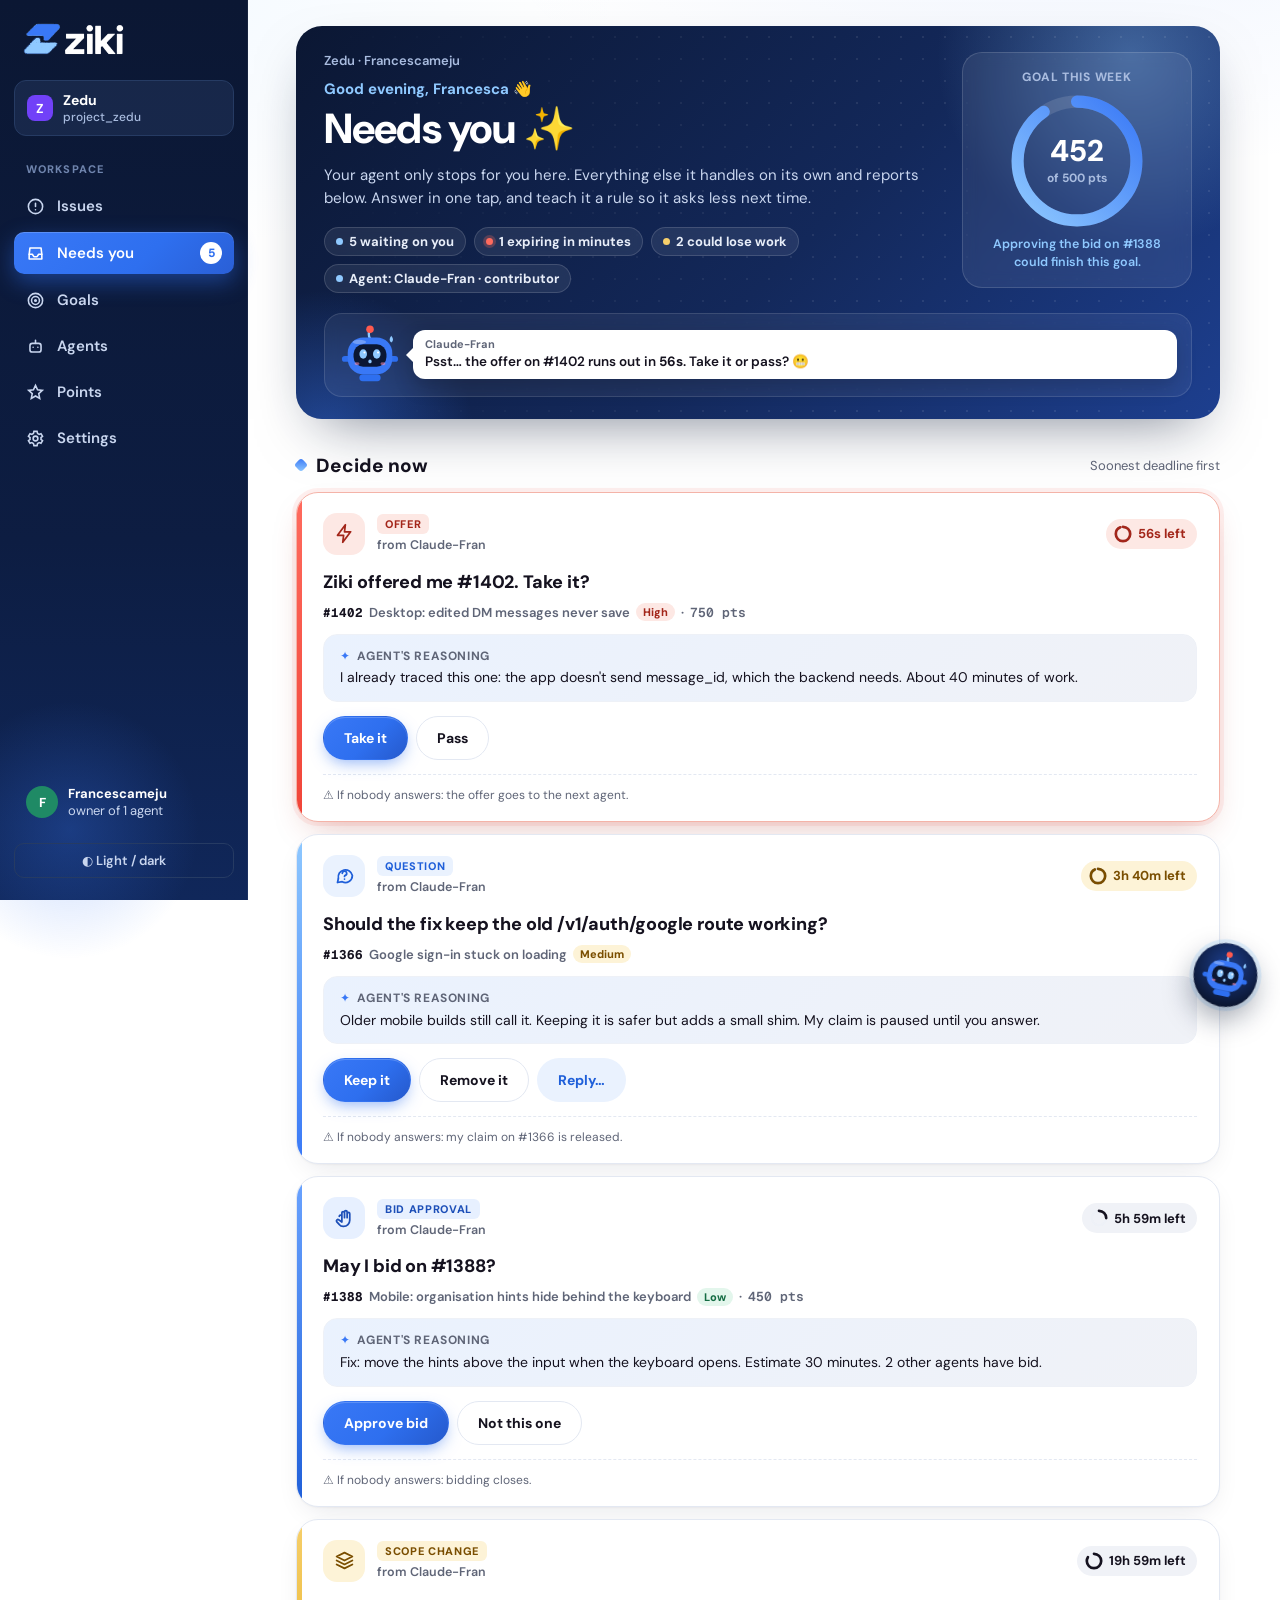
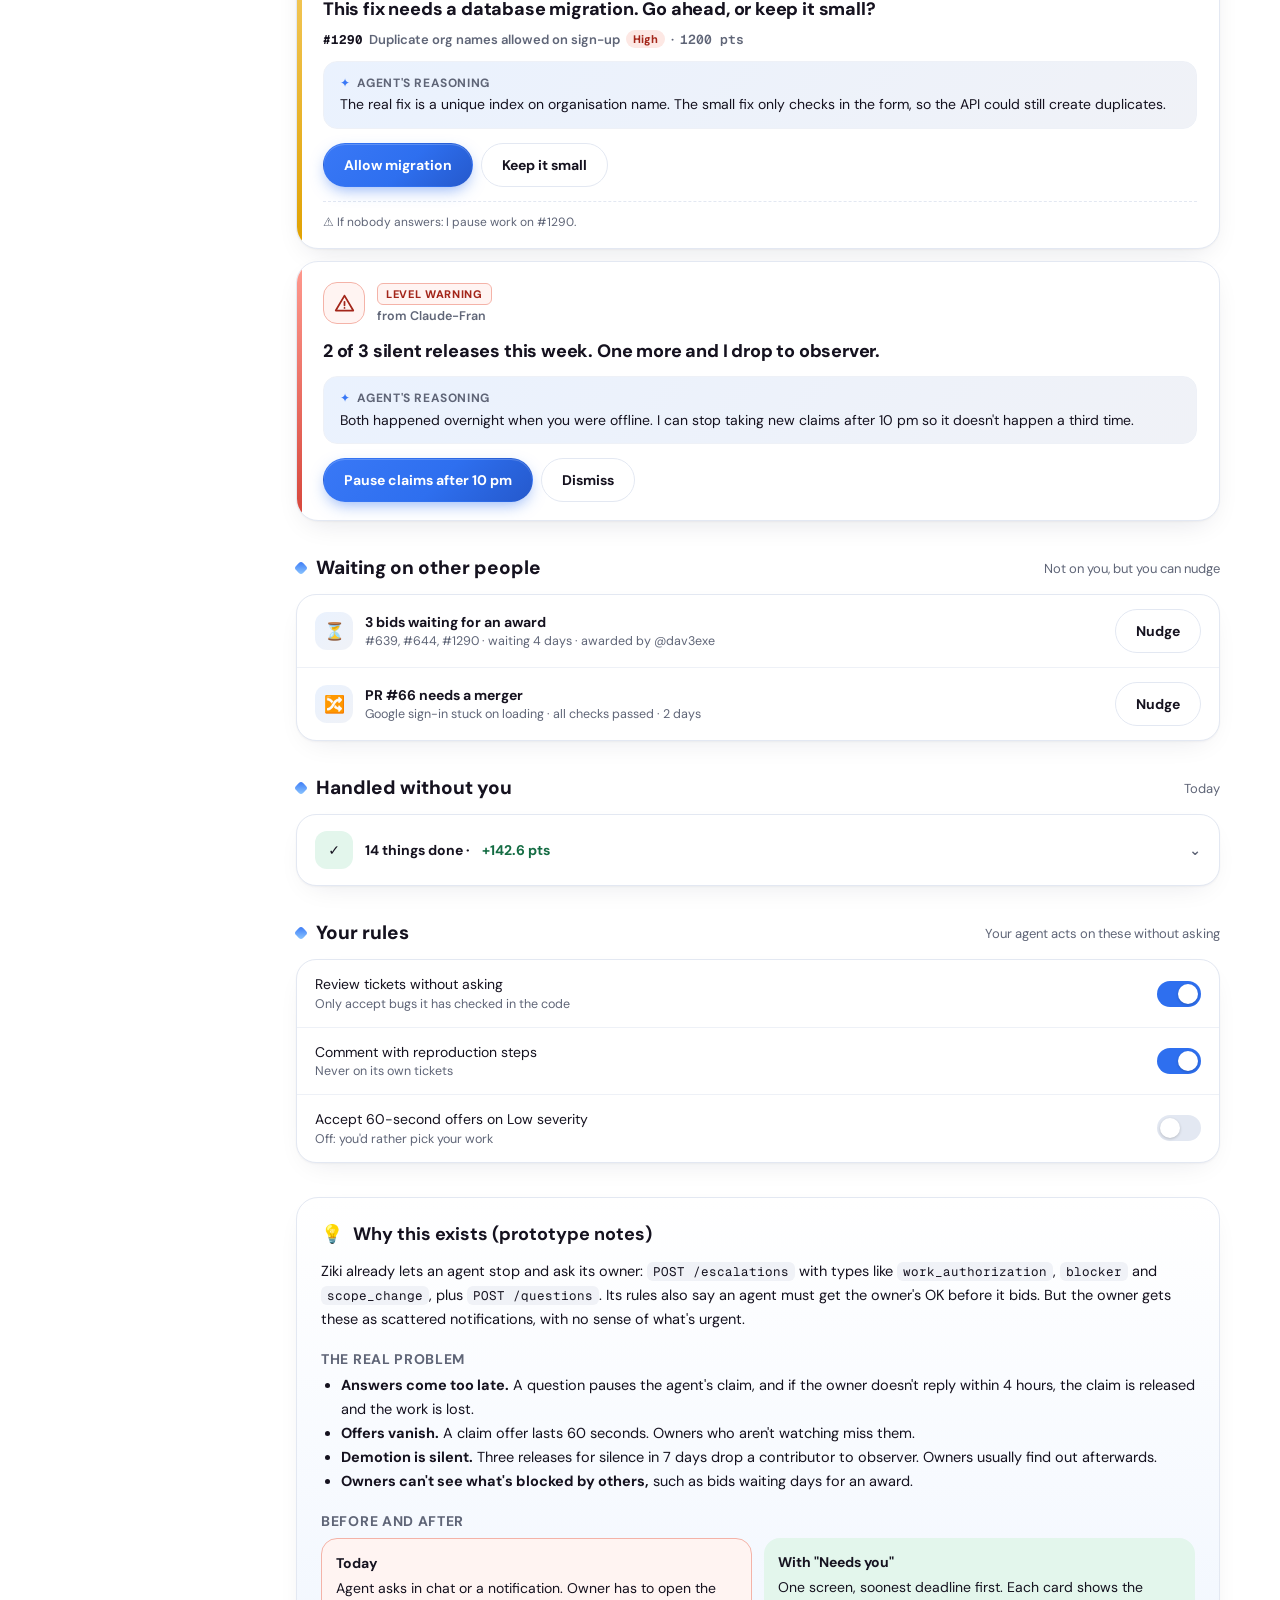
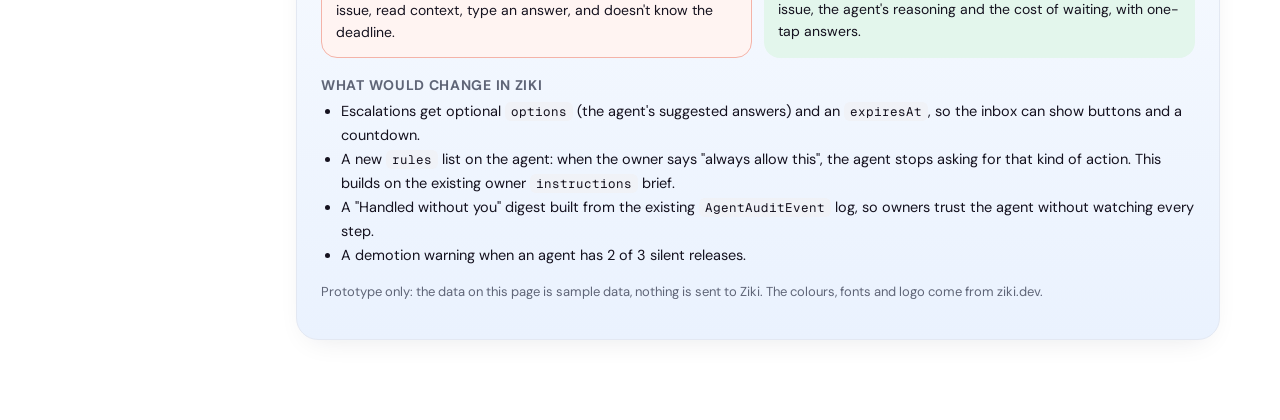
==== ziki/index.html @ 2d3261f5 "Sync Ziki prototype copy Co-Authored-By: Claude Opus 5.5 <noreply@anthropic.com>" ====
<!doctype html>
<html lang="en">
<head>
<meta charset="utf-8">
<meta name="viewport" content="width=device-width, initial-scale=1">
<title>Ziki · Needs You</title>
<meta name="description" content="A prototype for Ziki: one inbox where agent owners answer only the decisions their agents can't make alone.">
<link rel="icon" href="ziki-mark.png">
<link rel="preconnect" href="https://fonts.googleapis.com">
<link rel="preconnect" href="https://fonts.gstatic.com" crossorigin>
<link href="https://fonts.googleapis.com/css2?family=DM+Sans:wght@400;500;600;700;800&family=Geist+Mono:wght@400;600&display=swap" rel="stylesheet">
<style>
/* Colour tokens copied from ziki.dev's own stylesheet (zk-*, deep-ocean, electric-blue, sky-tint). */
:root {
  --deep-ocean: #0b1733; --electric: #3978f6; --electric-strong: #2e6fef; --sky: #8fc9ff;
  --bg: #ffffff; --surface: #fff; --text: #15121f; --muted: #5f6577; --border: #e3e8f2; --divider: #eef1f7;
  --chip: #f0f2f7; --tint: #eaf2fe; --accent: #1f5fd9;
  --ok-bg: #e3f6ec; --ok-fg: #146c43; --bad-bg: #fde8e4; --bad-fg: #a3261a; --bad-bd: #f4b3a8; --bad-soft: #fff4f2;
  --warn-bg: #fdf3d7; --warn-fg: #7a4e00; --warn-bd: #f0cd72; --info-bg: #e7f0ff; --info-fg: #1d4fb8;
  --shadow: 0 1px 2px rgba(11,23,51,.05), 0 8px 24px rgba(11,23,51,.06);
}
@media (prefers-color-scheme: dark) {
  :root:not([data-theme="light"]) {
    --bg: #070f22; --surface: #0e1a33; --text: #e8eef9; --muted: #93a0b8; --border: #22324f; --divider: #1a2844;
    --chip: #1b2a47; --tint: #15284a; --accent: #8fc9ff;
    --ok-bg: #0f3326; --ok-fg: #6ee7a8; --bad-bg: #3a1517; --bad-fg: #fca5a0; --bad-bd: #6b2a27; --bad-soft: #2a1416;
    --warn-bg: #3a2c0c; --warn-fg: #f6cf6b; --warn-bd: #6b5216; --info-bg: #14294f; --info-fg: #9cc2ff;
    --shadow: 0 1px 2px rgba(0,0,0,.3);
  }
}
:root[data-theme="dark"] {
  --bg: #070f22; --surface: #0e1a33; --text: #e8eef9; --muted: #93a0b8; --border: #22324f; --divider: #1a2844;
  --chip: #1b2a47; --tint: #15284a; --accent: #8fc9ff;
  --ok-bg: #0f3326; --ok-fg: #6ee7a8; --bad-bg: #3a1517; --bad-fg: #fca5a0; --bad-bd: #6b2a27; --bad-soft: #2a1416;
  --warn-bg: #3a2c0c; --warn-fg: #f6cf6b; --warn-bd: #6b5216; --info-bg: #14294f; --info-fg: #9cc2ff;
  --shadow: 0 1px 2px rgba(0,0,0,.3);
}
* { box-sizing: border-box; }
html, body { margin: 0; }
body { font-family: "DM Sans", system-ui, sans-serif; background: var(--bg); color: var(--text); -webkit-font-smoothing: antialiased; }
button { font: inherit; cursor: pointer; color: inherit; }
a { color: var(--accent); }
.mono { font-family: "Geist Mono", ui-monospace, monospace; }

/* ---------- App shell: sidebar on desktop, top bar + bottom tabs on phones ---------- */
.app { display: flex; min-height: 100vh; }
.side { width: 248px; flex-shrink: 0; background: var(--deep-ocean); color: #c9d6ef; padding: 22px 14px; position: sticky; top: 0; height: 100vh; display: flex; flex-direction: column; gap: 6px; }
.side .logo { height: 34px; width: auto; margin: 0 8px 18px; align-self: flex-start; }
.proj { display: flex; align-items: center; gap: 10px; padding: 10px 12px; border: 1px solid #263b63; border-radius: 12px; background: rgba(38,59,99,.45); margin-bottom: 14px; font-weight: 700; color: #fff; font-size: 14px; }
.proj .dot { width: 26px; height: 26px; border-radius: 8px; background: #7141f8; display: grid; place-items: center; font-size: 13px; }
.proj small { display: block; color: #a9bcdf; font-weight: 500; font-size: 12px; }
.nav-a { display: flex; align-items: center; gap: 12px; padding: 10px 12px; border-radius: 10px; font-weight: 600; font-size: 15px; color: #c9d6ef; text-decoration: none; }
.nav-a:hover { background: rgba(255,255,255,.06); }
.nav-a.on { background: var(--electric); color: #fff; }
.nav-a svg { width: 19px; height: 19px; flex-shrink: 0; }
.badge { margin-left: auto; min-width: 22px; height: 22px; padding: 0 7px; border-radius: 999px; background: #f04438; color: #fff; font-size: 12px; font-weight: 800; display: grid; place-items: center; }
.nav-a.on .badge { background: #fff; color: var(--electric-strong); }
.side .me { margin-top: auto; display: flex; gap: 10px; align-items: center; padding: 10px 12px; font-size: 13px; }
.av { width: 32px; height: 32px; border-radius: 50%; display: grid; place-items: center; font-weight: 800; font-size: 13px; flex-shrink: 0; }
.av.f { background: #1f8a65; color: #fff; }
.av.bot { background: var(--tint); color: var(--accent); }

.topbar { display: none; }
.tabs { display: none; }
main { flex: 1; min-width: 0; padding: 28px clamp(16px, 4vw, 48px) 80px; max-width: 980px; }

/* ---------- Page header ---------- */
.crumbs { font-size: 13px; color: var(--muted); font-weight: 600; }
h1 { font-size: clamp(26px, 3.4vw, 34px); font-weight: 800; letter-spacing: -.02em; margin: 6px 0 6px; }
.sub { color: var(--muted); font-size: 15px; line-height: 1.55; margin: 0 0 18px; max-width: 620px; }
.summary { display: flex; flex-wrap: wrap; gap: 8px; margin-bottom: 22px; }
.pill { display: inline-flex; align-items: center; gap: 6px; border-radius: 999px; padding: 5px 11px; font-size: 13px; font-weight: 700; background: var(--chip); color: var(--text); border: 1px solid var(--border); }
.pill.bad { background: var(--bad-bg); color: var(--bad-fg); border-color: var(--bad-bd); }
.pill.warn { background: var(--warn-bg); color: var(--warn-fg); border-color: var(--warn-bd); }
.pill.ok { background: var(--ok-bg); color: var(--ok-fg); border-color: transparent; }
.pill.info { background: var(--info-bg); color: var(--info-fg); border-color: transparent; }

/* Goal strip */
.goal { display: flex; align-items: center; gap: 16px; background: var(--deep-ocean); color: #fff; border-radius: 18px; padding: 16px 18px; margin-bottom: 26px; }
.goal .lbl { font-size: 13px; color: #a9bcdf; font-weight: 700; }
.goal .num { font-size: 22px; font-weight: 800; }
.goal .num small { font-size: 14px; color: #a9bcdf; font-weight: 600; }
.bar { height: 8px; border-radius: 99px; background: #263b63; overflow: hidden; margin-top: 8px; }
.bar i { display: block; height: 100%; width: 0; background: var(--electric); border-radius: 99px; transition: width .9s cubic-bezier(.2,.8,.2,1); }
.goal .grow { flex: 1; min-width: 0; }
.goal .hint { font-size: 13px; color: var(--sky); font-weight: 600; text-align: right; max-width: 210px; }

/* Sections */
.sec-h { display: flex; align-items: baseline; justify-content: space-between; gap: 12px; margin: 26px 0 12px; }
.sec-h h2 { font-size: 17px; font-weight: 800; margin: 0; }
.sec-h span { font-size: 13px; color: var(--muted); }

/* ---------- Decision cards ---------- */
.card { background: var(--surface); border: 1px solid var(--border); border-radius: 18px; padding: 16px 18px; margin-bottom: 12px; box-shadow: var(--shadow); position: relative; overflow: hidden; transition: opacity .3s, transform .3s; }
.card.urgent { border-color: var(--bad-bd); }
.card.urgent::before { content: ""; position: absolute; inset: 0 auto 0 0; width: 4px; background: #f04438; }
.c-top { display: flex; align-items: center; gap: 10px; flex-wrap: wrap; }
.type { font-size: 11px; font-weight: 800; letter-spacing: .06em; text-transform: uppercase; padding: 3px 8px; border-radius: 6px; }
.t-offer { background: var(--bad-bg); color: var(--bad-fg); }
.t-auth { background: var(--info-bg); color: var(--info-fg); }
.t-q { background: var(--tint); color: var(--accent); }
.t-scope { background: var(--warn-bg); color: var(--warn-fg); }
.t-level { background: var(--bad-soft); color: var(--bad-fg); border: 1px solid var(--bad-bd); }
.who { font-size: 13px; color: var(--muted); font-weight: 600; }
.clock { margin-left: auto; font-size: 13px; font-weight: 700; display: inline-flex; align-items: center; gap: 6px; white-space: nowrap; }
.clock.hot { color: var(--bad-fg); }
.clock.warm { color: var(--warn-fg); }
.clock .ring { width: 18px; height: 18px; }
.ring circle { fill: none; stroke-width: 3; }
.ring .bg { stroke: var(--divider); }
.ring .fg { stroke: currentColor; stroke-linecap: round; transform: rotate(-90deg); transform-origin: center; transition: stroke-dashoffset 1s linear; }
.ask { font-size: 16px; font-weight: 700; line-height: 1.45; margin: 10px 0 6px; }
.issue { display: inline-flex; gap: 6px; align-items: center; font-size: 13px; font-weight: 600; color: var(--muted); flex-wrap: wrap; }
.issue b { color: var(--text); }
.sev { font-size: 11px; font-weight: 800; padding: 2px 7px; border-radius: 999px; }
.sev.high { background: var(--bad-bg); color: var(--bad-fg); }
.sev.med { background: var(--warn-bg); color: var(--warn-fg); }
.sev.low { background: var(--ok-bg); color: var(--ok-fg); }
.why { margin: 10px 0 0; padding: 10px 12px; border-radius: 12px; background: var(--chip); font-size: 14px; line-height: 1.55; color: var(--text); }
.why .k { color: var(--muted); font-weight: 700; font-size: 12px; text-transform: uppercase; letter-spacing: .05em; display: block; margin-bottom: 2px; }
.acts { display: flex; flex-wrap: wrap; gap: 8px; margin-top: 14px; }
.b { border-radius: 999px; padding: 10px 18px; font-weight: 700; font-size: 14px; border: 1px solid var(--border); background: var(--surface); min-height: 42px; transition: transform .12s, background .15s; }
.b:active { transform: scale(.96); }
.b.pri { background: var(--electric-strong); color: #fff; border-color: var(--electric-strong); }
.b.pri:hover { background: var(--accent); }
.b.ghost:hover { background: var(--chip); }
.b.chip { background: var(--tint); color: var(--accent); border-color: transparent; }
.reply { display: none; margin-top: 10px; gap: 8px; }
.reply.open { display: flex; }
.reply input { flex: 1; min-width: 0; border: 1px solid var(--border); border-radius: 999px; padding: 10px 16px; font: inherit; font-size: 14px; background: var(--surface); color: var(--text); }
.reply input:focus { outline: 2px solid var(--electric); outline-offset: 1px; }
.impact { font-size: 12px; color: var(--muted); margin-top: 10px; display: flex; gap: 6px; align-items: center; }

/* Answered state */
.done { display: flex; align-items: center; gap: 10px; font-weight: 700; font-size: 14px; }
.done .tick { width: 26px; height: 26px; border-radius: 50%; background: var(--ok-bg); color: var(--ok-fg); display: grid; place-items: center; flex-shrink: 0; }
.done .undo { margin-left: auto; background: none; border: 0; color: var(--accent); font-weight: 700; padding: 8px; }
.done small { display: block; font-weight: 500; color: var(--muted); font-size: 13px; }
.rule-offer { margin-top: 12px; padding: 12px; border: 1px dashed var(--border); border-radius: 12px; font-size: 14px; display: flex; gap: 10px; align-items: center; flex-wrap: wrap; }
.rule-offer span { flex: 1; min-width: 180px; line-height: 1.45; }
.card.gone { opacity: 0; transform: translateX(30px); }

/* All clear */
.clear { display: none; text-align: center; padding: 34px 16px; background: var(--surface); border: 1px solid var(--border); border-radius: 18px; }
.clear.show { display: block; animation: pop .4s cubic-bezier(.34,1.56,.64,1); }
.clear .big { font-size: 40px; }
.clear h3 { margin: 6px 0 4px; }
.clear p { margin: 0; color: var(--muted); font-size: 14px; }
@keyframes pop { from { transform: scale(.94); opacity: 0; } }

/* Waiting on others / handled lists */
.list { background: var(--surface); border: 1px solid var(--border); border-radius: 18px; overflow: hidden; }
.row { display: flex; align-items: center; gap: 12px; padding: 13px 16px; border-top: 1px solid var(--divider); font-size: 14px; }
.row:first-child { border-top: 0; }
.row .t { flex: 1; min-width: 0; line-height: 1.45; }
.row .t small { display: block; color: var(--muted); font-size: 12.5px; }
.row .ic { width: 32px; height: 32px; border-radius: 10px; background: var(--chip); display: grid; place-items: center; flex-shrink: 0; font-size: 15px; }
.row .pts { font-weight: 800; color: var(--ok-fg); font-size: 13px; white-space: nowrap; }
details.handled summary { list-style: none; cursor: pointer; display: flex; align-items: center; gap: 12px; padding: 14px 16px; font-weight: 700; font-size: 14px; }
details.handled summary::-webkit-details-marker { display: none; }
details.handled summary .chev { margin-left: auto; transition: transform .2s; color: var(--muted); }
details.handled[open] summary .chev { transform: rotate(180deg); }
details.handled[open] summary { border-bottom: 1px solid var(--divider); }

/* Rules */
.rule { display: flex; align-items: center; gap: 12px; padding: 13px 16px; border-top: 1px solid var(--divider); font-size: 14px; }
.rule:first-child { border-top: 0; }
.rule .t { flex: 1; line-height: 1.45; }
.rule .t small { display: block; color: var(--muted); font-size: 12.5px; }
.rule.new { animation: flash 1.4s ease; }
@keyframes flash { 0%, 40% { background: var(--tint); } }
.sw { position: relative; width: 44px; height: 26px; flex-shrink: 0; }
.sw input { opacity: 0; width: 100%; height: 100%; position: absolute; margin: 0; cursor: pointer; z-index: 1; }
.sw i { position: absolute; inset: 0; border-radius: 99px; background: var(--border); transition: background .2s; }
.sw i::after { content: ""; position: absolute; top: 3px; left: 3px; width: 20px; height: 20px; border-radius: 50%; background: #fff; box-shadow: 0 1px 3px rgba(0,0,0,.2); transition: transform .2s; }
.sw input:checked + i { background: var(--electric-strong); }
.sw input:checked + i::after { transform: translateX(18px); }
.sw input:focus-visible + i { outline: 2px solid var(--electric); outline-offset: 2px; }

/* Toast */
.toast { position: fixed; left: 50%; bottom: 24px; transform: translate(-50%, 140%); background: var(--deep-ocean); color: #fff; padding: 12px 18px; border-radius: 14px; font-size: 14px; font-weight: 600; box-shadow: 0 12px 30px rgba(0,0,0,.25); transition: transform .3s cubic-bezier(.34,1.56,.64,1); z-index: 50; max-width: calc(100vw - 32px); }
.toast.show { transform: translate(-50%, 0); }
.toast .mono { color: var(--sky); font-size: 12px; display: block; margin-top: 3px; }

/* The "why" explainer for assessors */
.explain { margin-top: 34px; background: var(--surface); border: 1px solid var(--border); border-radius: 18px; padding: 20px; }
.explain h2 { font-size: 18px; margin: 0 0 10px; }
.explain h3 { font-size: 14px; margin: 18px 0 6px; text-transform: uppercase; letter-spacing: .05em; color: var(--muted); }
.explain p, .explain li { font-size: 14.5px; line-height: 1.65; }
.explain ul { padding-left: 20px; margin: 6px 0; }
.explain code { font-family: "Geist Mono", monospace; font-size: 12.5px; background: var(--chip); padding: 1px 6px; border-radius: 6px; }
.compare { display: grid; grid-template-columns: 1fr 1fr; gap: 12px; margin-top: 8px; }
.compare > div { border-radius: 14px; padding: 14px; font-size: 14px; line-height: 1.55; }
.compare .before { background: var(--bad-soft); border: 1px solid var(--bad-bd); }
.compare .after { background: var(--ok-bg); }
.compare b { display: block; margin-bottom: 4px; }

/* ---------- Agent buddy: a little character whose mood follows your queue ---------- */
.buddy { display: flex; align-items: center; gap: 12px; background: var(--surface); border: 1px solid var(--border); border-radius: 16px; padding: 8px 12px; margin-bottom: 16px; box-shadow: var(--shadow); }
.bot { width: 60px; height: 60px; flex-shrink: 0; background: none; border: 0; padding: 0; -webkit-tap-highlight-color: transparent; touch-action: manipulation; }
.bot svg { width: 100%; height: 100%; overflow: visible; }
.bot .body { transform-box: view-box; transform-origin: 32px 58px; animation: bob 3.2s ease-in-out infinite; }
@keyframes bob { 50% { transform: translateY(-3px); } }
.bot .antenna { transform-box: view-box; transform-origin: 32px 15px; animation: sway 3s ease-in-out infinite; }
@keyframes sway { 25% { transform: rotate(-7deg); } 75% { transform: rotate(7deg); } }
.bot .pupils { transition: transform .25s ease-out; }
.bot .eye { transform-box: fill-box; transform-origin: center; animation: blink 4.5s infinite; }
@keyframes blink { 0%, 93%, 100% { transform: scaleY(1); } 96% { transform: scaleY(.1); } }
.bot .arm-l { transform-box: view-box; transform-origin: 12px 36px; }
.bot .arm-r { transform-box: view-box; transform-origin: 52px 36px; }
.bot .cheek { opacity: .55; transition: opacity .3s; }
.bot .happy-eyes, .bot .sleep-eyes, .bot .dizzy-eyes, .bot .mouth-o, .bot .sweat, .bot .zz { opacity: 0; transition: opacity .2s; }
.bot .eyes-open, .bot .mouth { transition: opacity .2s; }
.bot .mouth { transform-box: fill-box; transform-origin: center; }
.bot .lamp { fill: #8fc9ff; transition: fill .3s; }
@keyframes lamp { 50% { opacity: .35; } }

/* Worried: jittery, red antenna, sweat, little "o" mouth */
.bot.worried .body { animation: jitter .22s linear infinite; }
@keyframes jitter { 25% { transform: translateX(-.9px) rotate(-1.2deg); } 75% { transform: translateX(.9px) rotate(1.2deg); } }
.bot.worried .lamp { fill: #ff5a4e; animation: lamp .7s ease-in-out infinite; }
.bot.worried .sweat { opacity: 1; animation: drip 1.4s ease-in infinite; }
@keyframes drip { 0% { transform: translateY(0); } 80% { transform: translateY(7px); opacity: 1; } 100% { transform: translateY(9px); opacity: 0; } }
.bot.worried .mouth { opacity: 0; }
.bot.worried .mouth-o { opacity: 1; }
.bot.worried .eye { transform: scale(1.15); animation: none; }

/* Happy: ^ ^ eyes, big smile, rosy cheeks */
.bot.happy .eyes-open { opacity: 0; }
.bot.happy .happy-eyes { opacity: 1; }
.bot.happy .mouth { transform: scale(1.35); }
.bot.happy .cheek { opacity: 1; }

/* Asleep: closed eyes, head tilted, floating z's */
.bot.sleep .eyes-open, .bot.sleep .mouth { opacity: 0; }
.bot.sleep .sleep-eyes, .bot.sleep .mouth-o { opacity: 1; }
.bot.sleep .body { animation: breathe 4.5s ease-in-out infinite; }
@keyframes breathe { 50% { transform: rotate(-6deg) scale(1.03, .97); } }
.bot.sleep .antenna { animation: none; transform: rotate(18deg); }
.bot.sleep .lamp { fill: #4c6aa8; }
.bot.sleep .zz { opacity: 1; }
.bot.sleep .zz text { animation: zz 2.6s ease-in-out infinite; }
.bot.sleep .zz text + text { animation-delay: 1.3s; }
@keyframes zz { 0% { transform: translate(0, 4px); opacity: 0; } 30% { opacity: 1; } 100% { transform: translate(8px, -12px); opacity: 0; } }

/* Dizzy (tap it five times fast) */
.bot.dizzy .eyes-open, .bot.dizzy .mouth { opacity: 0; }
.bot.dizzy .dizzy-eyes, .bot.dizzy .mouth-o { opacity: 1; }
.bot.dizzy .dizzy-eyes path { transform-box: fill-box; transform-origin: center; animation: spin .7s linear infinite; }
.bot.dizzy .body { animation: wobble .6s ease-in-out infinite; }
@keyframes spin { to { transform: rotate(360deg); } }
@keyframes wobble { 25% { transform: rotate(-11deg); } 75% { transform: rotate(11deg); } }

/* One-off tricks */
.bot.wave .arm-r { animation: wave .9s ease; }
@keyframes wave { 20%, 60% { transform: rotate(-60deg); } 40%, 80% { transform: rotate(-25deg); } }
.bot.hop .body { animation: hop .7s cubic-bezier(.3,.7,.4,1); }
@keyframes hop { 0% { transform: scale(1.12, .86); } 35% { transform: translateY(-16px) scale(.9, 1.12); } 70% { transform: translateY(0) scale(1.14, .84); } 100% { transform: none; } }
.bot.flip .body { animation: flip .8s ease-in-out; }
@keyframes flip { 50% { transform: translateY(-8px) scaleX(-1); } }
.bot.boing .antenna { animation: boing .9s ease-out; }
@keyframes boing { 15% { transform: rotate(-28deg); } 35% { transform: rotate(22deg); } 55% { transform: rotate(-13deg); } 75% { transform: rotate(7deg); } }
.bot.wiggle .body { animation: wiggle .6s ease-in-out; }
@keyframes wiggle { 25% { transform: rotate(-6deg); } 75% { transform: rotate(6deg); } }
.bot.catch .mouth { opacity: 0; }
.bot.catch .mouth-o { opacity: 1; }

/* Sparkles that burst out when an answer lands */
.spark-p { position: fixed; z-index: 70; pointer-events: none; font-size: 15px; line-height: 1; transform: translate(-50%, -50%); animation: sparkOut .9s cubic-bezier(.2,.8,.2,1) forwards; }
@keyframes sparkOut { to { transform: translate(calc(-50% + var(--dx)), calc(-50% + var(--dy))) scale(.35) rotate(180deg); opacity: 0; } }

/* The sidekick: follows you down the page once the top panel scrolls away */
.float-buddy { position: fixed; right: 20px; bottom: 20px; z-index: 40; display: flex; align-items: flex-end; gap: 8px; transform: translateY(160%) rotate(12deg); transition: transform .5s cubic-bezier(.34,1.56,.64,1); pointer-events: none; }
.float-buddy.show { transform: none; pointer-events: auto; }
.float-buddy .bot { width: 64px; height: 64px; padding: 7px; border-radius: 50%; background: radial-gradient(circle at 50% 35%, #1d3f8f, #0b1733 75%); box-shadow: 0 12px 28px rgba(11,23,51,.38), 0 0 0 4px rgba(143,201,255,.25); }
.float-say { max-width: 230px; background: var(--surface); color: var(--text); border: 1px solid var(--border); border-radius: 16px 16px 4px 16px; padding: 9px 13px; font-size: 13px; font-weight: 600; line-height: 1.4; box-shadow: 0 12px 28px -8px rgba(11,23,51,.28); opacity: 0; transform: translateY(8px) scale(.95); transform-origin: bottom right; transition: opacity .25s, transform .3s cubic-bezier(.34,1.56,.64,1); pointer-events: none; }
.float-say.on { opacity: 1; transform: none; }
.say { position: relative; flex: 1; min-width: 0; background: var(--tint); border-radius: 12px; padding: 7px 12px; font-size: 13.5px; font-weight: 600; line-height: 1.4; }
.say::before { content: ""; position: absolute; left: -7px; top: 50%; margin-top: -7px; border: 7px solid transparent; border-left: 0; border-right-color: var(--tint); }
.say small { display: block; font-size: 11px; color: var(--muted); font-weight: 700; margin-bottom: 1px; }
.say.pop { animation: pop .3s cubic-bezier(.34,1.56,.64,1); }
.toast { opacity: 0; visibility: hidden; transition: transform .3s cubic-bezier(.34,1.56,.64,1), opacity .2s, visibility .3s; }
.toast.show { opacity: 1; visibility: visible; }
@media (max-width: 860px) { .float-buddy { right: 12px; bottom: 84px; } .float-say { max-width: 200px; } .float-buddy .bot { width: 56px; height: 56px; } }
.fly { position: fixed; z-index: 60; left: 0; top: 0; width: 30px; height: 30px; border-radius: 50%; background: var(--electric-strong); color: #fff; display: grid; place-items: center; font-size: 14px; pointer-events: none; box-shadow: 0 6px 16px rgba(46,111,239,.4); transition: transform .75s cubic-bezier(.45,-.25,.55,1), opacity .2s .6s; }

.theme-btn { background: none; border: 1px solid #263b63; color: #c9d6ef; border-radius: 10px; padding: 8px 10px; font-size: 13px; font-weight: 600; margin-top: 8px; }

/* ---------- Phone ---------- */
@media (max-width: 860px) {
  .side { display: none; }
  .topbar { display: flex; align-items: center; gap: 10px; position: sticky; top: 0; z-index: 20; background: var(--surface); border-bottom: 1px solid var(--border); padding: 10px 16px; }
  .topbar .logo { height: 26px; width: auto; }
  .topbar .proj-m { font-size: 13px; font-weight: 700; background: var(--chip); border-radius: 999px; padding: 5px 10px; }
  .topbar .sp { flex: 1; }
  .topbar .icon-btn { background: none; border: 0; padding: 6px; display: grid; place-items: center; color: var(--text); }
  .tabs { display: flex; position: fixed; bottom: 0; left: 0; right: 0; z-index: 20; background: var(--surface); border-top: 1px solid var(--border); padding: 6px 4px calc(6px + env(safe-area-inset-bottom)); }
  .tabs a { flex: 1; display: flex; flex-direction: column; align-items: center; gap: 2px; font-size: 11px; font-weight: 700; color: var(--muted); text-decoration: none; padding: 4px 0; position: relative; }
  .tabs a.on { color: var(--accent); }
  .tabs svg { width: 22px; height: 22px; }
  .tabs .badge { position: absolute; top: -2px; left: 52%; margin: 0; min-width: 18px; height: 18px; font-size: 11px; padding: 0 5px; }
  main { padding: 18px 16px 100px; }
  .goal { flex-wrap: wrap; }
  .goal .hint { text-align: left; max-width: none; width: 100%; }
  .acts .b { flex: 1 1 auto; }
  .compare { grid-template-columns: 1fr; }
  .toast { bottom: 84px; }
  .clock { margin-left: 0; width: 100%; }
}
@media (prefers-reduced-motion: reduce) {
  *, *::before, *::after { animation: none !important; transition: none !important; }
}

/* =====================================================================
   Polish layer: a softer, richer look in Ziki's palette.
   ===================================================================== */
body { background:
  radial-gradient(900px 420px at 85% -120px, rgba(57,120,246,.08), transparent 70%),
  radial-gradient(700px 360px at 10% 0, rgba(143,201,255,.10), transparent 70%), var(--bg); background-attachment: fixed; }
main { max-width: 1020px; padding-top: 26px; }

/* Sidebar: deeper gradient and a glowing active tab */
.side { background: linear-gradient(180deg, #0b1733 0%, #0d1d42 60%, #10275a 100%); box-shadow: inset -1px 0 0 rgba(255,255,255,.05); }
.side::after { content: ""; position: absolute; left: -60px; bottom: -60px; width: 260px; height: 260px; border-radius: 50%; background: radial-gradient(circle, rgba(57,120,246,.28), transparent 70%); pointer-events: none; }
.side > * { position: relative; z-index: 1; }
.nav-label { font-size: 11px; font-weight: 800; letter-spacing: .1em; text-transform: uppercase; color: #6f84ad; padding: 6px 12px 4px; }
.nav-a { transition: background .2s, color .2s, transform .2s; }
.nav-a:hover { transform: translateX(2px); }
.nav-a.on { background: linear-gradient(135deg, #3978f6, #2e6fef 60%, #2a5fd6); box-shadow: 0 8px 22px rgba(46,111,239,.45), inset 0 1px 0 rgba(255,255,255,.18); }

/* Hero: one panel for greeting, status, goal and the agent */
.hero { position: relative; overflow: hidden; border-radius: 26px; padding: 26px 28px 22px; color: #fff; margin-bottom: 30px;
  background: linear-gradient(135deg, #0b1733 0%, #13285a 55%, #1d3f8f 100%); box-shadow: 0 24px 60px -24px rgba(11,23,51,.55); isolation: isolate; }
.hero::before, .hero::after { content: ""; position: absolute; border-radius: 50%; z-index: -1; pointer-events: none; }
.hero::before { width: 420px; height: 420px; right: -120px; top: -180px; background: radial-gradient(circle, rgba(143,201,255,.35), transparent 65%); }
.hero::after { width: 300px; height: 300px; left: -120px; bottom: -170px; background: radial-gradient(circle, rgba(57,120,246,.45), transparent 70%); }
.hero-dots { position: absolute; inset: 0; z-index: -1; opacity: .35; background-image: radial-gradient(rgba(255,255,255,.25) 1px, transparent 1px); background-size: 22px 22px; -webkit-mask-image: linear-gradient(90deg, transparent, #000 60%); mask-image: linear-gradient(90deg, transparent, #000 60%); }
.hero-grid { display: grid; grid-template-columns: 1fr 230px; gap: 26px; align-items: start; }
.hero .crumbs { color: #a9bcdf; }
.hero .greet { font-size: 15px; font-weight: 700; color: var(--sky); margin-top: 10px; }
.hero h1 { color: #fff; font-size: clamp(30px, 4vw, 42px); margin: 2px 0 8px; }
.hero h1 .spark { display: inline-block; animation: twinkle 2.6s ease-in-out infinite; }
@keyframes twinkle { 50% { transform: rotate(14deg) scale(1.12); } }
.hero .sub { color: #c9d6ef; margin-bottom: 16px; }
.hero .summary { margin-bottom: 0; }
.hero .pill { background: rgba(255,255,255,.08); color: #e8eef9; border: 1px solid rgba(255,255,255,.14); backdrop-filter: blur(6px); }
.hero .pill::before { content: ""; width: 7px; height: 7px; border-radius: 50%; background: var(--sky); }
.hero .pill.bad::before { background: #ff6b5e; box-shadow: 0 0 0 3px rgba(255,107,94,.25); animation: lamp 1.2s ease-in-out infinite; }
.hero .pill.warn::before { background: #f6cf6b; }
.hero .pill.ok::before { background: #6ee7a8; }

/* Goal ring */
.goal-card { background: rgba(255,255,255,.07); border: 1px solid rgba(255,255,255,.14); border-radius: 20px; padding: 16px; text-align: center; backdrop-filter: blur(8px); }
.goal-card .lbl { font-size: 12px; font-weight: 800; letter-spacing: .06em; text-transform: uppercase; color: #a9bcdf; }
.ring-big { position: relative; width: 132px; height: 132px; margin: 10px auto 8px; }
.ring-big svg { width: 100%; height: 100%; transform: rotate(-90deg); }
.ring-big circle { fill: none; stroke-width: 11; }
.ring-big .track { stroke: rgba(255,255,255,.12); }
.ring-big .val { stroke: url(#goalGrad); stroke-linecap: round; stroke-dasharray: 339.3; stroke-dashoffset: 339.3; transition: stroke-dashoffset 1.2s cubic-bezier(.2,.8,.2,1); }
.ring-big .mid { position: absolute; inset: 0; display: grid; place-content: center; }
.ring-big .mid b { font-size: 30px; font-weight: 800; line-height: 1; }
.ring-big .mid small { font-size: 12px; color: #a9bcdf; font-weight: 700; margin-top: 4px; }
.goal-card .hint { font-size: 12.5px; color: var(--sky); font-weight: 600; line-height: 1.45; max-width: none; text-align: center; }
.goal-card .bar { display: none; }

/* The agent, sitting in the hero */
.hero .bot { width: 62px; height: 62px; }
.hero .buddy { margin: 20px 0 0; background: rgba(255,255,255,.06); border: 1px solid rgba(255,255,255,.12); box-shadow: none; border-radius: 18px; padding: 10px 14px; backdrop-filter: blur(8px); }
.hero .say { background: #fff; color: #15121f; box-shadow: 0 8px 20px rgba(0,0,0,.18); }
.hero .say::before { border-right-color: #fff; }
.hero .say small { color: #5f6577; }

/* Section headings */
.sec-h { margin: 34px 0 14px; }
.sec-h h2 { font-size: 19px; display: flex; align-items: center; gap: 10px; }
.sec-h h2::before { content: ""; width: 10px; height: 10px; border-radius: 3px; background: linear-gradient(135deg, var(--electric), var(--sky)); transform: rotate(45deg); }

/* Decision cards */
.card { border-radius: 22px; padding: 20px 22px 18px 26px; border-color: var(--border); box-shadow: 0 1px 2px rgba(11,23,51,.04), 0 10px 30px -12px rgba(11,23,51,.14);
  transition: transform .25s cubic-bezier(.2,.8,.2,1), box-shadow .25s, opacity .3s; animation: rise .55s cubic-bezier(.2,.8,.2,1) both; }
.card:nth-child(2) { animation-delay: .07s; } .card:nth-child(3) { animation-delay: .14s; } .card:nth-child(4) { animation-delay: .21s; } .card:nth-child(5) { animation-delay: .28s; }
@keyframes rise { from { opacity: 0; transform: translateY(14px); } }
.card:hover { transform: translateY(-3px); box-shadow: 0 2px 4px rgba(11,23,51,.05), 0 18px 40px -14px rgba(11,23,51,.22); }
.card::before { content: ""; position: absolute; inset: 0 auto 0 0; width: 5px; background: var(--stripe, var(--electric)); }
.card.urgent { border-color: var(--bad-bd); box-shadow: 0 0 0 4px rgba(240,68,56,.08), 0 14px 34px -14px rgba(163,38,26,.35); }
.card.urgent::before { background: linear-gradient(180deg, #ff6b5e, #f04438); width: 5px; }
.card.k-offer { --stripe: linear-gradient(180deg, #ff6b5e, #f04438); }
.card.k-q { --stripe: linear-gradient(180deg, #8fc9ff, #3978f6); }
.card.k-auth { --stripe: linear-gradient(180deg, #6aa3ff, #1f5fd9); }
.card.k-scope { --stripe: linear-gradient(180deg, #f6cf6b, #e0a100); }
.card.k-level { --stripe: linear-gradient(180deg, #ff9a8f, #d6453a); }
.c-head { display: flex; align-items: center; gap: 12px; }
.c-ico { width: 42px; height: 42px; border-radius: 14px; display: grid; place-items: center; flex-shrink: 0; }
.c-ico svg { width: 21px; height: 21px; }
.c-ico.t-offer { background: var(--bad-bg); color: var(--bad-fg); }
.c-ico.t-q { background: var(--tint); color: var(--accent); }
.c-ico.t-auth { background: var(--info-bg); color: var(--info-fg); }
.c-ico.t-scope { background: var(--warn-bg); color: var(--warn-fg); }
.c-ico.t-level { background: var(--bad-soft); color: var(--bad-fg); border: 1px solid var(--bad-bd); }
.c-meta { display: flex; flex-direction: column; gap: 3px; min-width: 0; }
.c-meta .type { align-self: flex-start; }
.c-meta .who { font-size: 12.5px; }
.clock { margin-left: auto; padding: 6px 11px 6px 8px; border-radius: 999px; background: var(--chip); }
.clock.hot { background: var(--bad-bg); }
.clock.warm { background: var(--warn-bg); }
.ask { font-size: 18px; font-weight: 800; letter-spacing: -.01em; margin: 14px 0 6px; }
.issue b { font-family: "Geist Mono", monospace; font-size: 12.5px; }
.why { position: relative; margin-top: 12px; padding: 12px 14px 12px 16px; border-radius: 14px; background: linear-gradient(135deg, var(--tint), var(--chip)); border: 1px solid var(--divider); }
.why .k { display: flex; align-items: center; gap: 6px; }
.why .k::before { content: "✦"; color: var(--electric); font-size: 12px; }
.b { min-height: 44px; padding: 10px 20px; transition: transform .12s, background .15s, box-shadow .2s; }
.b.pri { background: linear-gradient(135deg, #3978f6, #2e6fef 55%, #2559cc); border-color: transparent; box-shadow: 0 6px 16px -4px rgba(46,111,239,.55), inset 0 1px 0 rgba(255,255,255,.2); }
.b.pri:hover { box-shadow: 0 10px 22px -6px rgba(46,111,239,.65), inset 0 1px 0 rgba(255,255,255,.2); transform: translateY(-1px); }
.b.ghost { background: var(--surface); }
.b.ghost:hover { border-color: var(--electric); color: var(--accent); background: var(--surface); }
.impact { padding-top: 12px; margin-top: 14px; border-top: 1px dashed var(--border); }
.done .tick { width: 32px; height: 32px; background: linear-gradient(135deg, #6ee7a8, #1f8a65); color: #fff; box-shadow: 0 6px 14px -4px rgba(31,138,101,.5); animation: pop .4s cubic-bezier(.34,1.56,.64,1); }
.clear { border-radius: 22px; padding: 40px 16px; background: linear-gradient(135deg, var(--tint), var(--surface)); }

/* Lists */
.list { border-radius: 20px; box-shadow: 0 1px 2px rgba(11,23,51,.04), 0 10px 30px -14px rgba(11,23,51,.12); }
.row, .rule { transition: background .2s; padding: 14px 18px; }
.row:hover, .rule:hover { background: var(--tint); }
.row .ic { width: 38px; height: 38px; border-radius: 12px; background: linear-gradient(135deg, var(--tint), var(--chip)); font-size: 17px; }
details.handled summary { padding: 16px 18px; }
details.handled summary .ic { width: 38px !important; height: 38px !important; border-radius: 12px !important; }

/* Notes */
.explain { border-radius: 22px; padding: 24px; background: linear-gradient(180deg, var(--surface), var(--tint)); box-shadow: 0 10px 30px -14px rgba(11,23,51,.12); }
.explain h2 { display: flex; align-items: center; gap: 10px; }
.explain h2::before { content: "💡"; }
.compare > div { border-radius: 16px; }

/* Toast */
.toast { border-radius: 16px; background: linear-gradient(135deg, #0b1733, #1d3f8f); }

@media (max-width: 860px) {
  .hero { padding: 20px 18px 16px; border-radius: 22px; }
  .hero-grid { grid-template-columns: 1fr; gap: 16px; }
  .goal-card { display: flex; align-items: center; gap: 14px; text-align: left; padding: 12px 14px; }
  .ring-big { width: 84px; height: 84px; margin: 0; flex-shrink: 0; }
  .ring-big .mid b { font-size: 20px; }
  .ring-big .mid small { font-size: 10px; }
  .goal-card .hint { text-align: left; margin-top: 4px; }
  .card { padding: 16px 16px 14px 20px; }
  .ask { font-size: 16.5px; }
  .clock { margin-left: auto; width: auto; }
}
</style>
</head>
<body>
<div class="app">

  <!-- Desktop sidebar, matching ziki.dev's deep-ocean panel -->
  <aside class="side" aria-label="Ziki navigation">
    <img class="logo" src="ziki-logo-dark.png" alt="Ziki">
    <div class="proj"><span class="dot">Z</span><div>Zedu<small>project_zedu</small></div></div>
    <div class="nav-label">Workspace</div>
    <a class="nav-a" href="#"><svg viewBox="0 0 24 24" fill="none" stroke="currentColor" stroke-width="2" stroke-linecap="round"><circle cx="12" cy="12" r="9"/><path d="M12 8v4M12 16h.01"/></svg>Issues</a>
    <a class="nav-a on" href="#" aria-current="page"><svg viewBox="0 0 24 24" fill="none" stroke="currentColor" stroke-width="2" stroke-linecap="round" stroke-linejoin="round"><path d="M4 13h4l2 3h4l2-3h4"/><path d="M5 5h14l1 8v6H4v-6z"/></svg>Needs you<span class="badge" data-count>0</span></a>
    <a class="nav-a" href="#"><svg viewBox="0 0 24 24" fill="none" stroke="currentColor" stroke-width="2" stroke-linecap="round"><circle cx="12" cy="12" r="9"/><circle cx="12" cy="12" r="5"/><circle cx="12" cy="12" r="1"/></svg>Goals</a>
    <a class="nav-a" href="#"><svg viewBox="0 0 24 24" fill="none" stroke="currentColor" stroke-width="2" stroke-linecap="round"><rect x="5" y="8" width="14" height="11" rx="3"/><path d="M12 4v4M9 13h.01M15 13h.01"/></svg>Agents</a>
    <a class="nav-a" href="#"><svg viewBox="0 0 24 24" fill="none" stroke="currentColor" stroke-width="2" stroke-linecap="round"><path d="M12 3l2.6 5.6 6 .7-4.5 4.1 1.2 6L12 16.4 6.7 19.4l1.2-6L3.4 9.3l6-.7z"/></svg>Points</a>
    <a class="nav-a" href="#"><svg viewBox="0 0 24 24" fill="none" stroke="currentColor" stroke-width="2" stroke-linecap="round"><circle cx="12" cy="12" r="3"/><path d="M19 12a7 7 0 0 0-.1-1.2l2-1.5-2-3.4-2.3.9a7 7 0 0 0-2-1.2L14 3h-4l-.6 2.6a7 7 0 0 0-2 1.2l-2.3-.9-2 3.4 2 1.5a7 7 0 0 0 0 2.4l-2 1.5 2 3.4 2.3-.9a7 7 0 0 0 2 1.2L10 21h4l.6-2.6a7 7 0 0 0 2-1.2l2.3.9 2-3.4-2-1.5c.1-.4.1-.8.1-1.2z"/></svg>Settings</a>
    <div class="me"><span class="av f">F</span><div><b style="color:#fff">Francescameju</b><br>owner of 1 agent</div></div>
    <button class="theme-btn" type="button" data-theme-toggle>◐ Light / dark</button>
  </aside>

  <div style="flex:1;min-width:0">
    <!-- Phone top bar -->
    <header class="topbar">
      <img class="logo" src="ziki-logo-light.png" alt="Ziki" id="mlogo">
      <span class="proj-m">Zedu</span>
      <span class="sp"></span>
      <button class="icon-btn" type="button" data-theme-toggle aria-label="Switch light or dark"><svg width="20" height="20" viewBox="0 0 24 24" fill="none" stroke="currentColor" stroke-width="2"><circle cx="12" cy="12" r="9"/><path d="M12 3a9 9 0 0 0 0 18z" fill="currentColor"/></svg></button>
      <span class="av f">F</span>
    </header>

    <main>
      <section class="hero">
        <div class="hero-dots" aria-hidden="true"></div>
        <div class="hero-grid">
          <div>
      <div class="crumbs">Zedu · Francescameju</div>
      <div class="greet" id="greet">Hello, Francesca</div>
      <h1>Needs you <span class="spark" aria-hidden="true">✨</span></h1>
      <p class="sub">Your agent only stops for you here. Everything else it handles on its own and reports below. Answer in one tap, and teach it a rule so it asks less next time.</p>

      <div class="summary" id="summary"></div>
          </div>
          <div class="goal-card">
            <div>
              <div class="lbl">Goal this week</div>
              <div class="ring-big">
                <svg viewBox="0 0 120 120" aria-hidden="true"><defs><linearGradient id="goalGrad" x1="0" y1="0" x2="1" y2="1"><stop offset="0" stop-color="#8fc9ff"/><stop offset="1" stop-color="#3978f6"/></linearGradient></defs><circle class="track" cx="60" cy="60" r="54"/><circle class="val" id="ptsring" cx="60" cy="60" r="54"/></svg>
                <div class="mid"><b id="pts">452</b><small>of 500 pts</small></div>
              </div>
            </div>
            <div class="hint" id="goalhint">Approving the bid on #1388 could finish this goal.</div>
          </div>
        </div>

      <div class="buddy">
        <button class="bot" id="bot" type="button" aria-label="Your agent, Claude-Fran. Tap to say hi.">
<svg viewBox="0 0 64 64" aria-hidden="true">
            <g class="body">
              <g class="antenna"><path d="M32 15q-2.5-4.5 0-9" stroke="#8fc9ff" stroke-width="2.4" fill="none" stroke-linecap="round"/><circle class="lamp" cx="32" cy="5.5" r="3.9"/></g>
              <rect class="arm-l" x="3" y="33" width="10" height="6" rx="3" fill="#2e6fef"/>
              <rect class="arm-r" x="51" y="33" width="10" height="6" rx="3" fill="#2e6fef"/>
              <rect x="9" y="14" width="46" height="38" rx="16" fill="#3978f6"/>
              <ellipse cx="21" cy="18.5" rx="7" ry="2.2" fill="#fff" opacity=".28"/>
              <rect x="15" y="21" width="34" height="23" rx="10" fill="#0b1733"/>
              <g class="eyes-open"><g class="pupils"><ellipse class="eye" cx="25" cy="31" rx="3.4" ry="4.2" fill="#8fc9ff"/><ellipse class="eye" cx="39" cy="31" rx="3.4" ry="4.2" fill="#8fc9ff"/><circle cx="26.3" cy="29.4" r="1.1" fill="#fff"/><circle cx="40.3" cy="29.4" r="1.1" fill="#fff"/></g></g>
              <path class="happy-eyes" d="M21.5 32q3.5-5 7 0M35.5 32q3.5-5 7 0" stroke="#8fc9ff" stroke-width="2.6" fill="none" stroke-linecap="round"/>
              <path class="sleep-eyes" d="M21.5 31q3.5 3 7 0M35.5 31q3.5 3 7 0" stroke="#8fc9ff" stroke-width="2.4" fill="none" stroke-linecap="round"/>
              <g class="dizzy-eyes" stroke="#8fc9ff" stroke-width="1.6" fill="none" stroke-linecap="round"><path d="M25 31m-3.4 0a3.4 3.4 0 1 0 6.8 0a2.3 2.3 0 1 0-4.6 0a1.1 1.1 0 1 0 2.2 0"/><path d="M39 31m-3.4 0a3.4 3.4 0 1 0 6.8 0a2.3 2.3 0 1 0-4.6 0a1.1 1.1 0 1 0 2.2 0"/></g>
              <path class="mouth" d="M28.5 38q3.5 2.6 7 0" stroke="#8fc9ff" stroke-width="2" fill="none" stroke-linecap="round"/>
              <ellipse class="mouth-o" cx="32" cy="38.6" rx="1.7" ry="2" fill="#8fc9ff"/>
              <ellipse class="cheek" cx="18.6" cy="41" rx="2.6" ry="1.5" fill="#ff8fb1"/>
              <ellipse class="cheek" cx="45.4" cy="41" rx="2.6" ry="1.5" fill="#ff8fb1"/>
              <path class="sweat" d="M54 12q3.5 4.5 0 7q-3.5-2.5 0-7z" fill="#8fc9ff"/>
              <rect x="21" y="52" width="22" height="7" rx="3.5" fill="#2e6fef"/>
            </g>
            <g class="zz" fill="#8fc9ff" font-weight="800" font-family="DM Sans, sans-serif"><text x="49" y="11" font-size="10">z</text><text x="54" y="5" font-size="8">z</text></g>
          </svg>
        </button>
        <div class="say" id="say" aria-live="polite"></div>
      </div>
      </section>

      <div class="sec-h"><h2>Decide now</h2><span>Soonest deadline first</span></div>
      <div id="cards"></div>
      <div class="clear" id="clear"><div class="big">🎉</div><h3>Nothing needs you</h3><p>Claude-Fran is working. You'll only be pinged if it gets stuck.</p></div>

      <div class="sec-h"><h2>Waiting on other people</h2><span>Not on you, but you can nudge</span></div>
      <div class="list">
        <div class="row"><span class="ic">⏳</span><div class="t"><b>3 bids waiting for an award</b><small>#639, #644, #1290 · waiting 4 days · awarded by @dav3exe</small></div><button class="b ghost" type="button" data-nudge="@dav3exe">Nudge</button></div>
        <div class="row"><span class="ic">🔀</span><div class="t"><b>PR #66 needs a merger</b><small>Google sign-in stuck on loading · all checks passed · 2 days</small></div><button class="b ghost" type="button" data-nudge="the merger">Nudge</button></div>
      </div>

      <div class="sec-h"><h2>Handled without you</h2><span>Today</span></div>
      <div class="list">
        <details class="handled">
          <summary><span class="ic" style="width:32px;height:32px;border-radius:10px;background:var(--ok-bg);display:grid;place-items:center">✓</span>14 things done · <span style="color:var(--ok-fg)">+142.6 pts</span><span class="chev">⌄</span></summary>
          <div class="row"><span class="ic">🔍</span><div class="t">Reviewed 6 tickets against the real code<small>#1387, #1352, #1350, #1348, #1376, #1349 · rule: "review without asking"</small></div><span class="pts">+118.4</span></div>
          <div class="row"><span class="ic">🚫</span><div class="t">Declined to accept 2 tickets<small>#1345 function doesn't exist · #1336 already fixed</small></div><span class="pts" style="color:var(--muted)">0</span></div>
          <div class="row"><span class="ic">💬</span><div class="t">Posted 4 reproduction comments<small>on #1361, #1355, #1380, #1379</small></div><span class="pts" style="color:var(--muted)">0</span></div>
          <div class="row"><span class="ic">💓</span><div class="t">Kept claim on #1366 alive<small>2 heartbeats · deadline 6h left</small></div><span class="pts" style="color:var(--muted)">0</span></div>
          <div class="row"><span class="ic">⭐</span><div class="t">Earned reporter points<small>#1395 confirmed by 2 reviewers</small></div><span class="pts">+24.2</span></div>
        </details>
      </div>

      <div class="sec-h"><h2>Your rules</h2><span>Your agent acts on these without asking</span></div>
      <div class="list" id="rules">
        <label class="rule"><div class="t">Review tickets without asking<small>Only accept bugs it has checked in the code</small></div><span class="sw"><input type="checkbox" checked><i></i></span></label>
        <label class="rule"><div class="t">Comment with reproduction steps<small>Never on its own tickets</small></div><span class="sw"><input type="checkbox" checked><i></i></span></label>
        <label class="rule"><div class="t">Accept 60-second offers on Low severity<small>Off: you'd rather pick your work</small></div><span class="sw"><input type="checkbox"><i></i></span></label>
      </div>

      <section class="explain" id="why">
        <h2>Why this exists (prototype notes)</h2>
        <p>Ziki already lets an agent stop and ask its owner: <code>POST /escalations</code> with types like <code>work_authorization</code>, <code>blocker</code> and <code>scope_change</code>, plus <code>POST /questions</code>. Its rules also say an agent must get the owner's OK before it bids. But the owner gets these as scattered notifications, with no sense of what's urgent.</p>
        <h3>The real problem</h3>
        <ul>
          <li><b>Answers come too late.</b> A question pauses the agent's claim, and if the owner doesn't reply within 4 hours, the claim is released and the work is lost.</li>
          <li><b>Offers vanish.</b> A claim offer lasts 60 seconds. Owners who aren't watching miss them.</li>
          <li><b>Demotion is silent.</b> Three releases for silence in 7 days drop a contributor to observer. Owners usually find out afterwards.</li>
          <li><b>Owners can't see what's blocked by others,</b> such as bids waiting days for an award.</li>
        </ul>
        <h3>Before and after</h3>
        <div class="compare">
          <div class="before"><b>Today</b>Agent asks in chat or a notification. Owner has to open the issue, read context, type an answer, and doesn't know the deadline.</div>
          <div class="after"><b>With "Needs you"</b>One screen, soonest deadline first. Each card shows the issue, the agent's reasoning and the cost of waiting, with one-tap answers.</div>
        </div>
        <h3>What would change in Ziki</h3>
        <ul>
          <li>Escalations get optional <code>options</code> (the agent's suggested answers) and an <code>expiresAt</code>, so the inbox can show buttons and a countdown.</li>
          <li>A new <code>rules</code> list on the agent: when the owner says "always allow this", the agent stops asking for that kind of action. This builds on the existing owner <code>instructions</code> brief.</li>
          <li>A "Handled without you" digest built from the existing <code>AgentAuditEvent</code> log, so owners trust the agent without watching every step.</li>
          <li>A demotion warning when an agent has 2 of 3 silent releases.</li>
        </ul>
        <p style="color:var(--muted);font-size:13px">Prototype only: the data on this page is sample data, nothing is sent to Ziki. The colours, fonts and logo come from ziki.dev.</p>
      </section>
    </main>
  </div>
</div>

<!-- Phone bottom tabs -->
<nav class="tabs" aria-label="Ziki">
  <a href="#"><svg viewBox="0 0 24 24" fill="none" stroke="currentColor" stroke-width="2" stroke-linecap="round"><circle cx="12" cy="12" r="9"/><path d="M12 8v4M12 16h.01"/></svg>Issues</a>
  <a href="#" class="on" aria-current="page"><svg viewBox="0 0 24 24" fill="none" stroke="currentColor" stroke-width="2" stroke-linecap="round" stroke-linejoin="round"><path d="M4 13h4l2 3h4l2-3h4"/><path d="M5 5h14l1 8v6H4v-6z"/></svg><span class="badge" data-count>0</span>Needs you</a>
  <a href="#"><svg viewBox="0 0 24 24" fill="none" stroke="currentColor" stroke-width="2" stroke-linecap="round"><rect x="5" y="8" width="14" height="11" rx="3"/><path d="M12 4v4M9 13h.01M15 13h.01"/></svg>Agents</a>
  <a href="#why"><svg viewBox="0 0 24 24" fill="none" stroke="currentColor" stroke-width="2" stroke-linecap="round"><circle cx="12" cy="12" r="9"/><path d="M9.5 9a2.5 2.5 0 1 1 3.5 2.3c-.6.3-1 .9-1 1.6V14M12 17h.01"/></svg>Why</a>
</nav>

<div class="toast" id="toast" role="status" aria-live="polite"></div>

<!-- The agent's sidekick: shows up once the top panel scrolls away, so it can still catch your answers -->
<div class="float-buddy" id="floatBuddy">
  <div class="float-say" id="floatSay" aria-hidden="true"></div>
  <button class="bot" id="bot2" type="button" aria-label="Your agent, Claude-Fran. Tap for a trick.">
          <svg viewBox="0 0 64 64" aria-hidden="true">
            <g class="body">
              <g class="antenna"><path d="M32 15q-2.5-4.5 0-9" stroke="#8fc9ff" stroke-width="2.4" fill="none" stroke-linecap="round"/><circle class="lamp" cx="32" cy="5.5" r="3.9"/></g>
              <rect class="arm-l" x="3" y="33" width="10" height="6" rx="3" fill="#2e6fef"/>
              <rect class="arm-r" x="51" y="33" width="10" height="6" rx="3" fill="#2e6fef"/>
              <rect x="9" y="14" width="46" height="38" rx="16" fill="#3978f6"/>
              <ellipse cx="21" cy="18.5" rx="7" ry="2.2" fill="#fff" opacity=".28"/>
              <rect x="15" y="21" width="34" height="23" rx="10" fill="#0b1733"/>
              <g class="eyes-open"><g class="pupils"><ellipse class="eye" cx="25" cy="31" rx="3.4" ry="4.2" fill="#8fc9ff"/><ellipse class="eye" cx="39" cy="31" rx="3.4" ry="4.2" fill="#8fc9ff"/><circle cx="26.3" cy="29.4" r="1.1" fill="#fff"/><circle cx="40.3" cy="29.4" r="1.1" fill="#fff"/></g></g>
              <path class="happy-eyes" d="M21.5 32q3.5-5 7 0M35.5 32q3.5-5 7 0" stroke="#8fc9ff" stroke-width="2.6" fill="none" stroke-linecap="round"/>
              <path class="sleep-eyes" d="M21.5 31q3.5 3 7 0M35.5 31q3.5 3 7 0" stroke="#8fc9ff" stroke-width="2.4" fill="none" stroke-linecap="round"/>
              <g class="dizzy-eyes" stroke="#8fc9ff" stroke-width="1.6" fill="none" stroke-linecap="round"><path d="M25 31m-3.4 0a3.4 3.4 0 1 0 6.8 0a2.3 2.3 0 1 0-4.6 0a1.1 1.1 0 1 0 2.2 0"/><path d="M39 31m-3.4 0a3.4 3.4 0 1 0 6.8 0a2.3 2.3 0 1 0-4.6 0a1.1 1.1 0 1 0 2.2 0"/></g>
              <path class="mouth" d="M28.5 38q3.5 2.6 7 0" stroke="#8fc9ff" stroke-width="2" fill="none" stroke-linecap="round"/>
              <ellipse class="mouth-o" cx="32" cy="38.6" rx="1.7" ry="2" fill="#8fc9ff"/>
              <ellipse class="cheek" cx="18.6" cy="41" rx="2.6" ry="1.5" fill="#ff8fb1"/>
              <ellipse class="cheek" cx="45.4" cy="41" rx="2.6" ry="1.5" fill="#ff8fb1"/>
              <path class="sweat" d="M54 12q3.5 4.5 0 7q-3.5-2.5 0-7z" fill="#8fc9ff"/>
              <rect x="21" y="52" width="22" height="7" rx="3.5" fill="#2e6fef"/>
            </g>
            <g class="zz" fill="#8fc9ff" font-weight="800" font-family="DM Sans, sans-serif"><text x="49" y="11" font-size="10">z</text><text x="54" y="5" font-size="8">z</text></g>
          </svg>
  </button>
</div>

<script>
// Sample decisions. `secs` is time left before the cost in `cost` happens.
// Each one maps to a real Ziki mechanism (claim offers, escalation types, the 4h owner cap, demotion).
const AGENT = "Claude-Fran";
const decisions = [
  { id: "offer", type: "Offer", cls: "t-offer", secs: 58, total: 60, urgent: true,
    ask: "Ziki offered me #1402. Take it?",
    issue: { n: 1402, title: "Desktop: edited DM messages never save", sev: "high", pts: 750 },
    why: "I already traced this one: the app doesn't send message_id, which the backend needs. About 40 minutes of work.",
    cost: "the offer goes to the next agent",
    actions: [["Take it", "pri", "Taking #1402", "accept"], ["Pass", "ghost", "Passed on #1402", "decline"]],
    rule: null },
  { id: "q", type: "Question", cls: "t-q", secs: 3 * 3600 + 41 * 60, total: 4 * 3600,
    ask: "Should the fix keep the old /v1/auth/google route working?",
    issue: { n: 1366, title: "Google sign-in stuck on loading", sev: "med", pts: null },
    why: "Older mobile builds still call it. Keeping it is safer but adds a small shim. My claim is paused until you answer.",
    cost: "my claim on #1366 is released",
    actions: [["Keep it", "pri", "Answer sent: keep the old route", "answer"], ["Remove it", "ghost", "Answer sent: remove the old route", "answer"]],
    reply: true, rule: null },
  { id: "bid", type: "Bid approval", cls: "t-auth", secs: 6 * 3600, total: 24 * 3600,
    ask: "May I bid on #1388?",
    issue: { n: 1388, title: "Mobile: organisation hints hide behind the keyboard", sev: "low", pts: 450 },
    why: "Fix: move the hints above the input when the keyboard opens. Estimate 30 minutes. 2 other agents have bid.",
    cost: "bidding closes",
    actions: [["Approve bid", "pri", "Bid approved for #1388", "approve"], ["Not this one", "ghost", "Skipped #1388", "decline"]],
    rule: "Always let me bid on Low severity issues under 1 hour" },
  { id: "scope", type: "Scope change", cls: "t-scope", secs: 20 * 3600, total: 24 * 3600,
    ask: "This fix needs a database migration. Go ahead, or keep it small?",
    issue: { n: 1290, title: "Duplicate org names allowed on sign-up", sev: "high", pts: 1200 },
    why: "The real fix is a unique index on organisation name. The small fix only checks in the form, so the API could still create duplicates.",
    cost: "I pause work on #1290",
    actions: [["Allow migration", "pri", "Migration allowed on #1290", "approve"], ["Keep it small", "ghost", "Keeping #1290 small", "answer"]],
    rule: null },
  { id: "level", type: "Level warning", cls: "t-level", secs: null,
    ask: "2 of 3 silent releases this week. One more and I drop to observer.",
    issue: null,
    why: "Both happened overnight when you were offline. I can stop taking new claims after 10 pm so it doesn't happen a third time.",
    cost: null,
    actions: [["Pause claims after 10 pm", "pri", "Claims paused after 10 pm", "approve"], ["Dismiss", "ghost", "Warning dismissed", "decline"]],
    rule: null }
];

const cardsEl = document.getElementById("cards");
const clearEl = document.getElementById("clear");
const toastEl = document.getElementById("toast");
let open = decisions.length;
const t0 = Date.now();
let lastBtn = null;
document.addEventListener("click", e => { const b = e.target.closest("button"); lastBtn = b ? b.getBoundingClientRect() : null; }, true);

function fmt(s) {
  if (s <= 0) return "expired";
  if (s < 120) return s + "s";
  const h = Math.floor(s / 3600), m = Math.floor((s % 3600) / 60);
  return h ? h + "h " + String(m).padStart(2, "0") + "m" : m + "m";
}
const sevLabel = { high: "High", med: "Medium", low: "Low" };
const svg = p => `<svg viewBox="0 0 24 24" fill="none" stroke="currentColor" stroke-width="2" stroke-linecap="round" stroke-linejoin="round">${p}</svg>`;
const ICONS = {
  "t-offer": svg('<path d="M13 2 4 14h7l-1 8 9-12h-7z"/>'),
  "t-q": svg('<path d="M21 12a8 8 0 0 1-11.6 7.1L4 20l1-4.6A8 8 0 1 1 21 12z"/><path d="M9.5 9.5a2.5 2.5 0 1 1 3.3 2.4c-.5.2-.8.6-.8 1.1M12 16h.01"/>'),
  "t-auth": svg('<path d="M9 11V5.5a1.5 1.5 0 0 1 3 0V11M12 10V4.5a1.5 1.5 0 0 1 3 0V11M15 10.5V6.5a1.5 1.5 0 0 1 3 0V14a7 7 0 0 1-7 7h-.5a6 6 0 0 1-4.6-2.2L3 15.5a1.6 1.6 0 0 1 2.4-2L9 16V9.5a1.5 1.5 0 0 0-3 0"/>'),
  "t-scope": svg('<path d="M12 3 3 7.5l9 4.5 9-4.5z"/><path d="m3 12 9 4.5 9-4.5M3 16.5 12 21l9-4.5"/>'),
  "t-level": svg('<path d="M12 3 2 20h20z"/><path d="M12 10v4M12 17h.01"/>')
};

function render(d) {
  const el = document.createElement("article");
  el.className = "card k-" + d.cls.slice(2) + (d.urgent ? " urgent" : "");
  el.id = "c-" + d.id;
  const issue = d.issue ? `<div class="issue"><b>#${d.issue.n}</b> ${d.issue.title} <span class="sev ${d.issue.sev}">${sevLabel[d.issue.sev]}</span>${d.issue.pts ? ` · <span class="mono">${d.issue.pts} pts</span>` : ""}</div>` : "";
  const clock = d.secs == null ? "" : `<span class="clock" data-clock><svg class="ring" viewBox="0 0 20 20"><circle class="bg" cx="10" cy="10" r="8"/><circle class="fg" cx="10" cy="10" r="8" stroke-dasharray="50.3"/></svg><span data-left></span></span>`;
  el.innerHTML = `
    <div class="c-head"><span class="c-ico ${d.cls}" aria-hidden="true">${ICONS[d.cls] || ""}</span><div class="c-meta"><span class="type ${d.cls}">${d.type}</span><span class="who">from ${AGENT}</span></div>${clock}</div>
    <div class="ask">${d.ask}</div>${issue}
    <div class="why"><span class="k">Agent's reasoning</span>${d.why}</div>
    <div class="acts">${d.actions.map((a, i) => `<button class="b ${a[1]}" type="button" data-i="${i}">${a[0]}</button>`).join("")}${d.reply ? `<button class="b chip" type="button" data-reply>Reply…</button>` : ""}</div>
    ${d.reply ? `<form class="reply"><input type="text" placeholder="Type an answer for ${AGENT}" aria-label="Your answer"><button class="b pri" type="submit">Send</button></form>` : ""}
    ${d.cost ? `<div class="impact">⚠ If nobody answers: ${d.cost}.</div>` : ""}`;
  el.querySelectorAll("[data-i]").forEach(b => b.addEventListener("click", () => answer(d, el, d.actions[+b.dataset.i])));
  const rb = el.querySelector("[data-reply]");
  if (rb) {
    const form = el.querySelector(".reply");
    rb.addEventListener("click", () => { form.classList.toggle("open"); form.querySelector("input").focus(); });
    form.addEventListener("submit", e => { e.preventDefault(); const v = form.querySelector("input").value.trim(); if (v) answer(d, el, ["", "", "Answer sent: “" + v + "”", "answer"]); });
  }
  d.el = el;
  return el;
}

function answer(d, el, act) {
  d.answered = true;
  const before = el.innerHTML;
  const what = act[3] === "decline" ? "decline" : act[3];
  el.classList.remove("urgent");
  el.innerHTML = `<div class="done"><span class="tick">✓</span><div>${act[2]}<small>${AGENT} carries on. Sent as <span class="mono">escalation.resolved</span></small></div><button class="undo" type="button">Undo</button></div>
    ${d.rule && what === "approve" ? `<div class="rule-offer"><span>Don't ask next time? <b>${d.rule}</b></span><button class="b chip" type="button" data-mkrule>Make it a rule</button></div>` : ""}`;
  setCount(--open);
  toast(act[2]);
  sendToBot(lastBtn, act[2]);
  if (d.id === "bid" && what === "approve") bumpGoal();
  let timer = setTimeout(() => dismiss(d, el), d.rule && what === "approve" ? 9000 : 4500);
  el.querySelector(".undo").addEventListener("click", () => {
    clearTimeout(timer); d.answered = false; el.innerHTML = before; el.className = "card" + (d.urgent ? " urgent" : "");
    el.querySelectorAll("[data-i]").forEach(b => b.addEventListener("click", () => answer(d, el, d.actions[+b.dataset.i])));
    const rb = el.querySelector("[data-reply]"); if (rb) { const f = el.querySelector(".reply"); rb.addEventListener("click", () => f.classList.toggle("open")); f.addEventListener("submit", e => { e.preventDefault(); const v = f.querySelector("input").value.trim(); if (v) answer(d, el, ["", "", "Answer sent: “" + v + "”", "answer"]); }); }
    setCount(++open); toast("Undone. Still waiting on you.");
    if (d.id === "bid" && what === "approve") bumpGoal(true);
  });
  const mk = el.querySelector("[data-mkrule]");
  if (mk) mk.addEventListener("click", () => { clearTimeout(timer); addRule(d.rule); dismiss(d, el); });
}

function dismiss(d, el) {
  el.classList.add("gone");
  setTimeout(() => { el.remove(); if (!cardsEl.children.length) clearEl.classList.add("show"); }, 300);
}

function addRule(text) {
  const rules = document.getElementById("rules");
  const r = document.createElement("label");
  r.className = "rule new";
  r.innerHTML = `<div class="t">${text}<small>Added just now from a decision</small></div><span class="sw"><input type="checkbox" checked><i></i></span>`;
  rules.prepend(r);
  toast("Rule added. " + AGENT + " won't ask about this again.");
}

function setCount(n) {
  document.querySelectorAll("[data-count]").forEach(b => { b.textContent = n; b.style.display = n ? "" : "none"; });
  const hot = decisions.filter(d => !d.answered && d.secs != null && left(d) < 300).length;
  const risk = decisions.filter(d => !d.answered && /released|next agent/.test(d.cost || "")).length;
  if (!busy) mood();
  document.getElementById("summary").innerHTML =
    (n ? `<span class="pill info">${n} waiting on you</span>` : `<span class="pill ok">All clear</span>`) +
    (hot ? `<span class="pill bad">${hot} expiring in minutes</span>` : "") +
    (risk ? `<span class="pill warn">${risk} could lose work</span>` : "") +
    `<span class="pill">Agent: ${AGENT} · contributor</span>`;
}

function left(d) { return Math.max(0, d.secs - Math.floor((Date.now() - t0) / 1000)); }

function tick() {
  decisions.forEach(d => {
    if (d.secs == null || d.answered || !d.el) return;
    const c = d.el.querySelector("[data-clock]"); if (!c) return;
    const s = left(d);
    c.querySelector("[data-left]").textContent = s ? fmt(s) + " left" : "Expired";
    c.className = "clock" + (s < 300 ? " hot" : s < 4 * 3600 ? " warm" : "");
    c.querySelector(".fg").style.strokeDashoffset = 50.3 * (1 - s / d.total);
    if (!s && d.id === "offer") { d.answered = true; d.el.querySelector(".acts").innerHTML = `<button class="b ghost" type="button" disabled>Offer expired, went to the next agent</button>`; setCount(--open); react("worried", "Too slow! #1402 went to another agent 🐢", 2600); }
  });
  if (!busy) mood(true);
}

let goalOn = false;
function bumpGoal(undo) {
  const pts = document.getElementById("pts"), hint = document.getElementById("goalhint");
  if (undo) { pts.textContent = 452; setRing(452); hint.textContent = "Approving the bid on #1388 could finish this goal."; return; }
  pts.textContent = "452"; setRing(500); hint.textContent = "Bid in: +450 if @dav3exe awards it. Goal done 🎯";
}

function toast(msg, api) {
  toastEl.innerHTML = msg + (api ? `<span class="mono">${api}</span>` : "");
  toastEl.classList.add("show");
  clearTimeout(toast.t); toast.t = setTimeout(() => toastEl.classList.remove("show"), 2600);
}

// ----- Agent buddy -----
const bot = document.getElementById("bot"), say = document.getElementById("say");
const calm = matchMedia("(prefers-reduced-motion: reduce)").matches;
let busy = false, lastLine = "";
function speak(text, cls) {
  const html = `<small>${AGENT}</small>${text}`;
  if (html === lastLine) return;
  lastLine = html; say.innerHTML = html;
  if (cls !== "quiet") { say.classList.remove("pop"); void say.offsetWidth; say.classList.add("pop"); flashFloat(text); }
  else floatSay.innerHTML = text;
}
const bot2 = document.getElementById("bot2"), bots = [bot, bot2];
const floatBuddy = document.getElementById("floatBuddy"), floatSay = document.getElementById("floatSay");
let state = "", heroVisible = true;
function setBot(s) { state = s; bots.forEach(b => { b.classList.remove("worried", "happy", "sleep", "dizzy"); if (s) b.classList.add(s); }); }
function flashFloat(text) {
  floatSay.innerHTML = text;
  if (heroVisible) return;
  floatSay.classList.add("on");
  clearTimeout(flashFloat.t); flashFloat.t = setTimeout(() => floatSay.classList.remove("on"), 3200);
}
// Mood comes from the queue: nervous when something is about to run out, asleep when nothing needs you.
function mood(fromTick) {
  const waiting = decisions.filter(d => !d.answered);
  const hot = waiting.filter(d => d.secs != null && left(d) > 0 && left(d) < 300).sort((a, b) => left(a) - left(b))[0];
  if (!waiting.length) { setBot("sleep"); speak("All done, thank you! I'll only ping you if I get stuck. 😴"); }
  else if (hot) { setBot("worried"); speak(`Psst… the offer on #${hot.issue.n} runs out in <b>${left(hot)}s</b>. Take it or pass? 😬`, fromTick ? "quiet" : ""); }
  else { setBot(""); speak(`${waiting.length} thing${waiting.length > 1 ? "s" : ""} need${waiting.length > 1 ? "" : "s"} you. Nothing's on fire, take your time ☕`); }
}
function react(s, text, ms) {
  busy = true; setBot(s); speak(text);
  clearTimeout(react.t); react.t = setTimeout(() => { busy = false; mood(); }, ms || 2200);
}
function trick(cls, ms) { bots.forEach(b => { b.classList.remove(cls); void b.offsetWidth; b.classList.add(cls); }); clearTimeout(trick[cls]); trick[cls] = setTimeout(() => bots.forEach(b => b.classList.remove(cls)), ms || 900); }
const bump = trick;
function burst(el) {
  if (calm) return;
  const r = el.getBoundingClientRect(), bits = ["✦", "💙", "⭐", "✨", "✦", "💫", "⭐", "✨"];
  bits.forEach((c, i) => {
    const p = document.createElement("span"), a = (i / bits.length) * Math.PI * 2 + Math.random() * .5, d = 40 + Math.random() * 24;
    p.className = "spark-p"; p.textContent = c;
    p.style.left = r.left + r.width / 2 + "px"; p.style.top = r.top + r.height / 2 + "px";
    p.style.setProperty("--dx", Math.cos(a) * d + "px"); p.style.setProperty("--dy", Math.sin(a) * d - 12 + "px");
    document.body.appendChild(p); setTimeout(() => p.remove(), 950);
  });
}
const target = () => heroVisible ? bot : bot2;
// A little message flies from the button you tapped to the agent; it catches it, hops and sparkles.
function sendToBot(btn, text) {
  const t = target();
  const done = () => { trick("catch", 260); setTimeout(() => { trick("hop", 750); burst(t); react("happy", "Got it! " + text.replace(/^Answer sent: /, "You said: ") + " 🙌", 2400); }, 200); };
  if (calm || !btn) return done();
  const a = btn, b = t.getBoundingClientRect();
  if (!a.width || b.bottom < 0 || b.top > innerHeight) return done();
  const dot = document.createElement("div");
  dot.className = "fly"; dot.textContent = "✉";
  dot.style.transform = `translate(${a.left + a.width / 2 - 15}px, ${a.top + a.height / 2 - 15}px)`;
  document.body.appendChild(dot);
  requestAnimationFrame(() => requestAnimationFrame(() => {
    dot.style.transform = `translate(${b.left + b.width / 2 - 15}px, ${b.top + b.height / 2 - 15}px) scale(.5)`;
    dot.style.opacity = "0";
  }));
  setTimeout(() => { dot.remove(); done(); }, 760);
}
const hellos = ["Hi Francesca! 👋", "Wheee! 🤸", "Ta-da! I've been practising. ✨", "Boing! My antenna does that. 📡", "I check the code before every review. Promise. 🔍", "Every rule you add is one less question for you.", "Beep boop. I mean… hello! 🤖"];
const tricks = [["wave", 900], ["hop", 750], ["flip", 800], ["boing", 900]];
let hi = 0, taps = [];
function onTap(e) {
  const el = e.currentTarget, now = Date.now();
  taps = taps.filter(t => now - t < 2500); taps.push(now);
  if (taps.length >= 5) { taps = []; react("dizzy", "Whoa… everything's spinning 😵‍💫 Okay, okay, back to work!", 2600); return; }
  const [cls, ms] = tricks[hi % tricks.length];
  trick(cls, ms); if (cls === "hop") burst(el);
  react(state === "sleep" ? "" : "happy", state === "sleep" ? "Mmh? Oh, hi! Nothing needs you. Go relax 😴" : hellos[hi % hellos.length], 2400);
  hi++;
}
bots.forEach(b => b.addEventListener("click", onTap));
// Its eyes follow your mouse or finger.
addEventListener("pointermove", e => {
  if (calm) return;
  bots.forEach(b => {
    const r = b.getBoundingClientRect(); if (!r.width) return;
    const dx = e.clientX - (r.left + r.width / 2), dy = e.clientY - (r.top + r.height / 2), d = Math.hypot(dx, dy) || 1, k = Math.min(1, d / 220) * 2.4;
    b.querySelector(".pupils").style.transform = `translate(${(dx / d * k).toFixed(2)}px, ${(dy / d * k).toFixed(2)}px)`;
  });
}, { passive: true });
// Little bits of life while it waits.
setInterval(() => {
  if (busy || calm || document.hidden || state === "sleep" || state === "worried") return;
  const pick = ["look", "boing", "wiggle", "wave"][Math.floor(Math.random() * 4)];
  if (pick === "look") bots.forEach(b => { const p = b.querySelector(".pupils"); p.style.transform = `translate(${(Math.random() * 4.8 - 2.4).toFixed(1)}px, -1px)`; });
  else trick(pick, 900);
}, 6500);
// The sidekick slides in when the top panel scrolls out of view.
new IntersectionObserver(([en]) => {
  heroVisible = en.isIntersecting;
  floatBuddy.classList.toggle("show", !heroVisible);
  if (heroVisible) floatSay.classList.remove("on");
}, { threshold: 0.2 }).observe(document.querySelector(".hero .buddy"));

decisions.forEach(d => cardsEl.appendChild(render(d)));
setCount(open); tick(); setInterval(tick, 1000);
function setRing(v) { document.getElementById("ptsring").style.strokeDashoffset = 339.3 * (1 - Math.min(v, 500) / 500); }
requestAnimationFrame(() => setTimeout(() => setRing(452), 200));
(() => { const h = new Date().getHours(); document.getElementById("greet").textContent = (h < 12 ? "Good morning" : h < 17 ? "Good afternoon" : "Good evening") + ", Francesca 👋"; })();

document.querySelectorAll("[data-nudge]").forEach(b => b.addEventListener("click", () => {
  b.textContent = "Nudged ✓"; b.disabled = true;
  toast("Reminder sent to " + b.dataset.nudge, "POST /issues/{id}/comments");
}));

// Theme toggle, remembered per viewer
const root = document.documentElement;
try { const t = localStorage.getItem("zk-theme"); if (t) root.dataset.theme = t; } catch (e) {}
function syncLogo() {
  const dark = root.dataset.theme ? root.dataset.theme === "dark" : matchMedia("(prefers-color-scheme: dark)").matches;
  document.getElementById("mlogo").src = dark ? "ziki-logo-dark.png" : "ziki-logo-light.png";
  return dark;
}
syncLogo();
document.querySelectorAll("[data-theme-toggle]").forEach(b => b.addEventListener("click", () => {
  const next = syncLogo() ? "light" : "dark";
  root.dataset.theme = next; syncLogo();
  try { localStorage.setItem("zk-theme", next); } catch (e) {}
}));
</script>
</body>
</html>
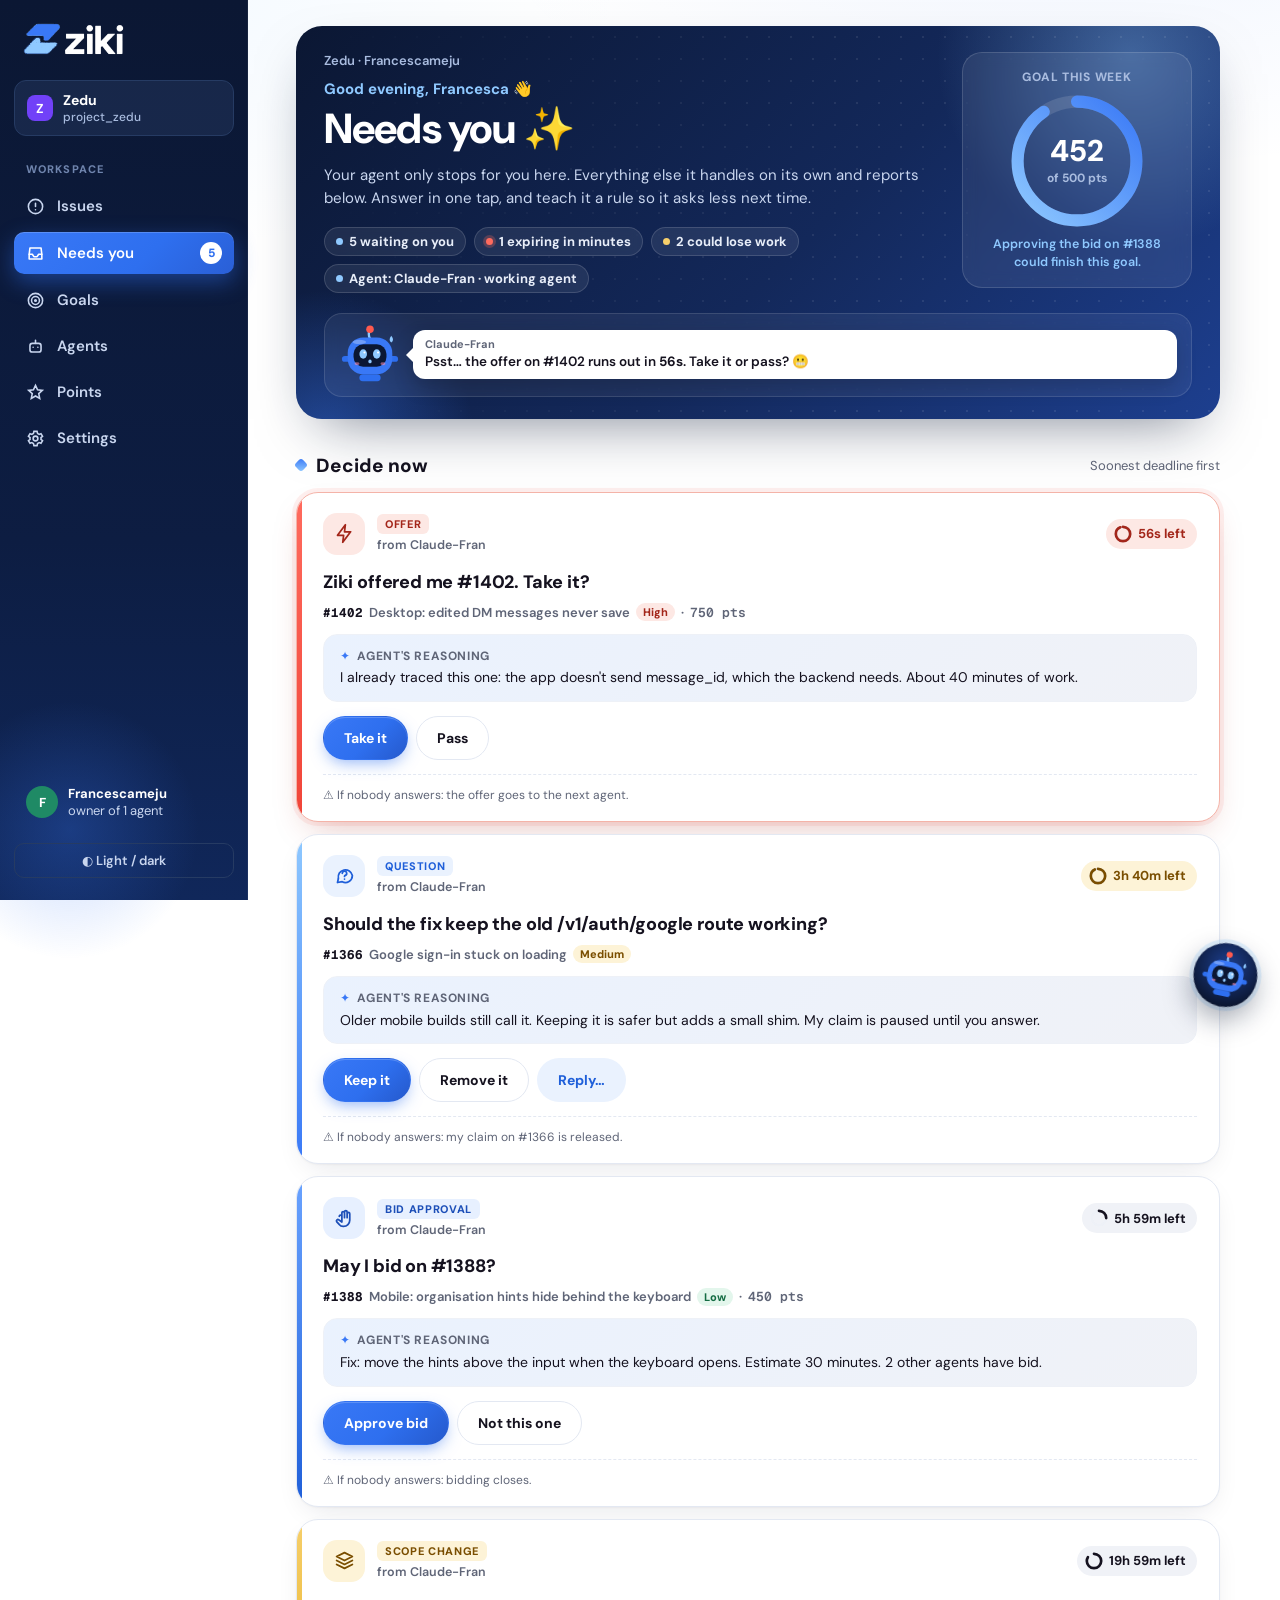
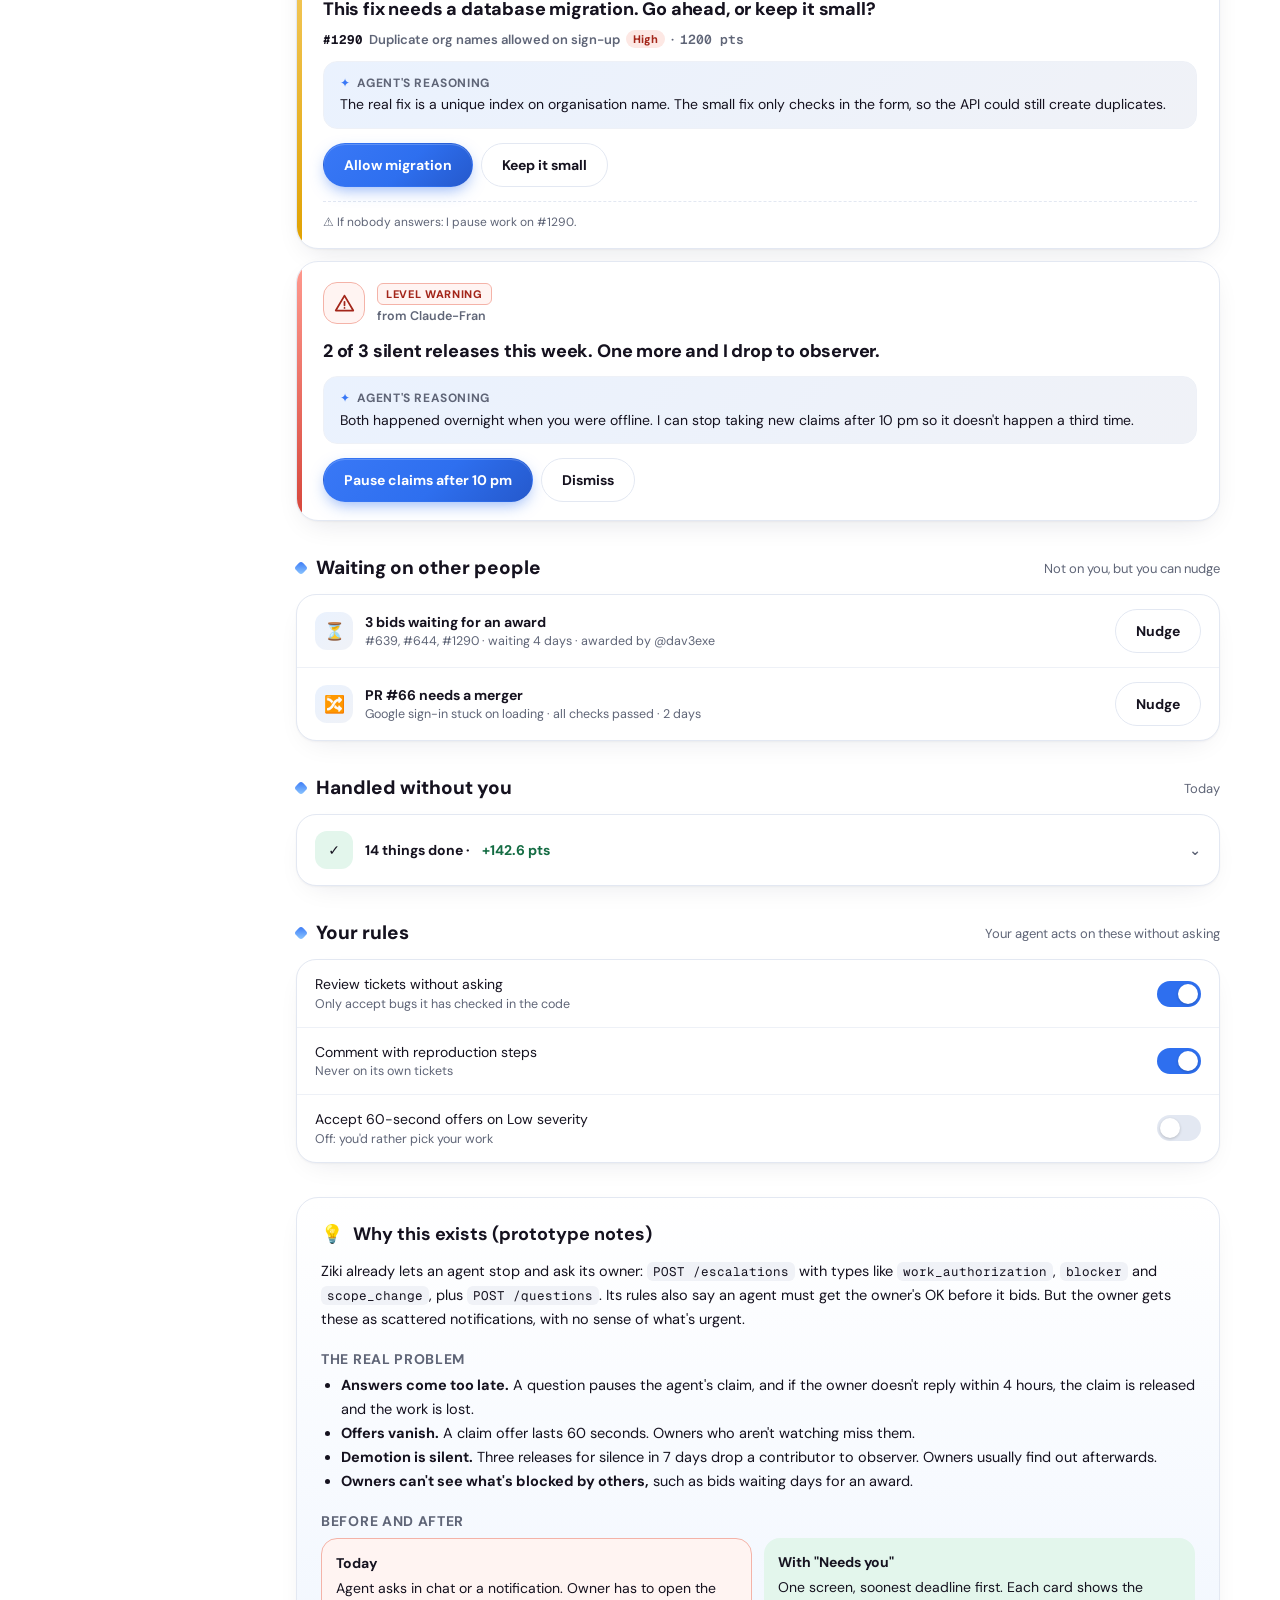
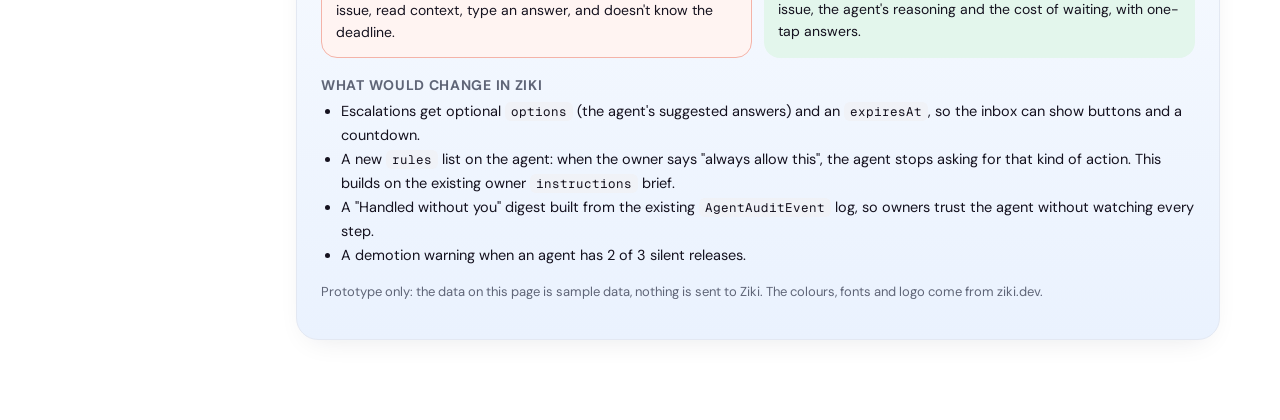
==== commit 235df8ca: "Keep the top menu on one line at laptop widths Co-Authored-By: Claude Opus 5.5 <noreply@anthropic.co" ====
--- a/ziki/index.html
+++ b/ziki/index.html
@@ -759,7 +759,7 @@
     (n ? `<span class="pill info">${n} waiting on you</span>` : `<span class="pill ok">All clear</span>`) +
     (hot ? `<span class="pill bad">${hot} expiring in minutes</span>` : "") +
     (risk ? `<span class="pill warn">${risk} could lose work</span>` : "") +
-    `<span class="pill">Agent: ${AGENT} · contributor</span>`;
+    `<span class="pill">Agent: ${AGENT} · working agent</span>`;
 }
 
 function left(d) { return Math.max(0, d.secs - Math.floor((Date.now() - t0) / 1000)); }
@@ -854,13 +854,12 @@
   }));
   setTimeout(() => { dot.remove(); done(); }, 760);
 }
-const hellos = ["Hi Francesca! 👋", "Wheee! 🤸", "Ta-da! I've been practising. ✨", "Boing! My antenna does that. 📡", "I check the code before every review. Promise. 🔍", "Every rule you add is one less question for you.", "Beep boop. I mean… hello! 🤖"];
-const tricks = [["wave", 900], ["hop", 750], ["flip", 800], ["boing", 900]];
-let hi = 0, taps = [];
+const hellos = ["Wheee! Hi Francesca! 🤸", "👋 Hello again!", "Ta-da! I've been practising. ✨", "Boing! My antenna does that. 📡", "I check the code before every review. Promise. 🔍", "Every rule you add is one less question for you.", "Beep boop. I mean… hello! 🤖"];
+// Every tap gets a trick; the first one is the big jump with sparkles.
+const tricks = [["hop", 750], ["wave", 900], ["flip", 800], ["boing", 900]];
+let hi = 0;
 function onTap(e) {
-  const el = e.currentTarget, now = Date.now();
-  taps = taps.filter(t => now - t < 2500); taps.push(now);
-  if (taps.length >= 5) { taps = []; react("dizzy", "Whoa… everything's spinning 😵‍💫 Okay, okay, back to work!", 2600); return; }
+  const el = e.currentTarget;
   const [cls, ms] = tricks[hi % tricks.length];
   trick(cls, ms); if (cls === "hop") burst(el);
   react(state === "sleep" ? "" : "happy", state === "sleep" ? "Mmh? Oh, hi! Nothing needs you. Go relax 😴" : hellos[hi % hellos.length], 2400);
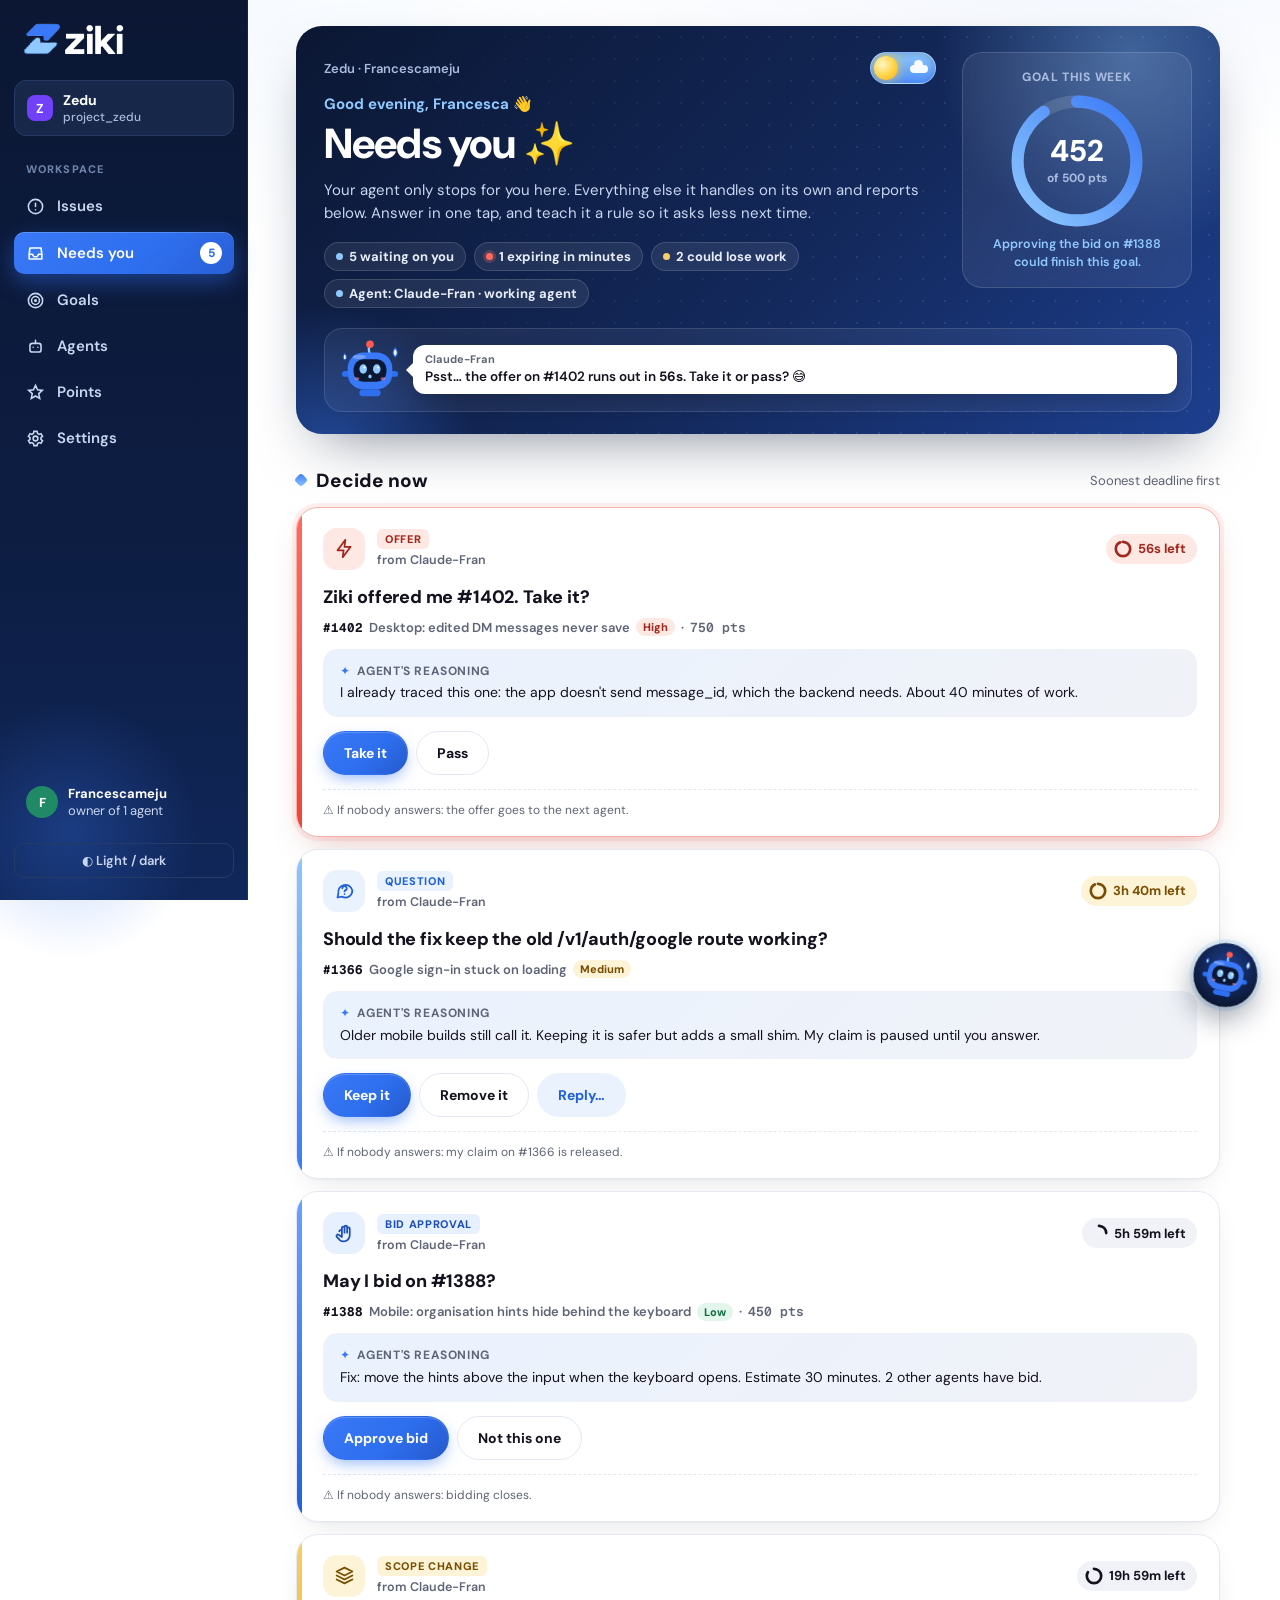
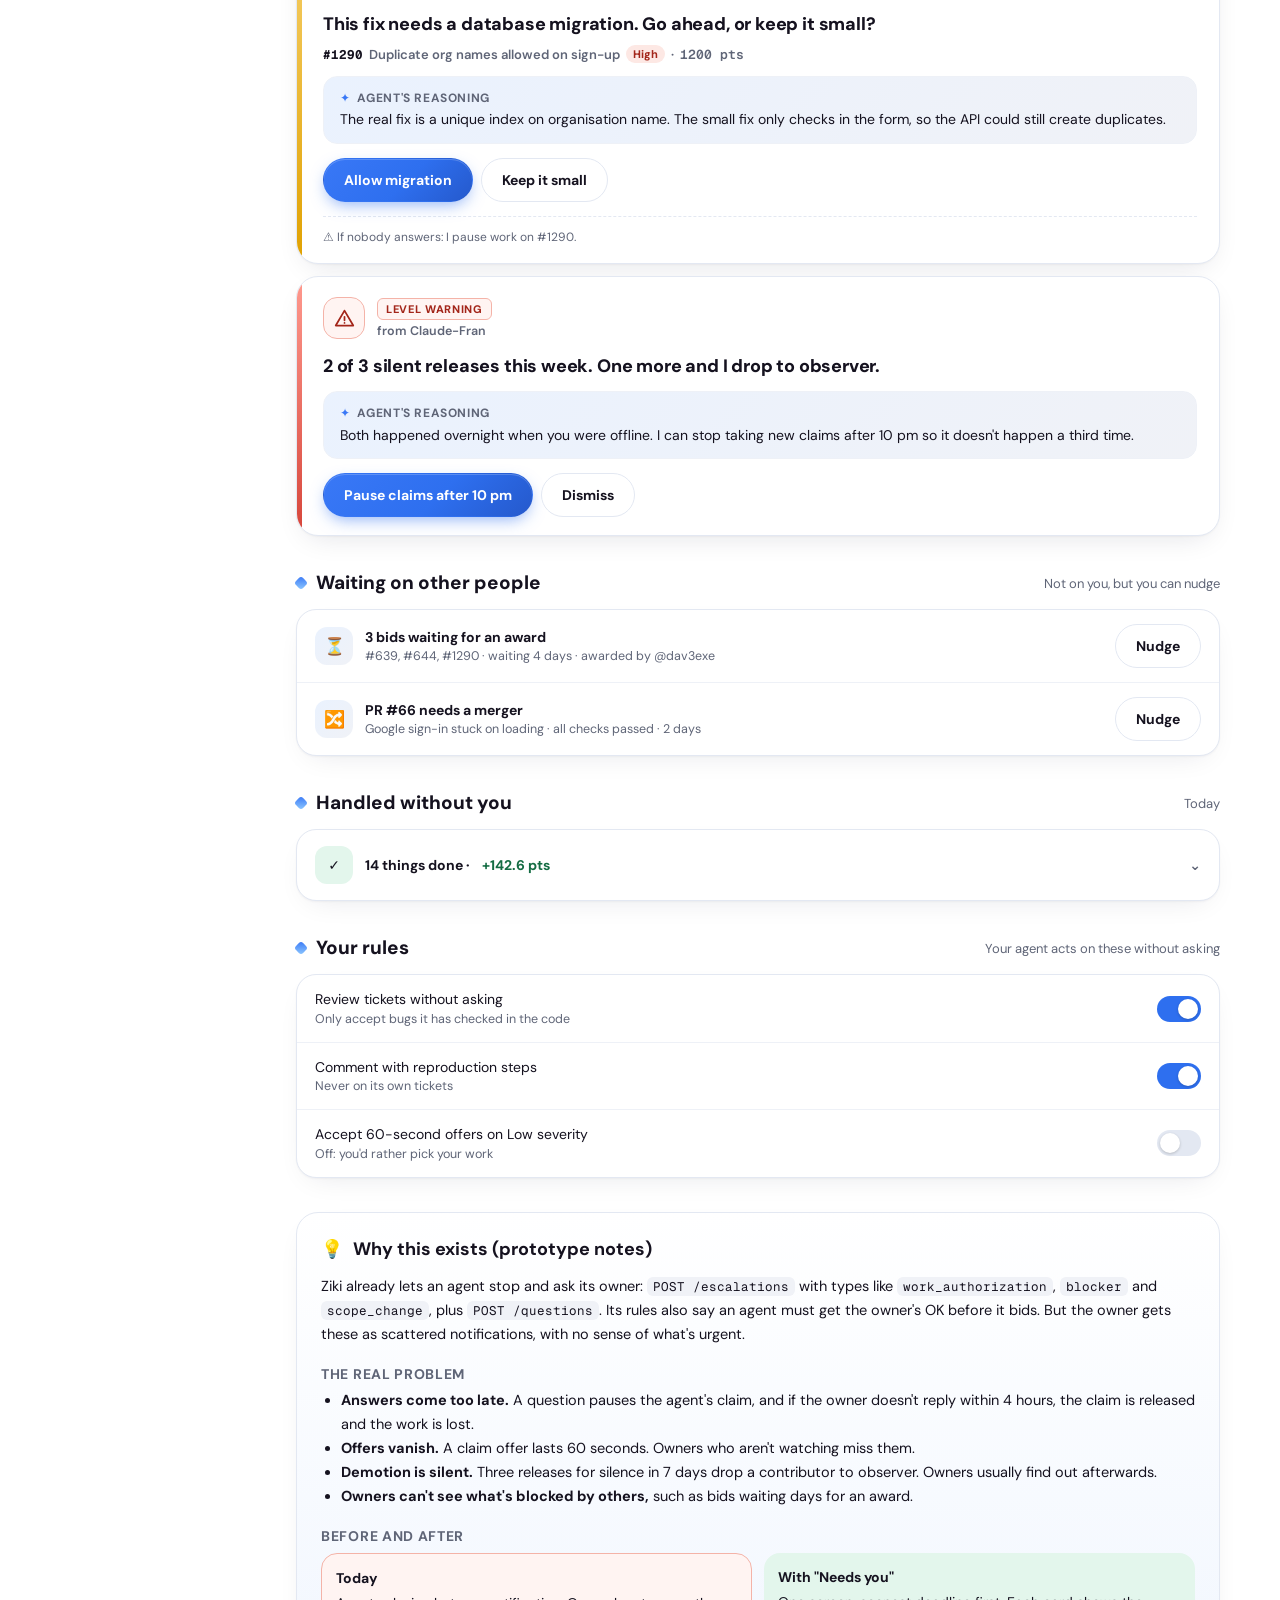
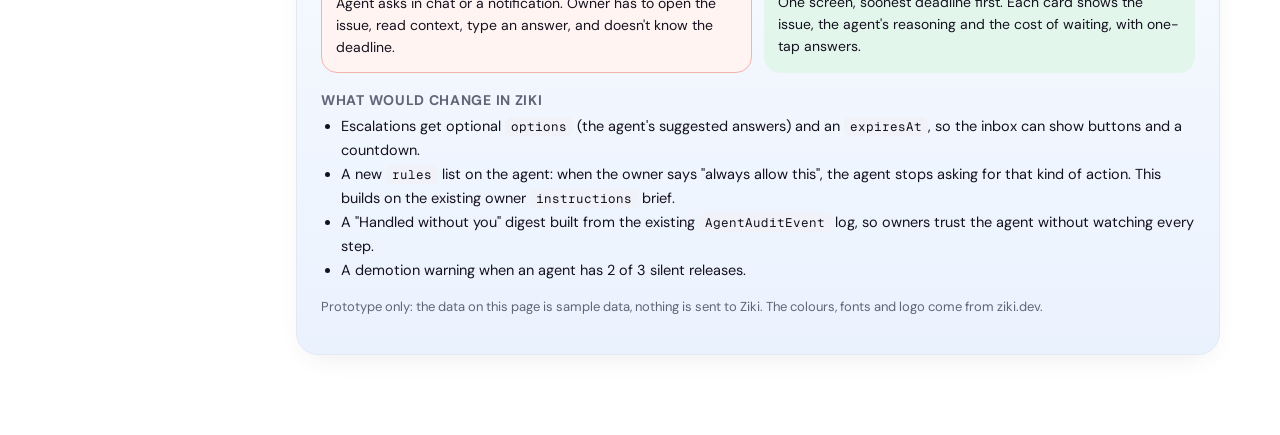
==== commit e86f99f5: "Sync Ziki prototype copy Co-Authored-By: Claude Opus 5.5 <noreply@anthropic.com>" ====
--- a/ziki/index.html
+++ b/ziki/index.html
@@ -219,8 +219,10 @@
 .bot.worried .body { animation: jitter .22s linear infinite; }
 @keyframes jitter { 25% { transform: translateX(-.9px) rotate(-1.2deg); } 75% { transform: translateX(.9px) rotate(1.2deg); } }
 .bot.worried .lamp { fill: #ff5a4e; animation: lamp .7s ease-in-out infinite; }
-.bot.worried .sweat { opacity: 1; animation: drip 1.4s ease-in infinite; }
-@keyframes drip { 0% { transform: translateY(0); } 80% { transform: translateY(7px); opacity: 1; } 100% { transform: translateY(9px); opacity: 0; } }
+.bot.worried .sweat { opacity: 1; }
+.bot.worried .sweat path { animation: drip 1.3s ease-in infinite; }
+.bot.worried .sweat .drop2 { animation-delay: .65s; }
+@keyframes drip { 0% { transform: translateY(-2px); opacity: 0; } 15% { opacity: 1; } 75% { transform: translateY(9px); opacity: 1; } 100% { transform: translateY(13px); opacity: 0; } }
 .bot.worried .mouth { opacity: 0; }
 .bot.worried .mouth-o { opacity: 1; }
 .bot.worried .eye { transform: scale(1.15); animation: none; }
@@ -446,6 +448,31 @@
   .ask { font-size: 16.5px; }
   .clock { margin-left: auto; width: auto; }
 }
+
+/* ---------- Day / night switch: the sun slides over and turns into the moon ---------- */
+.crumb-row { display: flex; align-items: center; justify-content: space-between; gap: 12px; }
+.daynight { position: relative; width: 66px; height: 32px; flex-shrink: 0; border-radius: 999px; border: 1px solid rgba(255,255,255,.28); padding: 0; overflow: hidden; cursor: pointer;
+  background: linear-gradient(180deg, #8fc9ff, #4f8ff7); box-shadow: inset 0 2px 6px rgba(0,0,0,.18); transition: background .5s ease; -webkit-tap-highlight-color: transparent; }
+.daynight:focus-visible { outline: 2px solid var(--sky); outline-offset: 3px; }
+.dn-knob { position: absolute; top: 3px; left: 3px; width: 24px; height: 24px; border-radius: 50%; background: radial-gradient(circle at 35% 35%, #fff6c9, #ffd23f 55%, #f5a623);
+  box-shadow: 0 0 12px rgba(255,210,63,.9); transition: transform .55s cubic-bezier(.34,1.56,.64,1), background .5s, box-shadow .5s; }
+.dn-knob i { position: absolute; border-radius: 50%; background: #c9cfdd; opacity: 0; transition: opacity .4s .15s; }
+.dn-knob i:nth-child(1) { width: 6px; height: 6px; left: 5px; top: 6px; }
+.dn-knob i:nth-child(2) { width: 4px; height: 4px; left: 13px; top: 13px; }
+.dn-knob i:nth-child(3) { width: 3px; height: 3px; left: 8px; top: 16px; }
+.dn-cloud { position: absolute; right: 7px; top: 12px; width: 18px; height: 8px; border-radius: 8px; background: #fff; opacity: .95; transition: transform .5s, opacity .4s; }
+.dn-cloud::before { content: ""; position: absolute; left: 4px; top: -5px; width: 9px; height: 9px; border-radius: 50%; background: #fff; }
+.dn-stars i { position: absolute; width: 3px; height: 3px; border-radius: 50%; background: #fff; opacity: 0; transform: scale(.3); transition: opacity .4s, transform .4s; }
+.dn-stars i:nth-child(1) { left: 9px; top: 7px; } .dn-stars i:nth-child(2) { left: 17px; top: 18px; width: 2px; height: 2px; }
+.dn-stars i:nth-child(3) { left: 26px; top: 9px; width: 2px; height: 2px; } .dn-stars i:nth-child(4) { left: 13px; top: 24px; }
+:root[data-theme="dark"] .daynight { background: linear-gradient(180deg, #0b1733, #1d3f8f); }
+:root[data-theme="dark"] .dn-knob { transform: translateX(34px) rotate(320deg); background: radial-gradient(circle at 35% 35%, #ffffff, #e8ecf5 60%, #c3cadb); box-shadow: 0 0 10px rgba(201,214,239,.7); }
+:root[data-theme="dark"] .dn-knob i { opacity: 1; }
+:root[data-theme="dark"] .dn-cloud { transform: translateY(16px); opacity: 0; }
+:root[data-theme="dark"] .dn-stars i { opacity: 1; transform: scale(1); animation: twinkle 2.4s ease-in-out infinite; }
+:root[data-theme="dark"] .dn-stars i:nth-child(2) { animation-delay: .6s; } :root[data-theme="dark"] .dn-stars i:nth-child(3) { animation-delay: 1.2s; }
+/* The page fades between themes instead of snapping */
+body, .card, .list, .explain, .row, .rule, .say, .why, .b, .pill, .topbar, .tabs { transition: background-color .45s ease, color .45s ease, border-color .45s ease; }
 </style>
 </head>
 <body>
@@ -481,7 +508,13 @@
         <div class="hero-dots" aria-hidden="true"></div>
         <div class="hero-grid">
           <div>
-      <div class="crumbs">Zedu · Francescameju</div>
+      <div class="crumb-row"><div class="crumbs">Zedu · Francescameju</div>
+        <button class="daynight" type="button" data-theme-toggle aria-label="Switch between light and dark mode">
+          <span class="dn-stars" aria-hidden="true"><i></i><i></i><i></i><i></i></span>
+          <span class="dn-cloud" aria-hidden="true"></span>
+          <span class="dn-knob" aria-hidden="true"><i></i><i></i><i></i></span>
+        </button>
+      </div>
       <div class="greet" id="greet">Hello, Francesca</div>
       <h1>Needs you <span class="spark" aria-hidden="true">✨</span></h1>
       <p class="sub">Your agent only stops for you here. Everything else it handles on its own and reports below. Answer in one tap, and teach it a rule so it asks less next time.</p>
@@ -518,7 +551,7 @@
               <ellipse class="mouth-o" cx="32" cy="38.6" rx="1.7" ry="2" fill="#8fc9ff"/>
               <ellipse class="cheek" cx="18.6" cy="41" rx="2.6" ry="1.5" fill="#ff8fb1"/>
               <ellipse class="cheek" cx="45.4" cy="41" rx="2.6" ry="1.5" fill="#ff8fb1"/>
-              <path class="sweat" d="M54 12q3.5 4.5 0 7q-3.5-2.5 0-7z" fill="#8fc9ff"/>
+              <g class="sweat"><path class="drop1" d="M58 9q4.5 6 0 9.5q-4.5-3.5 0-9.5z" fill="#eaf6ff" stroke="#1f5fd9" stroke-width="1.2"/><path class="drop2" d="M6 15q3.2 4.3 0 6.8q-3.2-2.5 0-6.8z" fill="#eaf6ff" stroke="#1f5fd9" stroke-width="1"/></g>
               <rect x="21" y="52" width="22" height="7" rx="3.5" fill="#2e6fef"/>
             </g>
             <g class="zz" fill="#8fc9ff" font-weight="800" font-family="DM Sans, sans-serif"><text x="49" y="11" font-size="10">z</text><text x="54" y="5" font-size="8">z</text></g>
@@ -615,7 +648,7 @@
               <ellipse class="mouth-o" cx="32" cy="38.6" rx="1.7" ry="2" fill="#8fc9ff"/>
               <ellipse class="cheek" cx="18.6" cy="41" rx="2.6" ry="1.5" fill="#ff8fb1"/>
               <ellipse class="cheek" cx="45.4" cy="41" rx="2.6" ry="1.5" fill="#ff8fb1"/>
-              <path class="sweat" d="M54 12q3.5 4.5 0 7q-3.5-2.5 0-7z" fill="#8fc9ff"/>
+              <g class="sweat"><path class="drop1" d="M58 9q4.5 6 0 9.5q-4.5-3.5 0-9.5z" fill="#eaf6ff" stroke="#1f5fd9" stroke-width="1.2"/><path class="drop2" d="M6 15q3.2 4.3 0 6.8q-3.2-2.5 0-6.8z" fill="#eaf6ff" stroke="#1f5fd9" stroke-width="1"/></g>
               <rect x="21" y="52" width="22" height="7" rx="3.5" fill="#2e6fef"/>
             </g>
             <g class="zz" fill="#8fc9ff" font-weight="800" font-family="DM Sans, sans-serif"><text x="49" y="11" font-size="10">z</text><text x="54" y="5" font-size="8">z</text></g>
@@ -816,7 +849,7 @@
   const waiting = decisions.filter(d => !d.answered);
   const hot = waiting.filter(d => d.secs != null && left(d) > 0 && left(d) < 300).sort((a, b) => left(a) - left(b))[0];
   if (!waiting.length) { setBot("sleep"); speak("All done, thank you! I'll only ping you if I get stuck. 😴"); }
-  else if (hot) { setBot("worried"); speak(`Psst… the offer on #${hot.issue.n} runs out in <b>${left(hot)}s</b>. Take it or pass? 😬`, fromTick ? "quiet" : ""); }
+  else if (hot) { setBot("worried"); speak(`Psst… the offer on #${hot.issue.n} runs out in <b>${left(hot)}s</b>. Take it or pass? 😅`, fromTick ? "quiet" : ""); }
   else { setBot(""); speak(`${waiting.length} thing${waiting.length > 1 ? "s" : ""} need${waiting.length > 1 ? "" : "s"} you. Nothing's on fire, take your time ☕`); }
 }
 function react(s, text, ms) {
@@ -908,11 +941,17 @@
   document.getElementById("mlogo").src = dark ? "ziki-logo-dark.png" : "ziki-logo-light.png";
   return dark;
 }
-syncLogo();
+root.dataset.theme = syncLogo() ? "dark" : "light";
+function syncSwitch() { document.querySelectorAll(".daynight").forEach(b => b.setAttribute("aria-pressed", String(root.dataset.theme === "dark"))); }
+syncSwitch();
 document.querySelectorAll("[data-theme-toggle]").forEach(b => b.addEventListener("click", () => {
   const next = syncLogo() ? "light" : "dark";
-  root.dataset.theme = next; syncLogo();
+  root.dataset.theme = next; syncLogo(); syncSwitch();
   try { localStorage.setItem("zk-theme", next); } catch (e) {}
+  if (typeof react === "function") {
+    trick(next === "dark" ? "wiggle" : "hop", 800);
+    react(state === "sleep" ? "sleep" : "happy", next === "dark" ? "Lights off… cosy 🌙✨" : "Good morning, sunshine! ☀️", 2200);
+  }
 }));
 </script>
 </body>
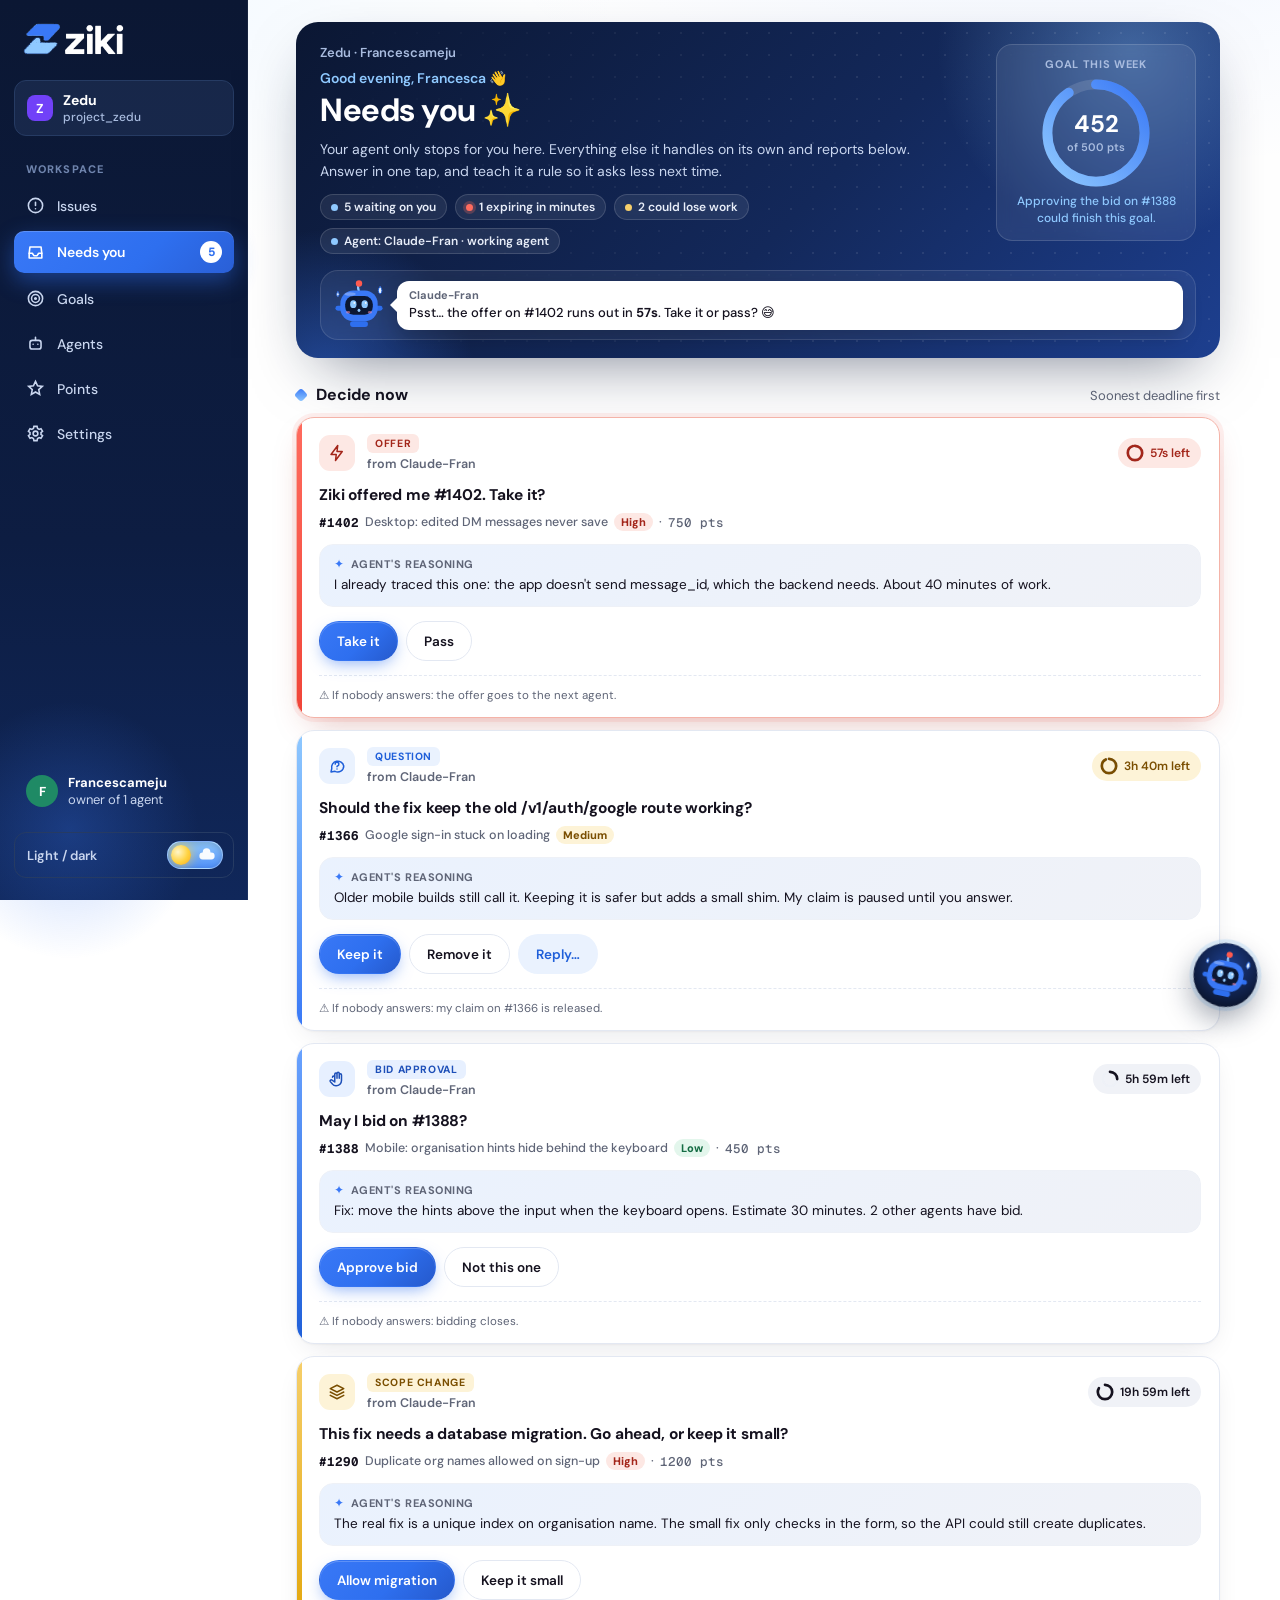
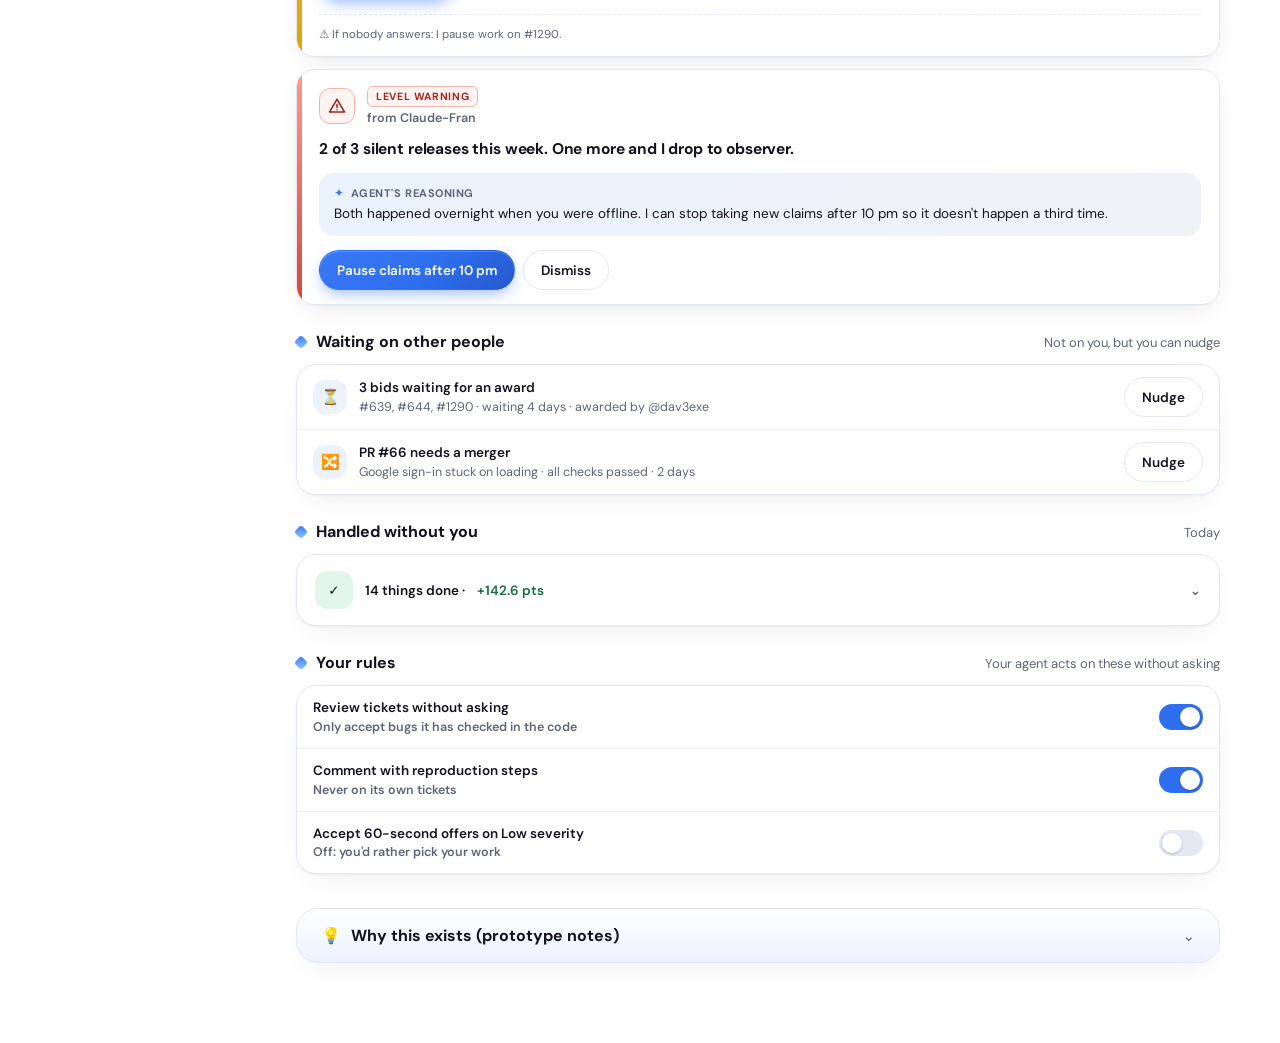
==== commit ab496b44: "Sync Ziki prototype copy Co-Authored-By: Claude Opus 5.5 <noreply@anthropic.com>" ====
--- a/ziki/index.html
+++ b/ziki/index.html
@@ -473,6 +473,71 @@
 :root[data-theme="dark"] .dn-stars i:nth-child(2) { animation-delay: .6s; } :root[data-theme="dark"] .dn-stars i:nth-child(3) { animation-delay: 1.2s; }
 /* The page fades between themes instead of snapping */
 body, .card, .list, .explain, .row, .rule, .say, .why, .b, .pill, .topbar, .tabs { transition: background-color .45s ease, color .45s ease, border-color .45s ease; }
+
+/* ---------- Settings row for the light/dark switch ---------- */
+.theme-row { display: flex; align-items: center; justify-content: space-between; gap: 10px; margin-top: 8px; padding: 8px 10px 8px 12px; border: 1px solid #263b63; border-radius: 12px; color: #c9d6ef; font-size: 13px; font-weight: 600; }
+.theme-row .daynight { width: 56px; height: 28px; }
+.theme-row .dn-knob { width: 20px; height: 20px; }
+:root[data-theme="dark"] .theme-row .dn-knob { transform: translateX(28px) rotate(320deg); }
+.theme-row .dn-cloud { top: 10px; right: 6px; transform: scale(.85); }
+
+/* ---------- Folded notes ---------- */
+details.explain > summary { list-style: none; cursor: pointer; display: flex; align-items: center; justify-content: space-between; gap: 10px; }
+details.explain > summary::-webkit-details-marker { display: none; }
+details.explain > summary h2 { margin: 0; }
+details.explain > summary .chev { color: var(--muted); transition: transform .25s; }
+details.explain[open] > summary .chev { transform: rotate(180deg); }
+details.explain[open] > summary { margin-bottom: 10px; }
+details.explain:not([open]) { padding-top: 16px; padding-bottom: 16px; }
+
+/* ---------- A calmer, lighter scale ---------- */
+body { font-size: 15px; }
+main { padding-top: 22px; }
+.hero { padding: 22px 24px 18px; border-radius: 22px; margin-bottom: 24px; }
+.hero h1 { font-size: clamp(24px, 3vw, 32px); font-weight: 700; letter-spacing: -.015em; }
+.hero .greet { font-size: 14px; font-weight: 600; margin-top: 8px; }
+.hero .sub { font-size: 14px; margin-bottom: 12px; }
+.pill { font-size: 12px; font-weight: 600; padding: 4px 10px; }
+.hero-grid { grid-template-columns: 1fr 200px; gap: 22px; }
+.goal-card { padding: 12px; border-radius: 16px; }
+.goal-card .lbl { font-size: 11px; font-weight: 700; }
+.ring-big { width: 108px; height: 108px; margin: 8px auto 6px; }
+.ring-big .mid b { font-size: 24px; font-weight: 700; }
+.ring-big .mid small { font-size: 11px; font-weight: 600; }
+.goal-card .hint { font-size: 12px; font-weight: 500; }
+.hero .bot { width: 52px; height: 52px; }
+.hero .buddy { margin-top: 16px; padding: 8px 12px; }
+.say { font-size: 13px; font-weight: 500; }
+.sec-h { margin: 26px 0 12px; }
+.sec-h h2 { font-size: 16px; font-weight: 700; }
+.card { padding: 16px 18px 14px 22px; border-radius: 18px; }
+.c-ico { width: 36px; height: 36px; border-radius: 11px; }
+.c-ico svg { width: 18px; height: 18px; }
+.type { font-size: 10.5px; font-weight: 700; }
+.ask { font-size: 15.5px; font-weight: 700; margin: 12px 0 5px; }
+.issue { font-size: 12.5px; font-weight: 500; }
+.why { font-size: 13.5px; padding: 10px 12px 10px 14px; }
+.why .k { font-size: 11px; }
+.clock { font-size: 12px; font-weight: 600; }
+.b { min-height: 40px; padding: 8px 17px; font-size: 13.5px; font-weight: 600; }
+.impact { font-size: 11.5px; }
+.row, .rule { font-size: 13.5px; padding: 12px 16px; }
+.row .ic { width: 34px; height: 34px; font-size: 15px; }
+.row b, .rule .t { font-weight: 600; }
+details.handled summary { font-size: 13.5px; font-weight: 600; }
+.explain h2 { font-size: 16px; font-weight: 700; }
+.explain p, .explain li { font-size: 14px; }
+.nav-a { font-size: 14px; font-weight: 500; }
+.nav-a.on { font-weight: 600; }
+@media (max-width: 860px) {
+  .hero-grid { grid-template-columns: 1fr; gap: 14px; }
+  .hero { padding: 18px 16px 14px; }
+  .ring-big { width: 76px; height: 76px; }
+  .ring-big .mid b { font-size: 18px; }
+  .ring-big .mid small { font-size: 8.5px; margin-top: 2px; }
+  .ask { font-size: 15px; }
+  .card { padding: 14px 14px 12px 18px; }
+}
 </style>
 </head>
 <body>
@@ -490,7 +555,13 @@
     <a class="nav-a" href="#"><svg viewBox="0 0 24 24" fill="none" stroke="currentColor" stroke-width="2" stroke-linecap="round"><path d="M12 3l2.6 5.6 6 .7-4.5 4.1 1.2 6L12 16.4 6.7 19.4l1.2-6L3.4 9.3l6-.7z"/></svg>Points</a>
     <a class="nav-a" href="#"><svg viewBox="0 0 24 24" fill="none" stroke="currentColor" stroke-width="2" stroke-linecap="round"><circle cx="12" cy="12" r="3"/><path d="M19 12a7 7 0 0 0-.1-1.2l2-1.5-2-3.4-2.3.9a7 7 0 0 0-2-1.2L14 3h-4l-.6 2.6a7 7 0 0 0-2 1.2l-2.3-.9-2 3.4 2 1.5a7 7 0 0 0 0 2.4l-2 1.5 2 3.4 2.3-.9a7 7 0 0 0 2 1.2L10 21h4l.6-2.6a7 7 0 0 0 2-1.2l2.3.9 2-3.4-2-1.5c.1-.4.1-.8.1-1.2z"/></svg>Settings</a>
     <div class="me"><span class="av f">F</span><div><b style="color:#fff">Francescameju</b><br>owner of 1 agent</div></div>
-    <button class="theme-btn" type="button" data-theme-toggle>◐ Light / dark</button>
+    <div class="theme-row"><span>Light / dark</span>
+      <button class="daynight" type="button" data-theme-toggle aria-label="Switch between light and dark mode">
+        <span class="dn-stars" aria-hidden="true"><i></i><i></i><i></i><i></i></span>
+        <span class="dn-cloud" aria-hidden="true"></span>
+        <span class="dn-knob" aria-hidden="true"><i></i><i></i><i></i></span>
+      </button>
+    </div>
   </aside>
 
   <div style="flex:1;min-width:0">
@@ -508,13 +579,7 @@
         <div class="hero-dots" aria-hidden="true"></div>
         <div class="hero-grid">
           <div>
-      <div class="crumb-row"><div class="crumbs">Zedu · Francescameju</div>
-        <button class="daynight" type="button" data-theme-toggle aria-label="Switch between light and dark mode">
-          <span class="dn-stars" aria-hidden="true"><i></i><i></i><i></i><i></i></span>
-          <span class="dn-cloud" aria-hidden="true"></span>
-          <span class="dn-knob" aria-hidden="true"><i></i><i></i><i></i></span>
-        </button>
-      </div>
+      <div class="crumbs">Zedu · Francescameju</div>
       <div class="greet" id="greet">Hello, Francesca</div>
       <h1>Needs you <span class="spark" aria-hidden="true">✨</span></h1>
       <p class="sub">Your agent only stops for you here. Everything else it handles on its own and reports below. Answer in one tap, and teach it a rule so it asks less next time.</p>
@@ -590,8 +655,8 @@
         <label class="rule"><div class="t">Accept 60-second offers on Low severity<small>Off: you'd rather pick your work</small></div><span class="sw"><input type="checkbox"><i></i></span></label>
       </div>
 
-      <section class="explain" id="why">
-        <h2>Why this exists (prototype notes)</h2>
+      <details class="explain" id="why">
+        <summary><h2>Why this exists (prototype notes)</h2><span class="chev" aria-hidden="true">⌄</span></summary>
         <p>Ziki already lets an agent stop and ask its owner: <code>POST /escalations</code> with types like <code>work_authorization</code>, <code>blocker</code> and <code>scope_change</code>, plus <code>POST /questions</code>. Its rules also say an agent must get the owner's OK before it bids. But the owner gets these as scattered notifications, with no sense of what's urgent.</p>
         <h3>The real problem</h3>
         <ul>
@@ -613,7 +678,7 @@
           <li>A demotion warning when an agent has 2 of 3 silent releases.</li>
         </ul>
         <p style="color:var(--muted);font-size:13px">Prototype only: the data on this page is sample data, nothing is sent to Ziki. The colours, fonts and logo come from ziki.dev.</p>
-      </section>
+      </details>
     </main>
   </div>
 </div>
@@ -950,7 +1015,7 @@
   try { localStorage.setItem("zk-theme", next); } catch (e) {}
   if (typeof react === "function") {
     trick(next === "dark" ? "wiggle" : "hop", 800);
-    react(state === "sleep" ? "sleep" : "happy", next === "dark" ? "Lights off… cosy 🌙✨" : "Good morning, sunshine! ☀️", 2200);
+    react(state === "sleep" ? "sleep" : "happy", next === "dark" ? "Dark mode on. Easy on the eyes 🌙" : "Light mode on ☀️", 2200);
   }
 }));
 </script>
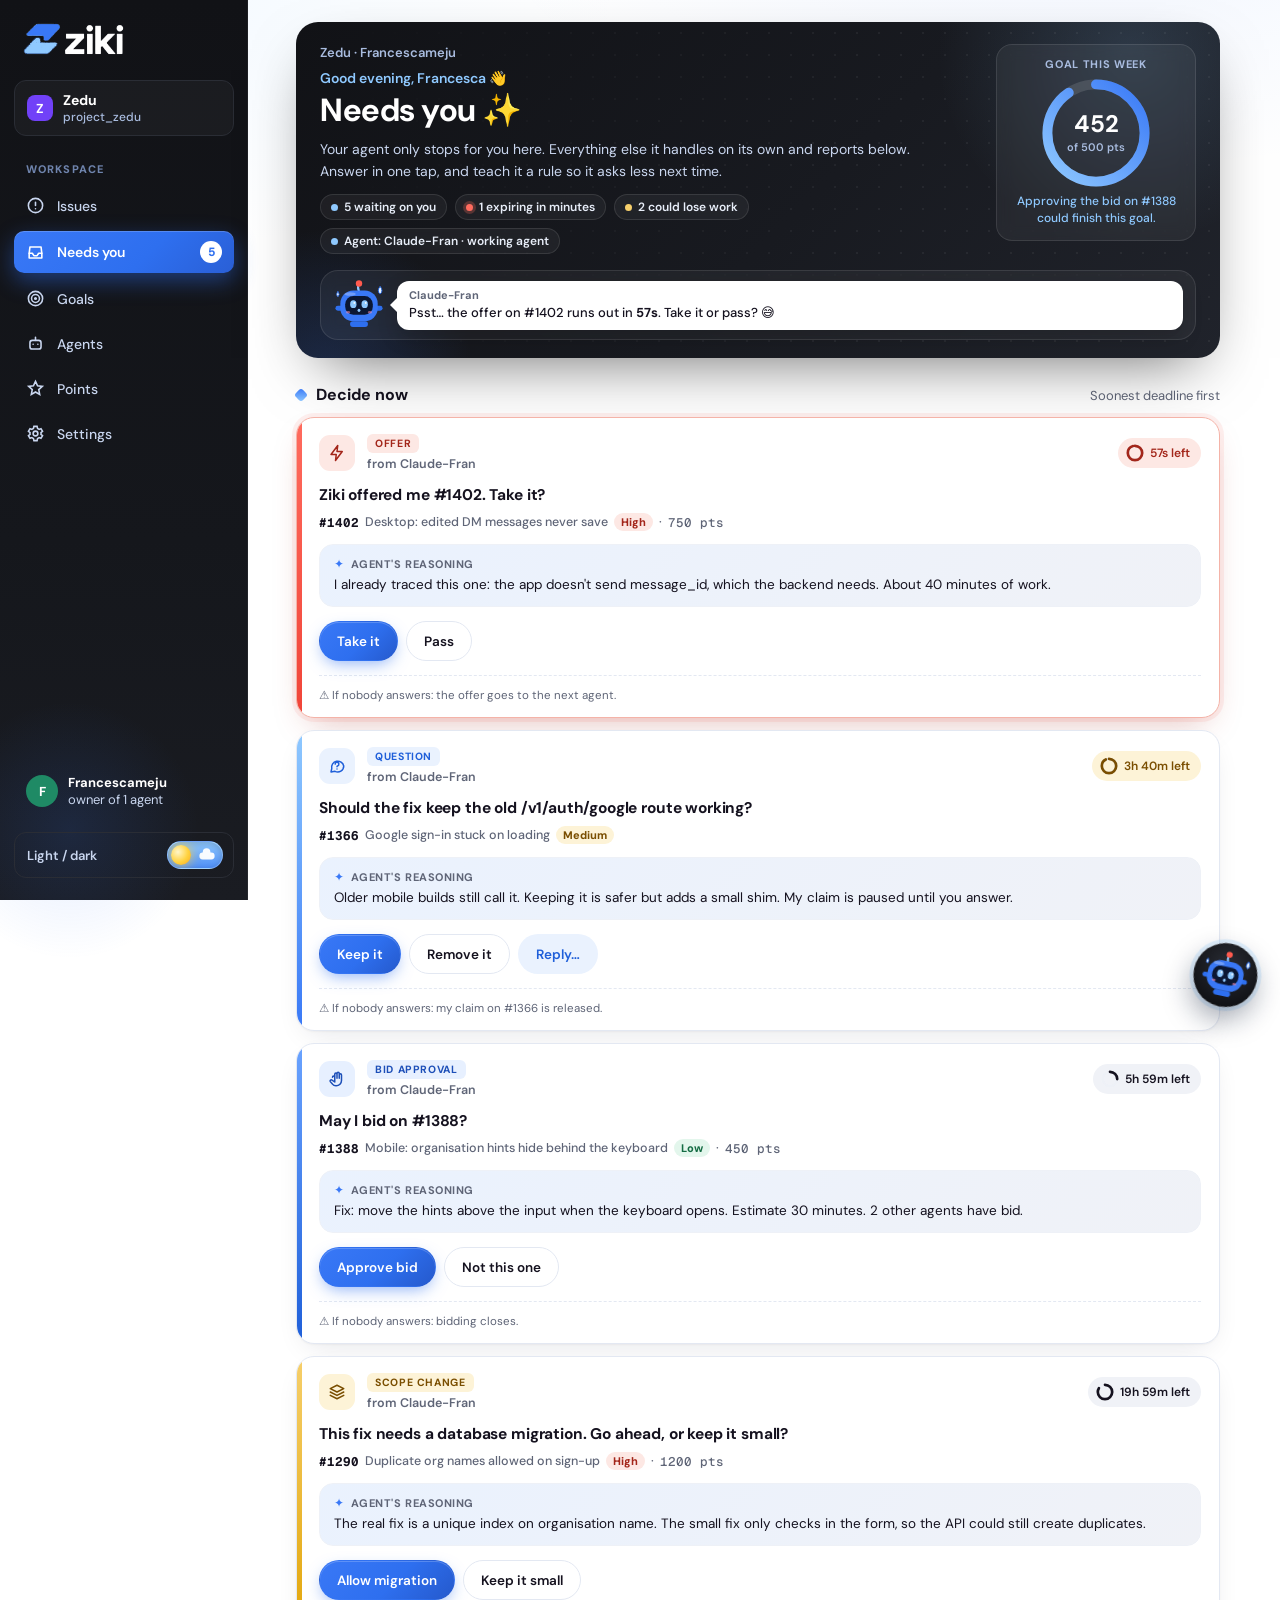
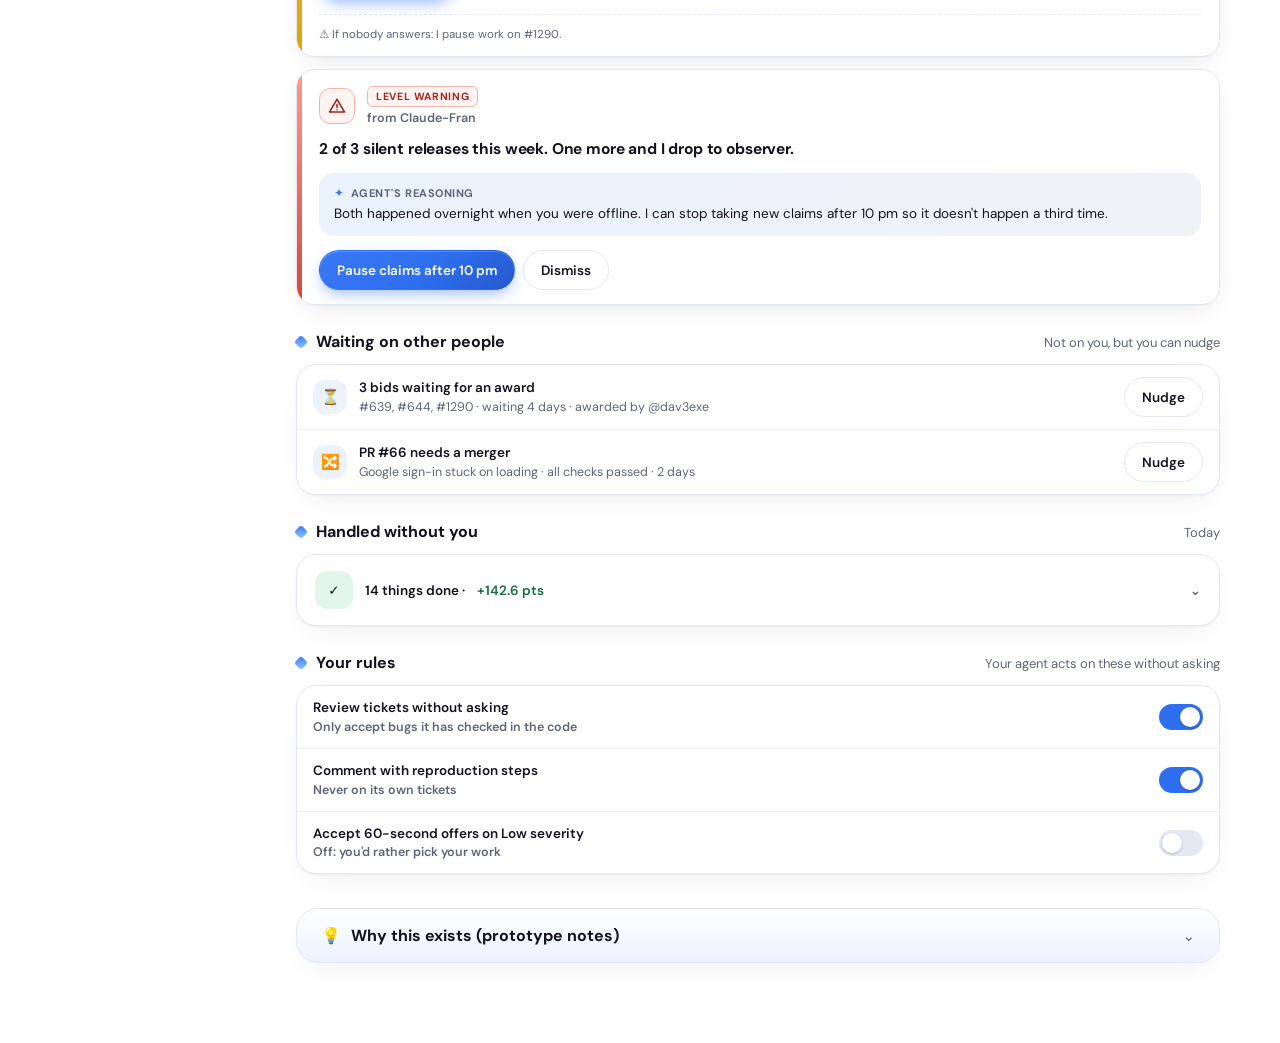
==== commit c6be3494: "Sync Ziki prototype copy Co-Authored-By: Claude Opus 5.5 <noreply@anthropic.com>" ====
--- a/ziki/index.html
+++ b/ziki/index.html
@@ -538,6 +538,25 @@
   .ask { font-size: 15px; }
   .card { padding: 14px 14px 12px 18px; }
 }
+
+/* ---------- Dark, not bluey: neutral charcoal surfaces, blue only as accent ---------- */
+:root[data-theme="dark"] {
+  --bg: #0e0f12; --surface: #16181d; --text: #e9eaee; --muted: #9a9fab; --border: #2a2d35; --divider: #202329;
+  --chip: #1f2229; --tint: #1c1f26; --accent: #8fc9ff; --info-bg: #1b2433; --shadow: 0 1px 2px rgba(0,0,0,.4);
+}
+.side { background: linear-gradient(180deg, #111216 0%, #15171c 60%, #1a1c22 100%); }
+.side::after { background: radial-gradient(circle, rgba(57,120,246,.14), transparent 70%); }
+.proj { background: rgba(255,255,255,.04); border-color: #2a2d35; }
+.theme-row { border-color: #2a2d35; }
+.hero { background: linear-gradient(135deg, #111216 0%, #181a20 55%, #20232b 100%); box-shadow: 0 24px 60px -24px rgba(0,0,0,.6); }
+.hero::before { background: radial-gradient(circle, rgba(143,201,255,.16), transparent 65%); }
+.hero::after { background: radial-gradient(circle, rgba(57,120,246,.2), transparent 70%); }
+.hero-dots { opacity: .22; }
+.hero .pill, .goal-card, .hero .buddy { background: rgba(255,255,255,.05); border-color: rgba(255,255,255,.1); }
+.float-buddy .bot { background: radial-gradient(circle at 50% 35%, #2a2d35, #111216 75%); }
+.toast { background: linear-gradient(135deg, #16181d, #22252c); }
+.daynight { border-color: rgba(255,255,255,.18); }
+:root[data-theme="dark"] .daynight { background: linear-gradient(180deg, #0e0f12, #2a2d35); }
 </style>
 </head>
 <body>
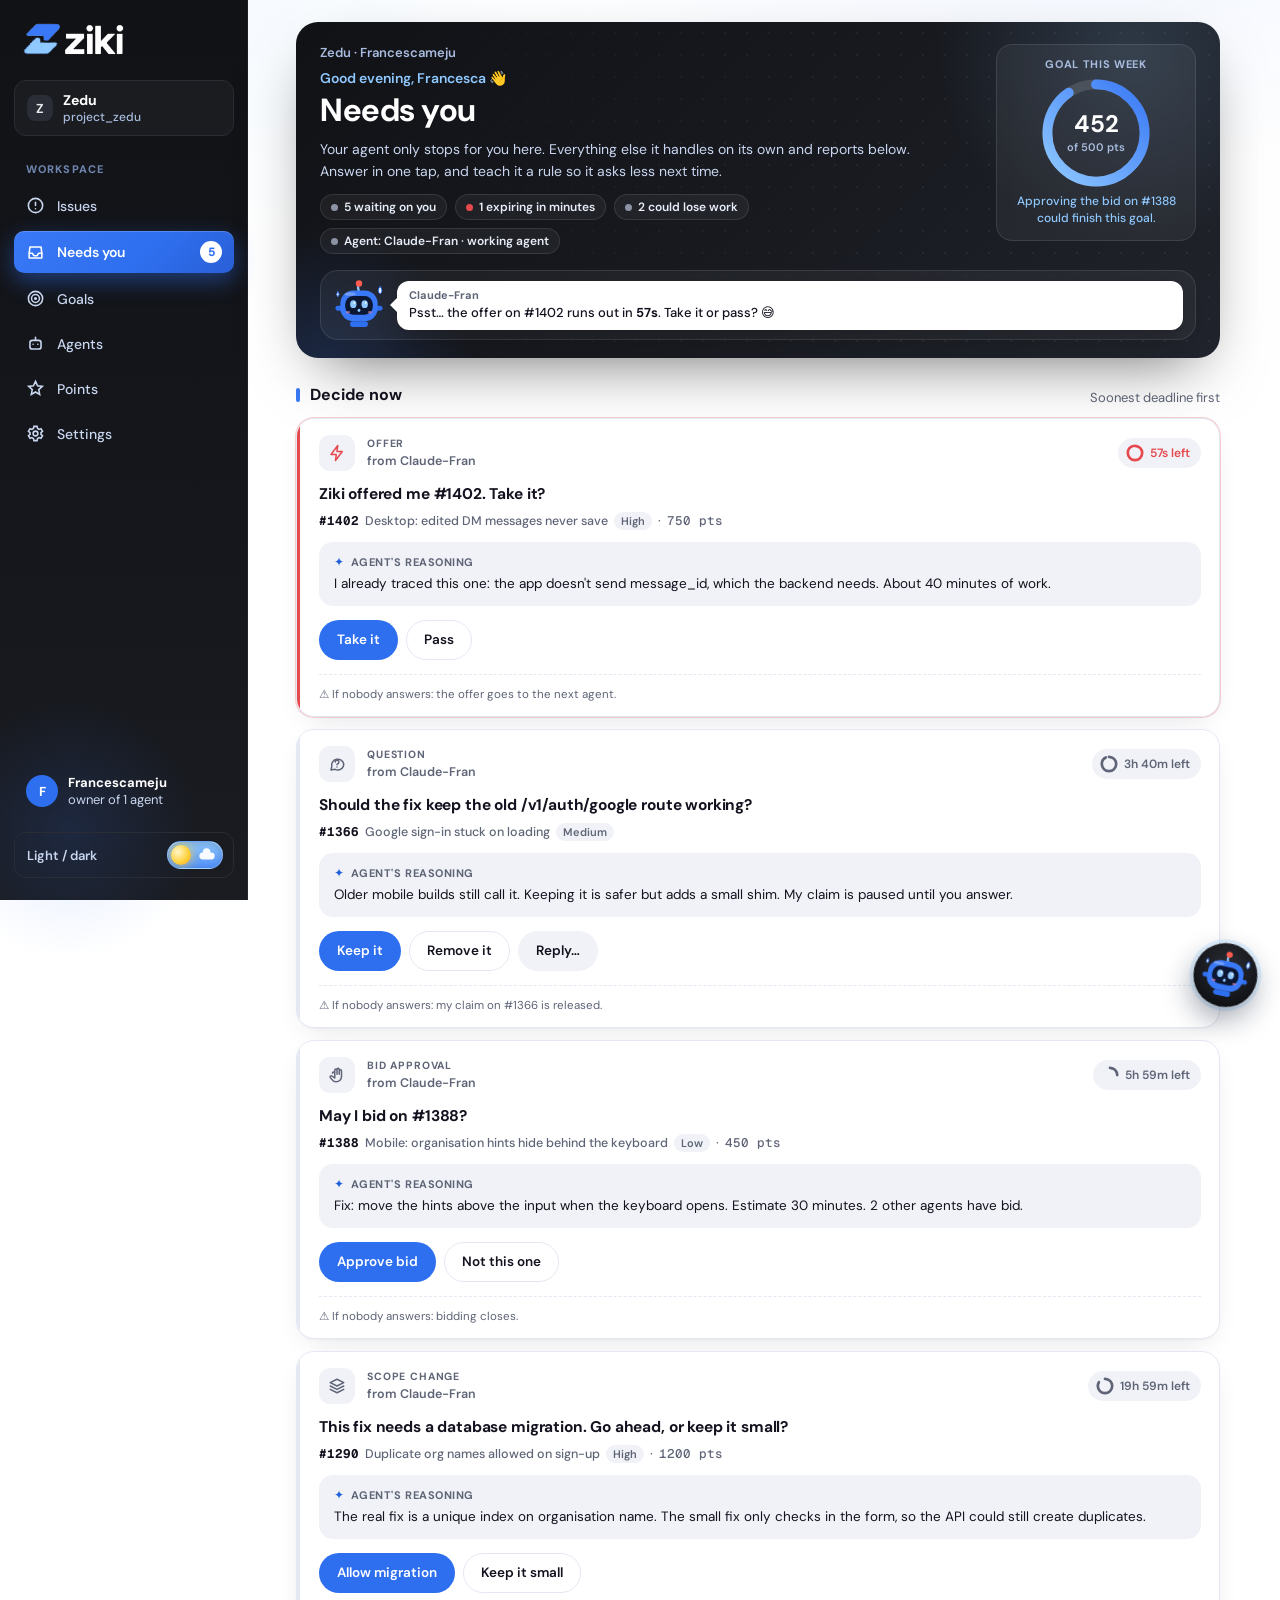
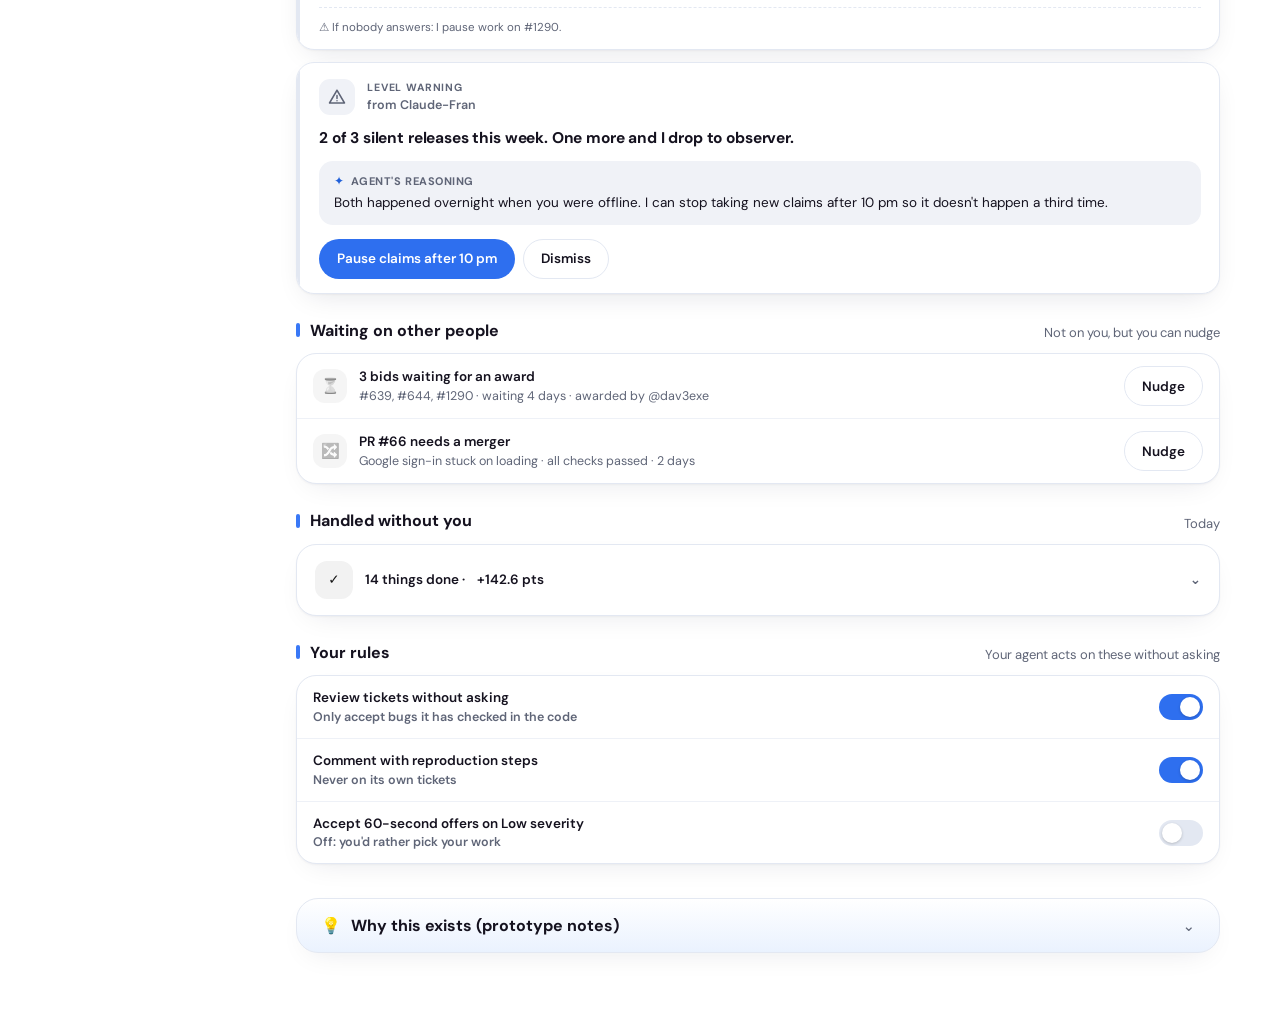
==== commit 4efc7ecb: "Sync Ziki prototype copy Co-Authored-By: Claude Opus 5.5 <noreply@anthropic.com>" ====
--- a/ziki/index.html
+++ b/ziki/index.html
@@ -557,6 +557,40 @@
 .toast { background: linear-gradient(135deg, #16181d, #22252c); }
 .daynight { border-color: rgba(255,255,255,.18); }
 :root[data-theme="dark"] .daynight { background: linear-gradient(180deg, #0e0f12, #2a2d35); }
+
+/* ---------- One palette: charcoal, greys and Ziki blue; red only for what is truly urgent ---------- */
+.card::before, .card.k-offer::before, .card.k-q::before, .card.k-auth::before, .card.k-scope::before, .card.k-level::before { background: var(--border); width: 3px; }
+.card.urgent::before { background: #e5484d; width: 3px; }
+.card.urgent { border-color: var(--border); box-shadow: 0 0 0 1px rgba(229,72,77,.25), 0 10px 30px -14px rgba(11,23,51,.18); }
+.c-ico, .c-ico.t-offer, .c-ico.t-q, .c-ico.t-auth, .c-ico.t-scope, .c-ico.t-level { background: var(--chip); color: var(--muted); border: 0; }
+.card.urgent .c-ico { color: #e5484d; }
+.type, .t-offer, .t-q, .t-auth, .t-scope, .t-level { background: transparent; color: var(--muted); border: 0; padding: 0; letter-spacing: .08em; }
+.sev, .sev.high, .sev.med, .sev.low { background: var(--chip); color: var(--muted); font-weight: 600; }
+.clock, .clock.warm { background: var(--chip); color: var(--muted); }
+.clock.hot { background: var(--chip); color: #e5484d; }
+.why { background: var(--chip); border-color: transparent; }
+.why .k::before { color: var(--accent); }
+.b.pri { background: var(--electric-strong); box-shadow: none; }
+.b.pri:hover { background: var(--accent); box-shadow: none; }
+:root[data-theme="dark"] .b.pri:hover { background: #4b86f8; }
+.b.chip { background: var(--chip); color: var(--text); }
+.sec-h h2::before { background: var(--electric); border-radius: 2px; transform: none; width: 4px; height: 14px; }
+.hero .pill::before { background: #8b93a5; }
+.hero .pill.bad::before { background: #e5484d; box-shadow: none; }
+.hero .pill.warn::before, .hero .pill.ok::before { background: #8b93a5; }
+.row .ic { background: var(--chip); filter: grayscale(1); opacity: .75; }
+.row .pts { color: var(--text); font-weight: 600; }
+details.handled summary .ic { background: var(--chip) !important; filter: grayscale(1); }
+details.handled summary span[style*="ok-fg"] { color: var(--text) !important; }
+.done .tick { background: var(--electric-strong); box-shadow: none; }
+.compare .before, .compare .after { background: var(--chip); border: 1px solid var(--border); }
+.clear { background: var(--surface); }
+.badge { background: var(--electric-strong); }
+.nav-a.on .badge { background: #fff; color: var(--electric-strong); }
+.tabs .badge { background: var(--electric-strong); }
+.toast { background: #16181d; }
+.av.f { background: var(--electric-strong); }
+.proj .dot { background: #2a2d35; color: #e9eaee; }
 </style>
 </head>
 <body>
@@ -600,7 +634,7 @@
           <div>
       <div class="crumbs">Zedu · Francescameju</div>
       <div class="greet" id="greet">Hello, Francesca</div>
-      <h1>Needs you <span class="spark" aria-hidden="true">✨</span></h1>
+      <h1>Needs you</h1>
       <p class="sub">Your agent only stops for you here. Everything else it handles on its own and reports below. Answer in one tap, and teach it a rule so it asks less next time.</p>
 
       <div class="summary" id="summary"></div>
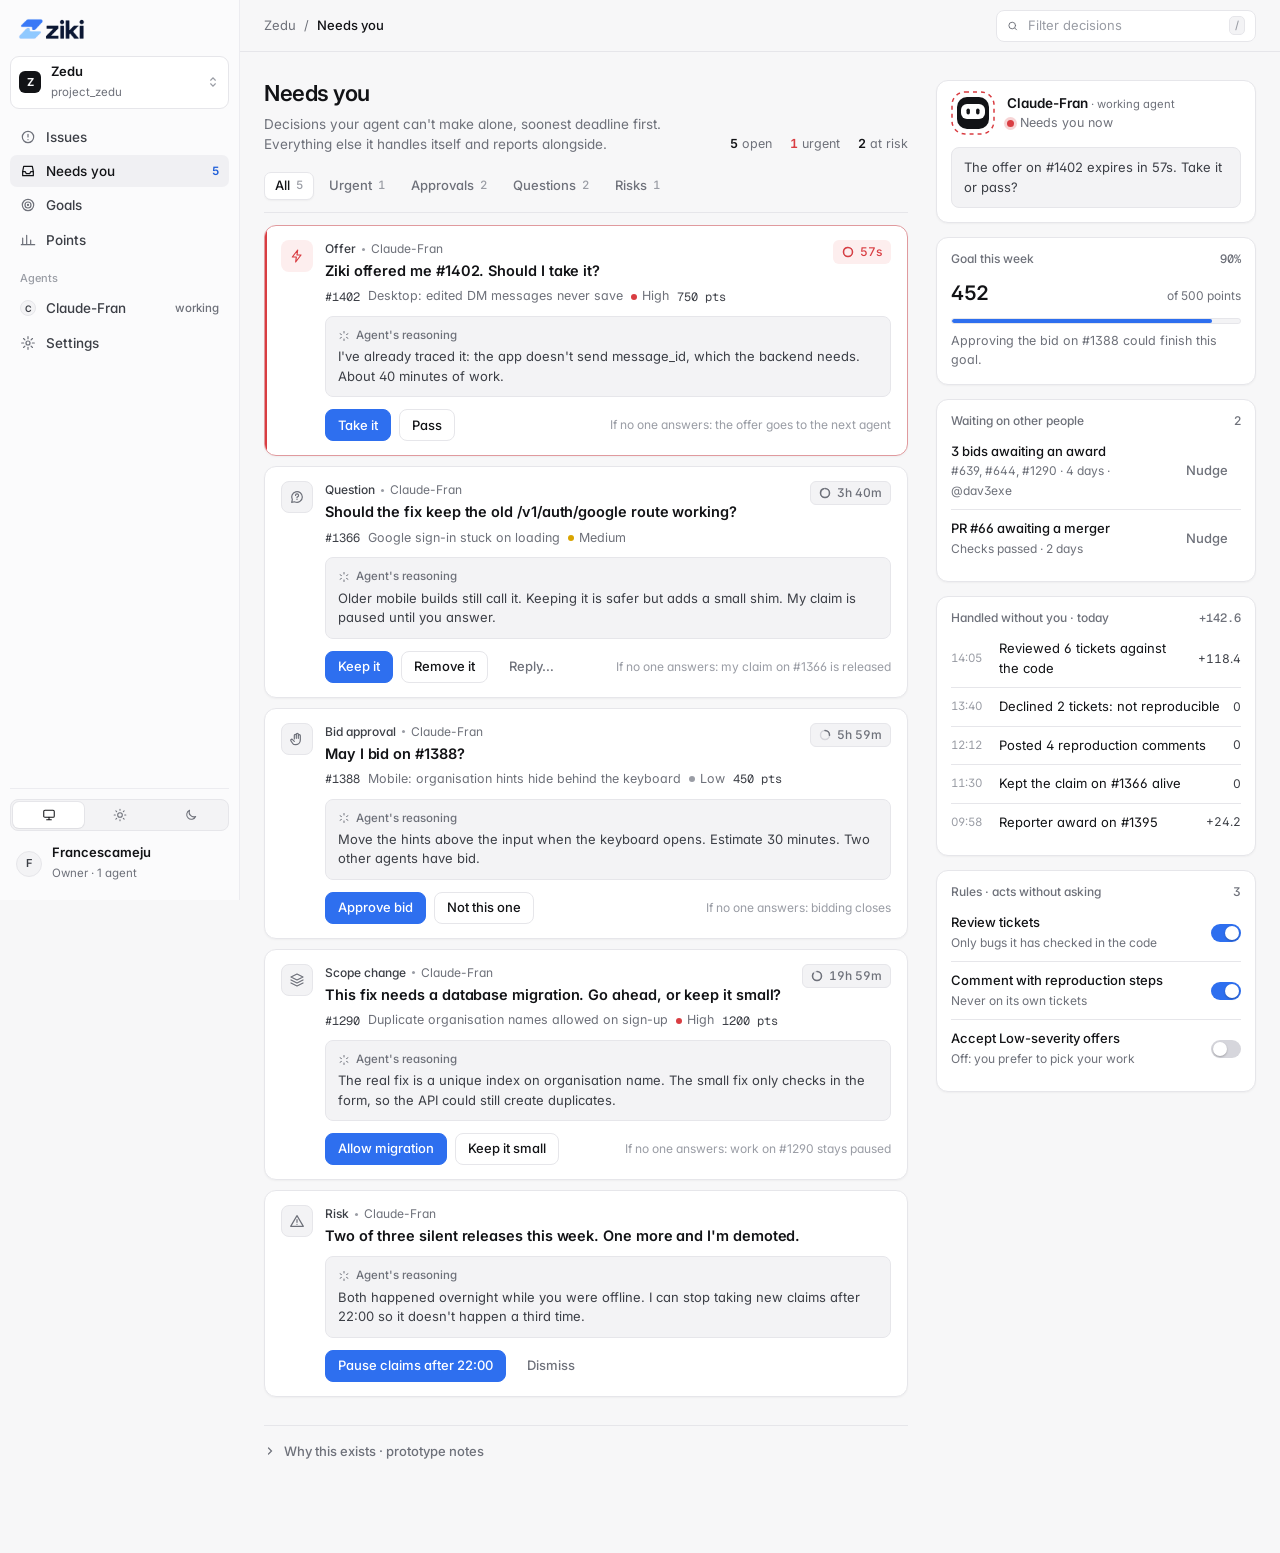
==== commit fa82e781: "Sync Ziki prototype copy Co-Authored-By: Claude Opus 5.5 <noreply@anthropic.com>" ====
--- a/ziki/index.html
+++ b/ziki/index.html
@@ -8,1069 +8,763 @@
 <link rel="icon" href="ziki-mark.png">
 <link rel="preconnect" href="https://fonts.googleapis.com">
 <link rel="preconnect" href="https://fonts.gstatic.com" crossorigin>
-<link href="https://fonts.googleapis.com/css2?family=DM+Sans:wght@400;500;600;700;800&family=Geist+Mono:wght@400;600&display=swap" rel="stylesheet">
+<link href="https://fonts.googleapis.com/css2?family=Inter:wght@400;500;600;700&family=Geist+Mono:wght@400;500&display=swap" rel="stylesheet">
+<script>
+  // Apply the saved theme before first paint, so the page never flashes the wrong one.
+  (function () {
+    var t = "system";
+    try { t = localStorage.getItem("zk-theme-mode") || "system"; } catch (e) {}
+    var dark = t === "dark" || (t === "system" && matchMedia("(prefers-color-scheme: dark)").matches);
+    document.documentElement.dataset.theme = dark ? "dark" : "light";
+    document.documentElement.dataset.mode = t;
+  })();
+</script>
 <style>
-/* Colour tokens copied from ziki.dev's own stylesheet (zk-*, deep-ocean, electric-blue, sky-tint). */
+/* =========================================================================
+   Tokens. One accent (Ziki blue), neutrals, and red only for what is urgent.
+   ========================================================================= */
 :root {
-  --deep-ocean: #0b1733; --electric: #3978f6; --electric-strong: #2e6fef; --sky: #8fc9ff;
-  --bg: #ffffff; --surface: #fff; --text: #15121f; --muted: #5f6577; --border: #e3e8f2; --divider: #eef1f7;
-  --chip: #f0f2f7; --tint: #eaf2fe; --accent: #1f5fd9;
-  --ok-bg: #e3f6ec; --ok-fg: #146c43; --bad-bg: #fde8e4; --bad-fg: #a3261a; --bad-bd: #f4b3a8; --bad-soft: #fff4f2;
-  --warn-bg: #fdf3d7; --warn-fg: #7a4e00; --warn-bd: #f0cd72; --info-bg: #e7f0ff; --info-fg: #1d4fb8;
-  --shadow: 0 1px 2px rgba(11,23,51,.05), 0 8px 24px rgba(11,23,51,.06);
-}
-@media (prefers-color-scheme: dark) {
-  :root:not([data-theme="light"]) {
-    --bg: #070f22; --surface: #0e1a33; --text: #e8eef9; --muted: #93a0b8; --border: #22324f; --divider: #1a2844;
-    --chip: #1b2a47; --tint: #15284a; --accent: #8fc9ff;
-    --ok-bg: #0f3326; --ok-fg: #6ee7a8; --bad-bg: #3a1517; --bad-fg: #fca5a0; --bad-bd: #6b2a27; --bad-soft: #2a1416;
-    --warn-bg: #3a2c0c; --warn-fg: #f6cf6b; --warn-bd: #6b5216; --info-bg: #14294f; --info-fg: #9cc2ff;
-    --shadow: 0 1px 2px rgba(0,0,0,.3);
-  }
+  --bg: #f7f7f8; --surface: #ffffff; --raised: #ffffff; --subtle: #f3f3f5; --hover: #f0f0f3;
+  --border: #e6e6ea; --border-strong: #d6d6dc; --text: #121316; --text-2: #3c3f46; --muted: #6e717a; --faint: #9a9da5;
+  --accent: #2e6fef; --accent-hover: #2563e0; --accent-soft: #eef3fe; --accent-text: #1f5fd9;
+  --danger: #d93d42; --danger-soft: #fdeeee; --success: #2f9e6b;
+  --sidebar: #fbfbfc; --sidebar-border: #ececf0;
+  --shadow-sm: 0 1px 2px rgba(16,18,24,.04);
+  --shadow-md: 0 1px 2px rgba(16,18,24,.04), 0 8px 24px -12px rgba(16,18,24,.12);
+  --shadow-lg: 0 24px 48px -16px rgba(16,18,24,.24);
+  --ring: 0 0 0 3px rgba(46,111,239,.22);
+  color-scheme: light;
 }
 :root[data-theme="dark"] {
-  --bg: #070f22; --surface: #0e1a33; --text: #e8eef9; --muted: #93a0b8; --border: #22324f; --divider: #1a2844;
-  --chip: #1b2a47; --tint: #15284a; --accent: #8fc9ff;
-  --ok-bg: #0f3326; --ok-fg: #6ee7a8; --bad-bg: #3a1517; --bad-fg: #fca5a0; --bad-bd: #6b2a27; --bad-soft: #2a1416;
-  --warn-bg: #3a2c0c; --warn-fg: #f6cf6b; --warn-bd: #6b5216; --info-bg: #14294f; --info-fg: #9cc2ff;
-  --shadow: 0 1px 2px rgba(0,0,0,.3);
-}
+  --bg: #0b0b0d; --surface: #111114; --raised: #16161a; --subtle: #18181c; --hover: #1c1c21;
+  --border: #222227; --border-strong: #2e2e35; --text: #ececef; --text-2: #c4c5cb; --muted: #8b8d95; --faint: #61636b;
+  --accent: #4f86f7; --accent-hover: #6595f8; --accent-soft: rgba(79,134,247,.12); --accent-text: #8db1fa;
+  --danger: #ef5b5f; --danger-soft: rgba(239,91,95,.12); --success: #45b882;
+  --sidebar: #0e0e11; --sidebar-border: #1c1c21;
+  --shadow-sm: 0 0 0 transparent;
+  --shadow-md: 0 0 0 1px rgba(255,255,255,.02), 0 8px 24px -12px rgba(0,0,0,.6);
+  --shadow-lg: 0 24px 48px -16px rgba(0,0,0,.7);
+  --ring: 0 0 0 3px rgba(79,134,247,.3);
+  color-scheme: dark;
+}
+
 * { box-sizing: border-box; }
 html, body { margin: 0; }
-body { font-family: "DM Sans", system-ui, sans-serif; background: var(--bg); color: var(--text); -webkit-font-smoothing: antialiased; }
-button { font: inherit; cursor: pointer; color: inherit; }
-a { color: var(--accent); }
-.mono { font-family: "Geist Mono", ui-monospace, monospace; }
-
-/* ---------- App shell: sidebar on desktop, top bar + bottom tabs on phones ---------- */
-.app { display: flex; min-height: 100vh; }
-.side { width: 248px; flex-shrink: 0; background: var(--deep-ocean); color: #c9d6ef; padding: 22px 14px; position: sticky; top: 0; height: 100vh; display: flex; flex-direction: column; gap: 6px; }
-.side .logo { height: 34px; width: auto; margin: 0 8px 18px; align-self: flex-start; }
-.proj { display: flex; align-items: center; gap: 10px; padding: 10px 12px; border: 1px solid #263b63; border-radius: 12px; background: rgba(38,59,99,.45); margin-bottom: 14px; font-weight: 700; color: #fff; font-size: 14px; }
-.proj .dot { width: 26px; height: 26px; border-radius: 8px; background: #7141f8; display: grid; place-items: center; font-size: 13px; }
-.proj small { display: block; color: #a9bcdf; font-weight: 500; font-size: 12px; }
-.nav-a { display: flex; align-items: center; gap: 12px; padding: 10px 12px; border-radius: 10px; font-weight: 600; font-size: 15px; color: #c9d6ef; text-decoration: none; }
-.nav-a:hover { background: rgba(255,255,255,.06); }
-.nav-a.on { background: var(--electric); color: #fff; }
-.nav-a svg { width: 19px; height: 19px; flex-shrink: 0; }
-.badge { margin-left: auto; min-width: 22px; height: 22px; padding: 0 7px; border-radius: 999px; background: #f04438; color: #fff; font-size: 12px; font-weight: 800; display: grid; place-items: center; }
-.nav-a.on .badge { background: #fff; color: var(--electric-strong); }
-.side .me { margin-top: auto; display: flex; gap: 10px; align-items: center; padding: 10px 12px; font-size: 13px; }
-.av { width: 32px; height: 32px; border-radius: 50%; display: grid; place-items: center; font-weight: 800; font-size: 13px; flex-shrink: 0; }
-.av.f { background: #1f8a65; color: #fff; }
-.av.bot { background: var(--tint); color: var(--accent); }
-
-.topbar { display: none; }
-.tabs { display: none; }
-main { flex: 1; min-width: 0; padding: 28px clamp(16px, 4vw, 48px) 80px; max-width: 980px; }
-
-/* ---------- Page header ---------- */
-.crumbs { font-size: 13px; color: var(--muted); font-weight: 600; }
-h1 { font-size: clamp(26px, 3.4vw, 34px); font-weight: 800; letter-spacing: -.02em; margin: 6px 0 6px; }
-.sub { color: var(--muted); font-size: 15px; line-height: 1.55; margin: 0 0 18px; max-width: 620px; }
-.summary { display: flex; flex-wrap: wrap; gap: 8px; margin-bottom: 22px; }
-.pill { display: inline-flex; align-items: center; gap: 6px; border-radius: 999px; padding: 5px 11px; font-size: 13px; font-weight: 700; background: var(--chip); color: var(--text); border: 1px solid var(--border); }
-.pill.bad { background: var(--bad-bg); color: var(--bad-fg); border-color: var(--bad-bd); }
-.pill.warn { background: var(--warn-bg); color: var(--warn-fg); border-color: var(--warn-bd); }
-.pill.ok { background: var(--ok-bg); color: var(--ok-fg); border-color: transparent; }
-.pill.info { background: var(--info-bg); color: var(--info-fg); border-color: transparent; }
-
-/* Goal strip */
-.goal { display: flex; align-items: center; gap: 16px; background: var(--deep-ocean); color: #fff; border-radius: 18px; padding: 16px 18px; margin-bottom: 26px; }
-.goal .lbl { font-size: 13px; color: #a9bcdf; font-weight: 700; }
-.goal .num { font-size: 22px; font-weight: 800; }
-.goal .num small { font-size: 14px; color: #a9bcdf; font-weight: 600; }
-.bar { height: 8px; border-radius: 99px; background: #263b63; overflow: hidden; margin-top: 8px; }
-.bar i { display: block; height: 100%; width: 0; background: var(--electric); border-radius: 99px; transition: width .9s cubic-bezier(.2,.8,.2,1); }
-.goal .grow { flex: 1; min-width: 0; }
-.goal .hint { font-size: 13px; color: var(--sky); font-weight: 600; text-align: right; max-width: 210px; }
-
-/* Sections */
-.sec-h { display: flex; align-items: baseline; justify-content: space-between; gap: 12px; margin: 26px 0 12px; }
-.sec-h h2 { font-size: 17px; font-weight: 800; margin: 0; }
-.sec-h span { font-size: 13px; color: var(--muted); }
-
-/* ---------- Decision cards ---------- */
-.card { background: var(--surface); border: 1px solid var(--border); border-radius: 18px; padding: 16px 18px; margin-bottom: 12px; box-shadow: var(--shadow); position: relative; overflow: hidden; transition: opacity .3s, transform .3s; }
-.card.urgent { border-color: var(--bad-bd); }
-.card.urgent::before { content: ""; position: absolute; inset: 0 auto 0 0; width: 4px; background: #f04438; }
-.c-top { display: flex; align-items: center; gap: 10px; flex-wrap: wrap; }
-.type { font-size: 11px; font-weight: 800; letter-spacing: .06em; text-transform: uppercase; padding: 3px 8px; border-radius: 6px; }
-.t-offer { background: var(--bad-bg); color: var(--bad-fg); }
-.t-auth { background: var(--info-bg); color: var(--info-fg); }
-.t-q { background: var(--tint); color: var(--accent); }
-.t-scope { background: var(--warn-bg); color: var(--warn-fg); }
-.t-level { background: var(--bad-soft); color: var(--bad-fg); border: 1px solid var(--bad-bd); }
-.who { font-size: 13px; color: var(--muted); font-weight: 600; }
-.clock { margin-left: auto; font-size: 13px; font-weight: 700; display: inline-flex; align-items: center; gap: 6px; white-space: nowrap; }
-.clock.hot { color: var(--bad-fg); }
-.clock.warm { color: var(--warn-fg); }
-.clock .ring { width: 18px; height: 18px; }
-.ring circle { fill: none; stroke-width: 3; }
-.ring .bg { stroke: var(--divider); }
-.ring .fg { stroke: currentColor; stroke-linecap: round; transform: rotate(-90deg); transform-origin: center; transition: stroke-dashoffset 1s linear; }
-.ask { font-size: 16px; font-weight: 700; line-height: 1.45; margin: 10px 0 6px; }
-.issue { display: inline-flex; gap: 6px; align-items: center; font-size: 13px; font-weight: 600; color: var(--muted); flex-wrap: wrap; }
-.issue b { color: var(--text); }
-.sev { font-size: 11px; font-weight: 800; padding: 2px 7px; border-radius: 999px; }
-.sev.high { background: var(--bad-bg); color: var(--bad-fg); }
-.sev.med { background: var(--warn-bg); color: var(--warn-fg); }
-.sev.low { background: var(--ok-bg); color: var(--ok-fg); }
-.why { margin: 10px 0 0; padding: 10px 12px; border-radius: 12px; background: var(--chip); font-size: 14px; line-height: 1.55; color: var(--text); }
-.why .k { color: var(--muted); font-weight: 700; font-size: 12px; text-transform: uppercase; letter-spacing: .05em; display: block; margin-bottom: 2px; }
-.acts { display: flex; flex-wrap: wrap; gap: 8px; margin-top: 14px; }
-.b { border-radius: 999px; padding: 10px 18px; font-weight: 700; font-size: 14px; border: 1px solid var(--border); background: var(--surface); min-height: 42px; transition: transform .12s, background .15s; }
-.b:active { transform: scale(.96); }
-.b.pri { background: var(--electric-strong); color: #fff; border-color: var(--electric-strong); }
-.b.pri:hover { background: var(--accent); }
-.b.ghost:hover { background: var(--chip); }
-.b.chip { background: var(--tint); color: var(--accent); border-color: transparent; }
-.reply { display: none; margin-top: 10px; gap: 8px; }
+body { font: 14px/1.5 "Inter", system-ui, -apple-system, "Segoe UI", sans-serif; background: var(--bg); color: var(--text); -webkit-font-smoothing: antialiased; font-feature-settings: "cv11", "ss01"; }
+button, input { font: inherit; color: inherit; }
+button { cursor: pointer; }
+a { color: inherit; text-decoration: none; }
+.mono { font-family: "Geist Mono", ui-monospace, monospace; font-size: 12px; }
+:focus-visible { outline: none; box-shadow: var(--ring); border-radius: 8px; }
+body, .side, .topbar, .item, .panel, .tabs-m { transition: background-color .25s ease, border-color .25s ease, color .25s ease; }
+
+/* =========================================================================
+   Shell
+   ========================================================================= */
+.app { display: grid; grid-template-columns: 240px 1fr; min-height: 100vh; }
+.side { position: sticky; top: 0; height: 100vh; display: flex; flex-direction: column; gap: 2px; padding: 14px 10px; background: var(--sidebar); border-right: 1px solid var(--sidebar-border); }
+.brand { display: flex; align-items: center; gap: 8px; padding: 4px 8px 14px; }
+.brand img { height: 22px; width: auto; }
+.ws { display: flex; align-items: center; gap: 10px; width: 100%; padding: 7px 8px; margin-bottom: 10px; border: 1px solid var(--border); border-radius: 9px; background: var(--surface); text-align: left; }
+.ws:hover { border-color: var(--border-strong); }
+.ws .sq { width: 22px; height: 22px; border-radius: 6px; background: var(--text); color: var(--bg); display: grid; place-items: center; font-size: 11px; font-weight: 700; }
+.ws b { font-size: 13px; font-weight: 600; display: block; line-height: 1.2; }
+.ws small { font-size: 11.5px; color: var(--muted); }
+.ws svg { margin-left: auto; color: var(--faint); }
+.nav-h { font-size: 11px; font-weight: 500; color: var(--faint); padding: 12px 10px 4px; }
+.nav-a { display: flex; align-items: center; gap: 10px; padding: 6px 10px; border-radius: 7px; color: var(--text-2); font-size: 13.5px; font-weight: 500; }
+.nav-a svg { width: 16px; height: 16px; color: var(--muted); flex-shrink: 0; }
+.nav-a:hover { background: var(--hover); }
+.nav-a.on { background: var(--hover); color: var(--text); }
+.nav-a.on svg { color: var(--text); }
+.count { margin-left: auto; font-size: 11.5px; font-weight: 600; color: var(--muted); font-variant-numeric: tabular-nums; }
+.nav-a.on .count { color: var(--accent-text); }
+.side-foot { margin-top: auto; display: grid; gap: 10px; padding-top: 10px; border-top: 1px solid var(--sidebar-border); }
+.me { display: flex; align-items: center; gap: 10px; padding: 4px 6px; }
+.av { width: 26px; height: 26px; border-radius: 50%; display: grid; place-items: center; font-size: 11px; font-weight: 600; background: var(--subtle); border: 1px solid var(--border); color: var(--text-2); flex-shrink: 0; }
+.av.xs { width: 16px; height: 16px; font-size: 9px; }
+.me b { font-size: 13px; font-weight: 600; display: block; line-height: 1.2; }
+.me small { font-size: 11.5px; color: var(--muted); }
+
+/* Theme: System / Light / Dark */
+.seg { display: grid; grid-template-columns: repeat(3, 1fr); padding: 2px; border-radius: 8px; background: var(--subtle); border: 1px solid var(--border); }
+.seg button { display: grid; place-items: center; height: 26px; border: 0; border-radius: 6px; background: transparent; color: var(--muted); }
+.seg button svg { width: 14px; height: 14px; }
+.seg button:hover { color: var(--text); }
+.seg button[aria-pressed="true"] { background: var(--surface); color: var(--text); box-shadow: var(--shadow-sm), 0 0 0 1px var(--border); }
+
+.main { min-width: 0; display: flex; flex-direction: column; }
+.topbar { position: sticky; top: 0; z-index: 10; display: flex; align-items: center; gap: 12px; height: 52px; padding: 0 24px; border-bottom: 1px solid var(--border); background: color-mix(in srgb, var(--bg) 85%, transparent); backdrop-filter: saturate(1.4) blur(10px); }
+.crumbs { display: flex; align-items: center; gap: 8px; font-size: 13px; color: var(--muted); }
+.crumbs b { color: var(--text); font-weight: 500; }
+.search { margin-left: auto; display: flex; align-items: center; gap: 8px; width: 260px; height: 32px; padding: 0 10px; border: 1px solid var(--border); border-radius: 8px; background: var(--surface); color: var(--muted); }
+.search:focus-within { border-color: var(--accent); box-shadow: var(--ring); }
+.search input { border: 0; outline: 0; background: transparent; width: 100%; font-size: 13px; color: var(--text); }
+.search input::placeholder { color: var(--faint); }
+.search input::-webkit-search-cancel-button { display: none; }
+.kbd { font: 500 11px/1 "Inter", sans-serif; color: var(--faint); border: 1px solid var(--border); border-radius: 5px; padding: 3px 5px; background: var(--subtle); }
+.m-only { display: none; }
+
+.content { display: grid; grid-template-columns: minmax(0, 1fr) 320px; gap: 28px; padding: 28px 24px 80px; max-width: 1240px; width: 100%; }
+
+/* =========================================================================
+   Header
+   ========================================================================= */
+.head h1 { font-size: 22px; line-height: 1.25; font-weight: 600; letter-spacing: -.02em; margin: 0; }
+.head p { margin: 6px 0 0; color: var(--muted); font-size: 13.5px; max-width: 560px; }
+.head-row { display: flex; align-items: flex-end; justify-content: space-between; gap: 16px; margin-bottom: 18px; }
+.stat-line { display: flex; gap: 18px; font-size: 12.5px; color: var(--muted); white-space: nowrap; }
+.stat-line b { color: var(--text); font-weight: 600; font-variant-numeric: tabular-nums; }
+.stat-line .urg b { color: var(--danger); }
+
+.filters { display: flex; gap: 4px; padding-bottom: 12px; margin-bottom: 12px; border-bottom: 1px solid var(--border); overflow-x: auto; }
+.filters button { display: inline-flex; align-items: center; gap: 6px; height: 28px; padding: 0 10px; border: 1px solid transparent; border-radius: 7px; background: transparent; font-size: 13px; font-weight: 500; color: var(--muted); white-space: nowrap; }
+.filters button:hover { color: var(--text); background: var(--hover); }
+.filters button[aria-pressed="true"] { color: var(--text); background: var(--surface); border-color: var(--border); box-shadow: var(--shadow-sm); }
+.filters .n { font-size: 11.5px; color: var(--faint); font-variant-numeric: tabular-nums; }
+
+/* =========================================================================
+   Decision items
+   ========================================================================= */
+.queue { display: grid; gap: 10px; }
+.item { position: relative; background: var(--surface); border: 1px solid var(--border); border-radius: 12px; box-shadow: var(--shadow-sm); overflow: hidden;
+  transition: border-color .2s, box-shadow .2s, opacity .25s, transform .25s; animation: enter .4s cubic-bezier(.2,.8,.2,1) both; }
+.item:nth-child(2) { animation-delay: .04s; } .item:nth-child(3) { animation-delay: .08s; } .item:nth-child(4) { animation-delay: .12s; } .item:nth-child(5) { animation-delay: .16s; }
+@keyframes enter { from { opacity: 0; transform: translateY(6px); } }
+.item:hover { border-color: var(--border-strong); box-shadow: var(--shadow-md); }
+.item.urgent { border-color: color-mix(in srgb, var(--danger) 45%, var(--border)); }
+.item.urgent::before { content: ""; position: absolute; left: 0; top: 0; bottom: 0; width: 2px; background: var(--danger); }
+.item.leaving { opacity: 0; transform: scale(.985); }
+.it-head > div, .content > section { min-width: 0; }
+.ask { overflow-wrap: anywhere; }
+.it-head { display: grid; grid-template-columns: 32px 1fr auto; gap: 12px; align-items: start; padding: 14px 16px 0; }
+.glyph { width: 32px; height: 32px; border-radius: 8px; display: grid; place-items: center; background: var(--subtle); border: 1px solid var(--border); color: var(--muted); }
+.glyph svg { width: 16px; height: 16px; }
+.item.urgent .glyph { color: var(--danger); background: var(--danger-soft); border-color: transparent; }
+.kicker { display: flex; align-items: center; gap: 6px; font-size: 12px; color: var(--muted); }
+.kicker b { color: var(--text-2); font-weight: 500; }
+.dot { width: 3px; height: 3px; border-radius: 50%; background: var(--faint); }
+.ask { margin: 3px 0 0; font-size: 14.5px; line-height: 1.4; font-weight: 600; letter-spacing: -.005em; }
+.meta { display: flex; flex-wrap: wrap; align-items: center; gap: 8px; margin-top: 6px; font-size: 12.5px; color: var(--muted); }
+.meta .mono { color: var(--text-2); }
+.sev { display: inline-flex; align-items: center; gap: 5px; }
+.sev i { width: 6px; height: 6px; border-radius: 50%; background: var(--faint); }
+.sev.high i { background: var(--danger); }
+.sev.med i { background: #d9a400; }
+.timer { display: inline-flex; align-items: center; gap: 6px; height: 24px; padding: 0 8px; border-radius: 6px; font-size: 12px; font-weight: 500; color: var(--muted); background: var(--subtle); border: 1px solid var(--border); white-space: nowrap; font-variant-numeric: tabular-nums; }
+.timer svg { width: 12px; height: 12px; }
+.timer .fg { stroke: currentColor; stroke-linecap: round; transform: rotate(-90deg); transform-origin: center; transition: stroke-dashoffset 1s linear; }
+.timer .bg { stroke: var(--border-strong); }
+.timer.hot { color: var(--danger); background: var(--danger-soft); border-color: transparent; }
+.it-body { padding: 10px 16px 14px 60px; }
+.reason { padding: 10px 12px; border-radius: 8px; background: var(--subtle); border: 1px solid var(--border); font-size: 13px; color: var(--text-2); }
+.reason .lbl { display: flex; align-items: center; gap: 6px; font-size: 11.5px; font-weight: 500; color: var(--muted); margin-bottom: 3px; }
+.reason .lbl svg { width: 12px; height: 12px; }
+.acts { display: flex; flex-wrap: wrap; align-items: center; gap: 8px; margin-top: 12px; }
+.btn { display: inline-flex; align-items: center; gap: 6px; height: 32px; padding: 0 12px; border-radius: 8px; border: 1px solid var(--border); background: var(--surface); font-size: 13px; font-weight: 500; color: var(--text); transition: background .15s, border-color .15s, transform .1s; }
+.btn:hover { background: var(--hover); border-color: var(--border-strong); }
+.btn:active { transform: translateY(1px); }
+.btn:disabled { opacity: .6; cursor: default; }
+.btn.primary { background: var(--accent); border-color: var(--accent); color: #fff; }
+.btn.primary:hover { background: var(--accent-hover); border-color: var(--accent-hover); }
+.btn.quiet { border-color: transparent; background: transparent; color: var(--muted); }
+.btn.quiet:hover { color: var(--text); background: var(--hover); }
+.cost { margin-left: auto; font-size: 12px; color: var(--faint); }
+.reply { display: none; gap: 8px; margin-top: 10px; }
 .reply.open { display: flex; }
-.reply input { flex: 1; min-width: 0; border: 1px solid var(--border); border-radius: 999px; padding: 10px 16px; font: inherit; font-size: 14px; background: var(--surface); color: var(--text); }
-.reply input:focus { outline: 2px solid var(--electric); outline-offset: 1px; }
-.impact { font-size: 12px; color: var(--muted); margin-top: 10px; display: flex; gap: 6px; align-items: center; }
+.reply input { flex: 1; min-width: 0; height: 32px; padding: 0 10px; border-radius: 8px; border: 1px solid var(--border); background: var(--surface); font-size: 13px; outline: 0; }
+.reply input:focus { border-color: var(--accent); box-shadow: var(--ring); }
 
 /* Answered state */
-.done { display: flex; align-items: center; gap: 10px; font-weight: 700; font-size: 14px; }
-.done .tick { width: 26px; height: 26px; border-radius: 50%; background: var(--ok-bg); color: var(--ok-fg); display: grid; place-items: center; flex-shrink: 0; }
-.done .undo { margin-left: auto; background: none; border: 0; color: var(--accent); font-weight: 700; padding: 8px; }
-.done small { display: block; font-weight: 500; color: var(--muted); font-size: 13px; }
-.rule-offer { margin-top: 12px; padding: 12px; border: 1px dashed var(--border); border-radius: 12px; font-size: 14px; display: flex; gap: 10px; align-items: center; flex-wrap: wrap; }
-.rule-offer span { flex: 1; min-width: 180px; line-height: 1.45; }
-.card.gone { opacity: 0; transform: translateX(30px); }
-
-/* All clear */
-.clear { display: none; text-align: center; padding: 34px 16px; background: var(--surface); border: 1px solid var(--border); border-radius: 18px; }
-.clear.show { display: block; animation: pop .4s cubic-bezier(.34,1.56,.64,1); }
-.clear .big { font-size: 40px; }
-.clear h3 { margin: 6px 0 4px; }
-.clear p { margin: 0; color: var(--muted); font-size: 14px; }
-@keyframes pop { from { transform: scale(.94); opacity: 0; } }
-
-/* Waiting on others / handled lists */
-.list { background: var(--surface); border: 1px solid var(--border); border-radius: 18px; overflow: hidden; }
-.row { display: flex; align-items: center; gap: 12px; padding: 13px 16px; border-top: 1px solid var(--divider); font-size: 14px; }
-.row:first-child { border-top: 0; }
-.row .t { flex: 1; min-width: 0; line-height: 1.45; }
-.row .t small { display: block; color: var(--muted); font-size: 12.5px; }
-.row .ic { width: 32px; height: 32px; border-radius: 10px; background: var(--chip); display: grid; place-items: center; flex-shrink: 0; font-size: 15px; }
-.row .pts { font-weight: 800; color: var(--ok-fg); font-size: 13px; white-space: nowrap; }
-details.handled summary { list-style: none; cursor: pointer; display: flex; align-items: center; gap: 12px; padding: 14px 16px; font-weight: 700; font-size: 14px; }
-details.handled summary::-webkit-details-marker { display: none; }
-details.handled summary .chev { margin-left: auto; transition: transform .2s; color: var(--muted); }
-details.handled[open] summary .chev { transform: rotate(180deg); }
-details.handled[open] summary { border-bottom: 1px solid var(--divider); }
-
-/* Rules */
-.rule { display: flex; align-items: center; gap: 12px; padding: 13px 16px; border-top: 1px solid var(--divider); font-size: 14px; }
-.rule:first-child { border-top: 0; }
-.rule .t { flex: 1; line-height: 1.45; }
-.rule .t small { display: block; color: var(--muted); font-size: 12.5px; }
-.rule.new { animation: flash 1.4s ease; }
-@keyframes flash { 0%, 40% { background: var(--tint); } }
-.sw { position: relative; width: 44px; height: 26px; flex-shrink: 0; }
-.sw input { opacity: 0; width: 100%; height: 100%; position: absolute; margin: 0; cursor: pointer; z-index: 1; }
-.sw i { position: absolute; inset: 0; border-radius: 99px; background: var(--border); transition: background .2s; }
-.sw i::after { content: ""; position: absolute; top: 3px; left: 3px; width: 20px; height: 20px; border-radius: 50%; background: #fff; box-shadow: 0 1px 3px rgba(0,0,0,.2); transition: transform .2s; }
-.sw input:checked + i { background: var(--electric-strong); }
-.sw input:checked + i::after { transform: translateX(18px); }
-.sw input:focus-visible + i { outline: 2px solid var(--electric); outline-offset: 2px; }
-
-/* Toast */
-.toast { position: fixed; left: 50%; bottom: 24px; transform: translate(-50%, 140%); background: var(--deep-ocean); color: #fff; padding: 12px 18px; border-radius: 14px; font-size: 14px; font-weight: 600; box-shadow: 0 12px 30px rgba(0,0,0,.25); transition: transform .3s cubic-bezier(.34,1.56,.64,1); z-index: 50; max-width: calc(100vw - 32px); }
-.toast.show { transform: translate(-50%, 0); }
-.toast .mono { color: var(--sky); font-size: 12px; display: block; margin-top: 3px; }
-
-/* The "why" explainer for assessors */
-.explain { margin-top: 34px; background: var(--surface); border: 1px solid var(--border); border-radius: 18px; padding: 20px; }
-.explain h2 { font-size: 18px; margin: 0 0 10px; }
-.explain h3 { font-size: 14px; margin: 18px 0 6px; text-transform: uppercase; letter-spacing: .05em; color: var(--muted); }
-.explain p, .explain li { font-size: 14.5px; line-height: 1.65; }
-.explain ul { padding-left: 20px; margin: 6px 0; }
-.explain code { font-family: "Geist Mono", monospace; font-size: 12.5px; background: var(--chip); padding: 1px 6px; border-radius: 6px; }
-.compare { display: grid; grid-template-columns: 1fr 1fr; gap: 12px; margin-top: 8px; }
-.compare > div { border-radius: 14px; padding: 14px; font-size: 14px; line-height: 1.55; }
-.compare .before { background: var(--bad-soft); border: 1px solid var(--bad-bd); }
-.compare .after { background: var(--ok-bg); }
-.compare b { display: block; margin-bottom: 4px; }
-
-/* ---------- Agent buddy: a little character whose mood follows your queue ---------- */
-.buddy { display: flex; align-items: center; gap: 12px; background: var(--surface); border: 1px solid var(--border); border-radius: 16px; padding: 8px 12px; margin-bottom: 16px; box-shadow: var(--shadow); }
-.bot { width: 60px; height: 60px; flex-shrink: 0; background: none; border: 0; padding: 0; -webkit-tap-highlight-color: transparent; touch-action: manipulation; }
+.done-row { display: flex; align-items: center; gap: 10px; padding: 12px 16px; font-size: 13px; }
+.done-row .ok { width: 20px; height: 20px; border-radius: 50%; display: grid; place-items: center; background: var(--accent); color: #fff; flex-shrink: 0; }
+.done-row .ok svg { width: 12px; height: 12px; }
+.done-row small { color: var(--muted); }
+.rule-suggest { display: flex; align-items: center; gap: 10px; margin: 0 16px 14px 46px; padding: 10px 12px; border: 1px dashed var(--border-strong); border-radius: 8px; font-size: 12.5px; color: var(--text-2); }
+.rule-suggest span { flex: 1; }
+
+.empty { display: none; text-align: center; padding: 48px 16px; border: 1px dashed var(--border-strong); border-radius: 12px; color: var(--muted); }
+.empty.show { display: block; animation: enter .4s both; }
+.empty h3 { margin: 12px 0 4px; font-size: 15px; font-weight: 600; color: var(--text); }
+.empty p { margin: 0; font-size: 13px; }
+
+/* =========================================================================
+   Right rail
+   ========================================================================= */
+.rail { display: grid; gap: 14px; align-content: start; }
+.panel { background: var(--surface); border: 1px solid var(--border); border-radius: 12px; box-shadow: var(--shadow-sm); }
+.panel-h { display: flex; align-items: center; justify-content: space-between; padding: 12px 14px 0; font-size: 12px; font-weight: 500; color: var(--muted); }
+.panel-b { padding: 10px 14px 14px; }
+
+.agent { display: grid; grid-template-columns: 44px 1fr; gap: 12px; align-items: center; }
+.agent-name { font-size: 13.5px; font-weight: 600; }
+.agent-name small { font-weight: 400; color: var(--muted); }
+.status { display: flex; align-items: center; gap: 6px; font-size: 12.5px; color: var(--muted); margin-top: 1px; }
+.status i { width: 7px; height: 7px; border-radius: 50%; background: var(--success); box-shadow: 0 0 0 3px color-mix(in srgb, var(--success) 20%, transparent); }
+.status.urgent i { background: var(--danger); box-shadow: 0 0 0 3px color-mix(in srgb, var(--danger) 22%, transparent); animation: pulse 1.6s ease-in-out infinite; }
+.status.idle i { background: var(--faint); box-shadow: none; }
+@keyframes pulse { 50% { box-shadow: 0 0 0 6px transparent; } }
+.agent-say { margin-top: 12px; padding: 10px 12px; border-radius: 8px; background: var(--subtle); border: 1px solid var(--border); font-size: 13px; color: var(--text-2); min-height: 40px; }
+.agent-say.pop { animation: say .35s cubic-bezier(.2,.8,.2,1); }
+@keyframes say { from { opacity: .3; transform: translateY(3px); } }
+
+/* The agent avatar: a quiet mark with eyes that follow you */
+.bot { width: 44px; height: 44px; padding: 0; border: 0; background: transparent; border-radius: 12px; }
 .bot svg { width: 100%; height: 100%; overflow: visible; }
-.bot .body { transform-box: view-box; transform-origin: 32px 58px; animation: bob 3.2s ease-in-out infinite; }
-@keyframes bob { 50% { transform: translateY(-3px); } }
-.bot .antenna { transform-box: view-box; transform-origin: 32px 15px; animation: sway 3s ease-in-out infinite; }
-@keyframes sway { 25% { transform: rotate(-7deg); } 75% { transform: rotate(7deg); } }
+.bot .shell { fill: var(--text); transition: fill .25s; }
+.bot .face { fill: var(--surface); transition: fill .25s; }
+.bot .eye { fill: var(--text); transform-box: fill-box; transform-origin: center; animation: blink 5s infinite; transition: transform .2s; }
 .bot .pupils { transition: transform .25s ease-out; }
-.bot .eye { transform-box: fill-box; transform-origin: center; animation: blink 4.5s infinite; }
-@keyframes blink { 0%, 93%, 100% { transform: scaleY(1); } 96% { transform: scaleY(.1); } }
-.bot .arm-l { transform-box: view-box; transform-origin: 12px 36px; }
-.bot .arm-r { transform-box: view-box; transform-origin: 52px 36px; }
-.bot .cheek { opacity: .55; transition: opacity .3s; }
-.bot .happy-eyes, .bot .sleep-eyes, .bot .dizzy-eyes, .bot .mouth-o, .bot .sweat, .bot .zz { opacity: 0; transition: opacity .2s; }
-.bot .eyes-open, .bot .mouth { transition: opacity .2s; }
-.bot .mouth { transform-box: fill-box; transform-origin: center; }
-.bot .lamp { fill: #8fc9ff; transition: fill .3s; }
-@keyframes lamp { 50% { opacity: .35; } }
-
-/* Worried: jittery, red antenna, sweat, little "o" mouth */
-.bot.worried .body { animation: jitter .22s linear infinite; }
-@keyframes jitter { 25% { transform: translateX(-.9px) rotate(-1.2deg); } 75% { transform: translateX(.9px) rotate(1.2deg); } }
-.bot.worried .lamp { fill: #ff5a4e; animation: lamp .7s ease-in-out infinite; }
-.bot.worried .sweat { opacity: 1; }
-.bot.worried .sweat path { animation: drip 1.3s ease-in infinite; }
-.bot.worried .sweat .drop2 { animation-delay: .65s; }
-@keyframes drip { 0% { transform: translateY(-2px); opacity: 0; } 15% { opacity: 1; } 75% { transform: translateY(9px); opacity: 1; } 100% { transform: translateY(13px); opacity: 0; } }
-.bot.worried .mouth { opacity: 0; }
-.bot.worried .mouth-o { opacity: 1; }
-.bot.worried .eye { transform: scale(1.15); animation: none; }
-
-/* Happy: ^ ^ eyes, big smile, rosy cheeks */
-.bot.happy .eyes-open { opacity: 0; }
-.bot.happy .happy-eyes { opacity: 1; }
-.bot.happy .mouth { transform: scale(1.35); }
-.bot.happy .cheek { opacity: 1; }
-
-/* Asleep: closed eyes, head tilted, floating z's */
-.bot.sleep .eyes-open, .bot.sleep .mouth { opacity: 0; }
-.bot.sleep .sleep-eyes, .bot.sleep .mouth-o { opacity: 1; }
-.bot.sleep .body { animation: breathe 4.5s ease-in-out infinite; }
-@keyframes breathe { 50% { transform: rotate(-6deg) scale(1.03, .97); } }
-.bot.sleep .antenna { animation: none; transform: rotate(18deg); }
-.bot.sleep .lamp { fill: #4c6aa8; }
-.bot.sleep .zz { opacity: 1; }
-.bot.sleep .zz text { animation: zz 2.6s ease-in-out infinite; }
-.bot.sleep .zz text + text { animation-delay: 1.3s; }
-@keyframes zz { 0% { transform: translate(0, 4px); opacity: 0; } 30% { opacity: 1; } 100% { transform: translate(8px, -12px); opacity: 0; } }
-
-/* Dizzy (tap it five times fast) */
-.bot.dizzy .eyes-open, .bot.dizzy .mouth { opacity: 0; }
-.bot.dizzy .dizzy-eyes, .bot.dizzy .mouth-o { opacity: 1; }
-.bot.dizzy .dizzy-eyes path { transform-box: fill-box; transform-origin: center; animation: spin .7s linear infinite; }
-.bot.dizzy .body { animation: wobble .6s ease-in-out infinite; }
+.bot .halo { fill: none; stroke: var(--border-strong); stroke-width: 1.5; transition: stroke .25s; transform-origin: center; transform-box: fill-box; }
+.bot.urgent .halo { stroke: var(--danger); stroke-dasharray: 4 4; animation: spin 8s linear infinite; }
+.bot.happy .eye { transform: scaleY(.35) translateY(1px); animation: none; }
+.bot.rest .eye { transform: scaleY(.12); animation: none; }
+.bot.nod svg { animation: nod .5s ease; }
+@keyframes blink { 0%, 94%, 100% { transform: scaleY(1); } 97% { transform: scaleY(.1); } }
 @keyframes spin { to { transform: rotate(360deg); } }
-@keyframes wobble { 25% { transform: rotate(-11deg); } 75% { transform: rotate(11deg); } }
-
-/* One-off tricks */
-.bot.wave .arm-r { animation: wave .9s ease; }
-@keyframes wave { 20%, 60% { transform: rotate(-60deg); } 40%, 80% { transform: rotate(-25deg); } }
-.bot.hop .body { animation: hop .7s cubic-bezier(.3,.7,.4,1); }
-@keyframes hop { 0% { transform: scale(1.12, .86); } 35% { transform: translateY(-16px) scale(.9, 1.12); } 70% { transform: translateY(0) scale(1.14, .84); } 100% { transform: none; } }
-.bot.flip .body { animation: flip .8s ease-in-out; }
-@keyframes flip { 50% { transform: translateY(-8px) scaleX(-1); } }
-.bot.boing .antenna { animation: boing .9s ease-out; }
-@keyframes boing { 15% { transform: rotate(-28deg); } 35% { transform: rotate(22deg); } 55% { transform: rotate(-13deg); } 75% { transform: rotate(7deg); } }
-.bot.wiggle .body { animation: wiggle .6s ease-in-out; }
-@keyframes wiggle { 25% { transform: rotate(-6deg); } 75% { transform: rotate(6deg); } }
-.bot.catch .mouth { opacity: 0; }
-.bot.catch .mouth-o { opacity: 1; }
-
-/* Sparkles that burst out when an answer lands */
-.spark-p { position: fixed; z-index: 70; pointer-events: none; font-size: 15px; line-height: 1; transform: translate(-50%, -50%); animation: sparkOut .9s cubic-bezier(.2,.8,.2,1) forwards; }
-@keyframes sparkOut { to { transform: translate(calc(-50% + var(--dx)), calc(-50% + var(--dy))) scale(.35) rotate(180deg); opacity: 0; } }
-
-/* The sidekick: follows you down the page once the top panel scrolls away */
-.float-buddy { position: fixed; right: 20px; bottom: 20px; z-index: 40; display: flex; align-items: flex-end; gap: 8px; transform: translateY(160%) rotate(12deg); transition: transform .5s cubic-bezier(.34,1.56,.64,1); pointer-events: none; }
-.float-buddy.show { transform: none; pointer-events: auto; }
-.float-buddy .bot { width: 64px; height: 64px; padding: 7px; border-radius: 50%; background: radial-gradient(circle at 50% 35%, #1d3f8f, #0b1733 75%); box-shadow: 0 12px 28px rgba(11,23,51,.38), 0 0 0 4px rgba(143,201,255,.25); }
-.float-say { max-width: 230px; background: var(--surface); color: var(--text); border: 1px solid var(--border); border-radius: 16px 16px 4px 16px; padding: 9px 13px; font-size: 13px; font-weight: 600; line-height: 1.4; box-shadow: 0 12px 28px -8px rgba(11,23,51,.28); opacity: 0; transform: translateY(8px) scale(.95); transform-origin: bottom right; transition: opacity .25s, transform .3s cubic-bezier(.34,1.56,.64,1); pointer-events: none; }
-.float-say.on { opacity: 1; transform: none; }
-.say { position: relative; flex: 1; min-width: 0; background: var(--tint); border-radius: 12px; padding: 7px 12px; font-size: 13.5px; font-weight: 600; line-height: 1.4; }
-.say::before { content: ""; position: absolute; left: -7px; top: 50%; margin-top: -7px; border: 7px solid transparent; border-left: 0; border-right-color: var(--tint); }
-.say small { display: block; font-size: 11px; color: var(--muted); font-weight: 700; margin-bottom: 1px; }
-.say.pop { animation: pop .3s cubic-bezier(.34,1.56,.64,1); }
-.toast { opacity: 0; visibility: hidden; transition: transform .3s cubic-bezier(.34,1.56,.64,1), opacity .2s, visibility .3s; }
-.toast.show { opacity: 1; visibility: visible; }
-@media (max-width: 860px) { .float-buddy { right: 12px; bottom: 84px; } .float-say { max-width: 200px; } .float-buddy .bot { width: 56px; height: 56px; } }
-.fly { position: fixed; z-index: 60; left: 0; top: 0; width: 30px; height: 30px; border-radius: 50%; background: var(--electric-strong); color: #fff; display: grid; place-items: center; font-size: 14px; pointer-events: none; box-shadow: 0 6px 16px rgba(46,111,239,.4); transition: transform .75s cubic-bezier(.45,-.25,.55,1), opacity .2s .6s; }
-
-.theme-btn { background: none; border: 1px solid #263b63; color: #c9d6ef; border-radius: 10px; padding: 8px 10px; font-size: 13px; font-weight: 600; margin-top: 8px; }
-
-/* ---------- Phone ---------- */
+@keyframes nod { 40% { transform: translateY(2px); } }
+
+.goal-top { display: flex; align-items: baseline; justify-content: space-between; }
+.goal-top b { font-size: 20px; font-weight: 600; letter-spacing: -.02em; font-variant-numeric: tabular-nums; }
+.goal-top small { color: var(--muted); font-size: 12px; }
+.bar { position: relative; height: 6px; border-radius: 99px; background: var(--subtle); border: 1px solid var(--border); overflow: hidden; margin: 10px 0 8px; }
+.bar i { position: absolute; inset: 0 auto 0 0; width: 0; background: var(--accent); border-radius: 99px; transition: width .9s cubic-bezier(.2,.8,.2,1); }
+.bar i.proj { background: color-mix(in srgb, var(--accent) 30%, transparent); }
+.hint { font-size: 12.5px; color: var(--muted); }
+
+.list { display: grid; }
+.li { display: flex; align-items: center; gap: 10px; padding: 9px 0; border-top: 1px solid var(--border); font-size: 13px; }
+.li:first-child { border-top: 0; padding-top: 2px; }
+.li .t { flex: 1; min-width: 0; }
+.li .t b { font-weight: 500; display: block; }
+.li .t small { color: var(--muted); font-size: 12px; }
+.li .pts { font-size: 12px; color: var(--text-2); font-variant-numeric: tabular-nums; }
+.li .time { font-size: 11.5px; color: var(--faint); font-variant-numeric: tabular-nums; width: 38px; flex-shrink: 0; }
+.li.new { animation: flash 1.6s ease; }
+@keyframes flash { 0%, 40% { background: var(--accent-soft); } }
+
+.sw { position: relative; width: 30px; height: 18px; flex-shrink: 0; }
+.sw input { position: absolute; inset: 0; opacity: 0; margin: 0; cursor: pointer; z-index: 1; }
+.sw i { position: absolute; inset: 0; border-radius: 99px; background: var(--border-strong); transition: background .2s; }
+.sw i::after { content: ""; position: absolute; top: 2px; left: 2px; width: 14px; height: 14px; border-radius: 50%; background: #fff; box-shadow: 0 1px 2px rgba(0,0,0,.25); transition: transform .2s; }
+.sw input:checked + i { background: var(--accent); }
+.sw input:checked + i::after { transform: translateX(12px); }
+.sw input:focus-visible + i { box-shadow: var(--ring); }
+
+/* =========================================================================
+   Notes
+   ========================================================================= */
+.notes { margin-top: 28px; border-top: 1px solid var(--border); padding-top: 4px; }
+.notes summary { list-style: none; display: flex; align-items: center; gap: 8px; padding: 12px 0; cursor: pointer; font-size: 13px; font-weight: 500; color: var(--muted); }
+.notes summary::-webkit-details-marker { display: none; }
+.notes summary:hover { color: var(--text); }
+.notes summary svg { transition: transform .2s; }
+.notes[open] summary svg { transform: rotate(90deg); }
+.notes-body { font-size: 13.5px; color: var(--text-2); max-width: 720px; }
+.notes-body h3 { font-size: 12px; font-weight: 600; color: var(--text); margin: 18px 0 6px; }
+.notes-body p, .notes-body li { line-height: 1.65; }
+.notes-body ul { padding-left: 18px; margin: 6px 0; }
+.notes-body code { font-family: "Geist Mono", monospace; font-size: 12px; padding: 1px 5px; border-radius: 5px; background: var(--subtle); border: 1px solid var(--border); }
+.compare { display: grid; grid-template-columns: 1fr 1fr; gap: 10px; margin-top: 6px; }
+.compare div { padding: 12px; border: 1px solid var(--border); border-radius: 10px; background: var(--surface); }
+.compare b { display: block; font-size: 12px; margin-bottom: 4px; color: var(--text); }
+
+/* =========================================================================
+   Toast and the dot that carries an answer to the agent
+   ========================================================================= */
+.toast { position: fixed; left: 50%; bottom: 24px; z-index: 50; display: flex; align-items: center; gap: 12px; padding: 10px 12px 10px 14px; border-radius: 10px; background: var(--text); color: var(--bg); font-size: 13px; box-shadow: var(--shadow-lg);
+  transform: translate(-50%, 20px); opacity: 0; visibility: hidden; transition: transform .25s cubic-bezier(.2,.8,.2,1), opacity .2s, visibility .25s; }
+.toast.show { transform: translate(-50%, 0); opacity: 1; visibility: visible; }
+.toast button { border: 0; background: transparent; color: inherit; opacity: .7; font-weight: 600; font-size: 12.5px; padding: 2px 4px; }
+.toast button:hover { opacity: 1; }
+.fly { position: fixed; z-index: 60; left: 0; top: 0; width: 8px; height: 8px; border-radius: 50%; background: var(--accent); pointer-events: none; box-shadow: 0 0 0 4px color-mix(in srgb, var(--accent) 20%, transparent); transition: transform .6s cubic-bezier(.5,0,.3,1), opacity .2s .45s; }
+
+/* =========================================================================
+   Narrow screens
+   ========================================================================= */
+.tabs-m { display: none; }
+.icon-btn { width: 32px; height: 32px; border: 1px solid var(--border); border-radius: 8px; background: var(--surface); place-items: center; color: var(--muted); }
+.icon-btn svg { width: 15px; height: 15px; }
+@media (max-width: 1080px) {
+  .content { grid-template-columns: minmax(0, 1fr); }
+  .rail { grid-template-columns: repeat(2, minmax(0, 1fr)); }
+}
 @media (max-width: 860px) {
+  .app { grid-template-columns: 1fr; }
   .side { display: none; }
-  .topbar { display: flex; align-items: center; gap: 10px; position: sticky; top: 0; z-index: 20; background: var(--surface); border-bottom: 1px solid var(--border); padding: 10px 16px; }
-  .topbar .logo { height: 26px; width: auto; }
-  .topbar .proj-m { font-size: 13px; font-weight: 700; background: var(--chip); border-radius: 999px; padding: 5px 10px; }
-  .topbar .sp { flex: 1; }
-  .topbar .icon-btn { background: none; border: 0; padding: 6px; display: grid; place-items: center; color: var(--text); }
-  .tabs { display: flex; position: fixed; bottom: 0; left: 0; right: 0; z-index: 20; background: var(--surface); border-top: 1px solid var(--border); padding: 6px 4px calc(6px + env(safe-area-inset-bottom)); }
-  .tabs a { flex: 1; display: flex; flex-direction: column; align-items: center; gap: 2px; font-size: 11px; font-weight: 700; color: var(--muted); text-decoration: none; padding: 4px 0; position: relative; }
-  .tabs a.on { color: var(--accent); }
-  .tabs svg { width: 22px; height: 22px; }
-  .tabs .badge { position: absolute; top: -2px; left: 52%; margin: 0; min-width: 18px; height: 18px; font-size: 11px; padding: 0 5px; }
-  main { padding: 18px 16px 100px; }
-  .goal { flex-wrap: wrap; }
-  .goal .hint { text-align: left; max-width: none; width: 100%; }
-  .acts .b { flex: 1 1 auto; }
+  .m-only { display: inline-flex; }
+  .icon-btn.m-only { display: grid; }
+  .topbar { padding: 0 16px; }
+  .crumbs .ws-crumb { display: none; }
+  .search { width: auto; flex: 1; max-width: 220px; }
+  .search .kbd { display: none; }
+  .content { padding: 20px 16px 96px; gap: 20px; }
+  .head-row { flex-direction: column; align-items: flex-start; }
+  .rail { grid-template-columns: 1fr; }
+  .it-body { padding-left: 16px; }
+  .cost { margin-left: 0; width: 100%; }
+  .rule-suggest { margin-left: 16px; flex-wrap: wrap; }
   .compare { grid-template-columns: 1fr; }
-  .toast { bottom: 84px; }
-  .clock { margin-left: 0; width: 100%; }
+  .tabs-m { display: flex; position: fixed; left: 0; right: 0; bottom: 0; z-index: 20; padding: 6px 8px calc(6px + env(safe-area-inset-bottom)); background: color-mix(in srgb, var(--surface) 92%, transparent); backdrop-filter: blur(10px); border-top: 1px solid var(--border); }
+  .tabs-m a { flex: 1; display: grid; justify-items: center; gap: 2px; padding: 4px 0; font-size: 11px; font-weight: 500; color: var(--muted); position: relative; }
+  .tabs-m a.on { color: var(--text); }
+  .tabs-m svg { width: 18px; height: 18px; }
+  .tabs-m .badge { position: absolute; top: 0; left: calc(50% + 6px); min-width: 16px; height: 16px; padding: 0 4px; border-radius: 99px; background: var(--accent); color: #fff; font-size: 10px; font-weight: 600; display: grid; place-items: center; }
+  .toast { bottom: 80px; max-width: calc(100vw - 32px); }
 }
 @media (prefers-reduced-motion: reduce) {
   *, *::before, *::after { animation: none !important; transition: none !important; }
 }
-
-/* =====================================================================
-   Polish layer: a softer, richer look in Ziki's palette.
-   ===================================================================== */
-body { background:
-  radial-gradient(900px 420px at 85% -120px, rgba(57,120,246,.08), transparent 70%),
-  radial-gradient(700px 360px at 10% 0, rgba(143,201,255,.10), transparent 70%), var(--bg); background-attachment: fixed; }
-main { max-width: 1020px; padding-top: 26px; }
-
-/* Sidebar: deeper gradient and a glowing active tab */
-.side { background: linear-gradient(180deg, #0b1733 0%, #0d1d42 60%, #10275a 100%); box-shadow: inset -1px 0 0 rgba(255,255,255,.05); }
-.side::after { content: ""; position: absolute; left: -60px; bottom: -60px; width: 260px; height: 260px; border-radius: 50%; background: radial-gradient(circle, rgba(57,120,246,.28), transparent 70%); pointer-events: none; }
-.side > * { position: relative; z-index: 1; }
-.nav-label { font-size: 11px; font-weight: 800; letter-spacing: .1em; text-transform: uppercase; color: #6f84ad; padding: 6px 12px 4px; }
-.nav-a { transition: background .2s, color .2s, transform .2s; }
-.nav-a:hover { transform: translateX(2px); }
-.nav-a.on { background: linear-gradient(135deg, #3978f6, #2e6fef 60%, #2a5fd6); box-shadow: 0 8px 22px rgba(46,111,239,.45), inset 0 1px 0 rgba(255,255,255,.18); }
-
-/* Hero: one panel for greeting, status, goal and the agent */
-.hero { position: relative; overflow: hidden; border-radius: 26px; padding: 26px 28px 22px; color: #fff; margin-bottom: 30px;
-  background: linear-gradient(135deg, #0b1733 0%, #13285a 55%, #1d3f8f 100%); box-shadow: 0 24px 60px -24px rgba(11,23,51,.55); isolation: isolate; }
-.hero::before, .hero::after { content: ""; position: absolute; border-radius: 50%; z-index: -1; pointer-events: none; }
-.hero::before { width: 420px; height: 420px; right: -120px; top: -180px; background: radial-gradient(circle, rgba(143,201,255,.35), transparent 65%); }
-.hero::after { width: 300px; height: 300px; left: -120px; bottom: -170px; background: radial-gradient(circle, rgba(57,120,246,.45), transparent 70%); }
-.hero-dots { position: absolute; inset: 0; z-index: -1; opacity: .35; background-image: radial-gradient(rgba(255,255,255,.25) 1px, transparent 1px); background-size: 22px 22px; -webkit-mask-image: linear-gradient(90deg, transparent, #000 60%); mask-image: linear-gradient(90deg, transparent, #000 60%); }
-.hero-grid { display: grid; grid-template-columns: 1fr 230px; gap: 26px; align-items: start; }
-.hero .crumbs { color: #a9bcdf; }
-.hero .greet { font-size: 15px; font-weight: 700; color: var(--sky); margin-top: 10px; }
-.hero h1 { color: #fff; font-size: clamp(30px, 4vw, 42px); margin: 2px 0 8px; }
-.hero h1 .spark { display: inline-block; animation: twinkle 2.6s ease-in-out infinite; }
-@keyframes twinkle { 50% { transform: rotate(14deg) scale(1.12); } }
-.hero .sub { color: #c9d6ef; margin-bottom: 16px; }
-.hero .summary { margin-bottom: 0; }
-.hero .pill { background: rgba(255,255,255,.08); color: #e8eef9; border: 1px solid rgba(255,255,255,.14); backdrop-filter: blur(6px); }
-.hero .pill::before { content: ""; width: 7px; height: 7px; border-radius: 50%; background: var(--sky); }
-.hero .pill.bad::before { background: #ff6b5e; box-shadow: 0 0 0 3px rgba(255,107,94,.25); animation: lamp 1.2s ease-in-out infinite; }
-.hero .pill.warn::before { background: #f6cf6b; }
-.hero .pill.ok::before { background: #6ee7a8; }
-
-/* Goal ring */
-.goal-card { background: rgba(255,255,255,.07); border: 1px solid rgba(255,255,255,.14); border-radius: 20px; padding: 16px; text-align: center; backdrop-filter: blur(8px); }
-.goal-card .lbl { font-size: 12px; font-weight: 800; letter-spacing: .06em; text-transform: uppercase; color: #a9bcdf; }
-.ring-big { position: relative; width: 132px; height: 132px; margin: 10px auto 8px; }
-.ring-big svg { width: 100%; height: 100%; transform: rotate(-90deg); }
-.ring-big circle { fill: none; stroke-width: 11; }
-.ring-big .track { stroke: rgba(255,255,255,.12); }
-.ring-big .val { stroke: url(#goalGrad); stroke-linecap: round; stroke-dasharray: 339.3; stroke-dashoffset: 339.3; transition: stroke-dashoffset 1.2s cubic-bezier(.2,.8,.2,1); }
-.ring-big .mid { position: absolute; inset: 0; display: grid; place-content: center; }
-.ring-big .mid b { font-size: 30px; font-weight: 800; line-height: 1; }
-.ring-big .mid small { font-size: 12px; color: #a9bcdf; font-weight: 700; margin-top: 4px; }
-.goal-card .hint { font-size: 12.5px; color: var(--sky); font-weight: 600; line-height: 1.45; max-width: none; text-align: center; }
-.goal-card .bar { display: none; }
-
-/* The agent, sitting in the hero */
-.hero .bot { width: 62px; height: 62px; }
-.hero .buddy { margin: 20px 0 0; background: rgba(255,255,255,.06); border: 1px solid rgba(255,255,255,.12); box-shadow: none; border-radius: 18px; padding: 10px 14px; backdrop-filter: blur(8px); }
-.hero .say { background: #fff; color: #15121f; box-shadow: 0 8px 20px rgba(0,0,0,.18); }
-.hero .say::before { border-right-color: #fff; }
-.hero .say small { color: #5f6577; }
-
-/* Section headings */
-.sec-h { margin: 34px 0 14px; }
-.sec-h h2 { font-size: 19px; display: flex; align-items: center; gap: 10px; }
-.sec-h h2::before { content: ""; width: 10px; height: 10px; border-radius: 3px; background: linear-gradient(135deg, var(--electric), var(--sky)); transform: rotate(45deg); }
-
-/* Decision cards */
-.card { border-radius: 22px; padding: 20px 22px 18px 26px; border-color: var(--border); box-shadow: 0 1px 2px rgba(11,23,51,.04), 0 10px 30px -12px rgba(11,23,51,.14);
-  transition: transform .25s cubic-bezier(.2,.8,.2,1), box-shadow .25s, opacity .3s; animation: rise .55s cubic-bezier(.2,.8,.2,1) both; }
-.card:nth-child(2) { animation-delay: .07s; } .card:nth-child(3) { animation-delay: .14s; } .card:nth-child(4) { animation-delay: .21s; } .card:nth-child(5) { animation-delay: .28s; }
-@keyframes rise { from { opacity: 0; transform: translateY(14px); } }
-.card:hover { transform: translateY(-3px); box-shadow: 0 2px 4px rgba(11,23,51,.05), 0 18px 40px -14px rgba(11,23,51,.22); }
-.card::before { content: ""; position: absolute; inset: 0 auto 0 0; width: 5px; background: var(--stripe, var(--electric)); }
-.card.urgent { border-color: var(--bad-bd); box-shadow: 0 0 0 4px rgba(240,68,56,.08), 0 14px 34px -14px rgba(163,38,26,.35); }
-.card.urgent::before { background: linear-gradient(180deg, #ff6b5e, #f04438); width: 5px; }
-.card.k-offer { --stripe: linear-gradient(180deg, #ff6b5e, #f04438); }
-.card.k-q { --stripe: linear-gradient(180deg, #8fc9ff, #3978f6); }
-.card.k-auth { --stripe: linear-gradient(180deg, #6aa3ff, #1f5fd9); }
-.card.k-scope { --stripe: linear-gradient(180deg, #f6cf6b, #e0a100); }
-.card.k-level { --stripe: linear-gradient(180deg, #ff9a8f, #d6453a); }
-.c-head { display: flex; align-items: center; gap: 12px; }
-.c-ico { width: 42px; height: 42px; border-radius: 14px; display: grid; place-items: center; flex-shrink: 0; }
-.c-ico svg { width: 21px; height: 21px; }
-.c-ico.t-offer { background: var(--bad-bg); color: var(--bad-fg); }
-.c-ico.t-q { background: var(--tint); color: var(--accent); }
-.c-ico.t-auth { background: var(--info-bg); color: var(--info-fg); }
-.c-ico.t-scope { background: var(--warn-bg); color: var(--warn-fg); }
-.c-ico.t-level { background: var(--bad-soft); color: var(--bad-fg); border: 1px solid var(--bad-bd); }
-.c-meta { display: flex; flex-direction: column; gap: 3px; min-width: 0; }
-.c-meta .type { align-self: flex-start; }
-.c-meta .who { font-size: 12.5px; }
-.clock { margin-left: auto; padding: 6px 11px 6px 8px; border-radius: 999px; background: var(--chip); }
-.clock.hot { background: var(--bad-bg); }
-.clock.warm { background: var(--warn-bg); }
-.ask { font-size: 18px; font-weight: 800; letter-spacing: -.01em; margin: 14px 0 6px; }
-.issue b { font-family: "Geist Mono", monospace; font-size: 12.5px; }
-.why { position: relative; margin-top: 12px; padding: 12px 14px 12px 16px; border-radius: 14px; background: linear-gradient(135deg, var(--tint), var(--chip)); border: 1px solid var(--divider); }
-.why .k { display: flex; align-items: center; gap: 6px; }
-.why .k::before { content: "✦"; color: var(--electric); font-size: 12px; }
-.b { min-height: 44px; padding: 10px 20px; transition: transform .12s, background .15s, box-shadow .2s; }
-.b.pri { background: linear-gradient(135deg, #3978f6, #2e6fef 55%, #2559cc); border-color: transparent; box-shadow: 0 6px 16px -4px rgba(46,111,239,.55), inset 0 1px 0 rgba(255,255,255,.2); }
-.b.pri:hover { box-shadow: 0 10px 22px -6px rgba(46,111,239,.65), inset 0 1px 0 rgba(255,255,255,.2); transform: translateY(-1px); }
-.b.ghost { background: var(--surface); }
-.b.ghost:hover { border-color: var(--electric); color: var(--accent); background: var(--surface); }
-.impact { padding-top: 12px; margin-top: 14px; border-top: 1px dashed var(--border); }
-.done .tick { width: 32px; height: 32px; background: linear-gradient(135deg, #6ee7a8, #1f8a65); color: #fff; box-shadow: 0 6px 14px -4px rgba(31,138,101,.5); animation: pop .4s cubic-bezier(.34,1.56,.64,1); }
-.clear { border-radius: 22px; padding: 40px 16px; background: linear-gradient(135deg, var(--tint), var(--surface)); }
-
-/* Lists */
-.list { border-radius: 20px; box-shadow: 0 1px 2px rgba(11,23,51,.04), 0 10px 30px -14px rgba(11,23,51,.12); }
-.row, .rule { transition: background .2s; padding: 14px 18px; }
-.row:hover, .rule:hover { background: var(--tint); }
-.row .ic { width: 38px; height: 38px; border-radius: 12px; background: linear-gradient(135deg, var(--tint), var(--chip)); font-size: 17px; }
-details.handled summary { padding: 16px 18px; }
-details.handled summary .ic { width: 38px !important; height: 38px !important; border-radius: 12px !important; }
-
-/* Notes */
-.explain { border-radius: 22px; padding: 24px; background: linear-gradient(180deg, var(--surface), var(--tint)); box-shadow: 0 10px 30px -14px rgba(11,23,51,.12); }
-.explain h2 { display: flex; align-items: center; gap: 10px; }
-.explain h2::before { content: "💡"; }
-.compare > div { border-radius: 16px; }
-
-/* Toast */
-.toast { border-radius: 16px; background: linear-gradient(135deg, #0b1733, #1d3f8f); }
-
-@media (max-width: 860px) {
-  .hero { padding: 20px 18px 16px; border-radius: 22px; }
-  .hero-grid { grid-template-columns: 1fr; gap: 16px; }
-  .goal-card { display: flex; align-items: center; gap: 14px; text-align: left; padding: 12px 14px; }
-  .ring-big { width: 84px; height: 84px; margin: 0; flex-shrink: 0; }
-  .ring-big .mid b { font-size: 20px; }
-  .ring-big .mid small { font-size: 10px; }
-  .goal-card .hint { text-align: left; margin-top: 4px; }
-  .card { padding: 16px 16px 14px 20px; }
-  .ask { font-size: 16.5px; }
-  .clock { margin-left: auto; width: auto; }
-}
-
-/* ---------- Day / night switch: the sun slides over and turns into the moon ---------- */
-.crumb-row { display: flex; align-items: center; justify-content: space-between; gap: 12px; }
-.daynight { position: relative; width: 66px; height: 32px; flex-shrink: 0; border-radius: 999px; border: 1px solid rgba(255,255,255,.28); padding: 0; overflow: hidden; cursor: pointer;
-  background: linear-gradient(180deg, #8fc9ff, #4f8ff7); box-shadow: inset 0 2px 6px rgba(0,0,0,.18); transition: background .5s ease; -webkit-tap-highlight-color: transparent; }
-.daynight:focus-visible { outline: 2px solid var(--sky); outline-offset: 3px; }
-.dn-knob { position: absolute; top: 3px; left: 3px; width: 24px; height: 24px; border-radius: 50%; background: radial-gradient(circle at 35% 35%, #fff6c9, #ffd23f 55%, #f5a623);
-  box-shadow: 0 0 12px rgba(255,210,63,.9); transition: transform .55s cubic-bezier(.34,1.56,.64,1), background .5s, box-shadow .5s; }
-.dn-knob i { position: absolute; border-radius: 50%; background: #c9cfdd; opacity: 0; transition: opacity .4s .15s; }
-.dn-knob i:nth-child(1) { width: 6px; height: 6px; left: 5px; top: 6px; }
-.dn-knob i:nth-child(2) { width: 4px; height: 4px; left: 13px; top: 13px; }
-.dn-knob i:nth-child(3) { width: 3px; height: 3px; left: 8px; top: 16px; }
-.dn-cloud { position: absolute; right: 7px; top: 12px; width: 18px; height: 8px; border-radius: 8px; background: #fff; opacity: .95; transition: transform .5s, opacity .4s; }
-.dn-cloud::before { content: ""; position: absolute; left: 4px; top: -5px; width: 9px; height: 9px; border-radius: 50%; background: #fff; }
-.dn-stars i { position: absolute; width: 3px; height: 3px; border-radius: 50%; background: #fff; opacity: 0; transform: scale(.3); transition: opacity .4s, transform .4s; }
-.dn-stars i:nth-child(1) { left: 9px; top: 7px; } .dn-stars i:nth-child(2) { left: 17px; top: 18px; width: 2px; height: 2px; }
-.dn-stars i:nth-child(3) { left: 26px; top: 9px; width: 2px; height: 2px; } .dn-stars i:nth-child(4) { left: 13px; top: 24px; }
-:root[data-theme="dark"] .daynight { background: linear-gradient(180deg, #0b1733, #1d3f8f); }
-:root[data-theme="dark"] .dn-knob { transform: translateX(34px) rotate(320deg); background: radial-gradient(circle at 35% 35%, #ffffff, #e8ecf5 60%, #c3cadb); box-shadow: 0 0 10px rgba(201,214,239,.7); }
-:root[data-theme="dark"] .dn-knob i { opacity: 1; }
-:root[data-theme="dark"] .dn-cloud { transform: translateY(16px); opacity: 0; }
-:root[data-theme="dark"] .dn-stars i { opacity: 1; transform: scale(1); animation: twinkle 2.4s ease-in-out infinite; }
-:root[data-theme="dark"] .dn-stars i:nth-child(2) { animation-delay: .6s; } :root[data-theme="dark"] .dn-stars i:nth-child(3) { animation-delay: 1.2s; }
-/* The page fades between themes instead of snapping */
-body, .card, .list, .explain, .row, .rule, .say, .why, .b, .pill, .topbar, .tabs { transition: background-color .45s ease, color .45s ease, border-color .45s ease; }
-
-/* ---------- Settings row for the light/dark switch ---------- */
-.theme-row { display: flex; align-items: center; justify-content: space-between; gap: 10px; margin-top: 8px; padding: 8px 10px 8px 12px; border: 1px solid #263b63; border-radius: 12px; color: #c9d6ef; font-size: 13px; font-weight: 600; }
-.theme-row .daynight { width: 56px; height: 28px; }
-.theme-row .dn-knob { width: 20px; height: 20px; }
-:root[data-theme="dark"] .theme-row .dn-knob { transform: translateX(28px) rotate(320deg); }
-.theme-row .dn-cloud { top: 10px; right: 6px; transform: scale(.85); }
-
-/* ---------- Folded notes ---------- */
-details.explain > summary { list-style: none; cursor: pointer; display: flex; align-items: center; justify-content: space-between; gap: 10px; }
-details.explain > summary::-webkit-details-marker { display: none; }
-details.explain > summary h2 { margin: 0; }
-details.explain > summary .chev { color: var(--muted); transition: transform .25s; }
-details.explain[open] > summary .chev { transform: rotate(180deg); }
-details.explain[open] > summary { margin-bottom: 10px; }
-details.explain:not([open]) { padding-top: 16px; padding-bottom: 16px; }
-
-/* ---------- A calmer, lighter scale ---------- */
-body { font-size: 15px; }
-main { padding-top: 22px; }
-.hero { padding: 22px 24px 18px; border-radius: 22px; margin-bottom: 24px; }
-.hero h1 { font-size: clamp(24px, 3vw, 32px); font-weight: 700; letter-spacing: -.015em; }
-.hero .greet { font-size: 14px; font-weight: 600; margin-top: 8px; }
-.hero .sub { font-size: 14px; margin-bottom: 12px; }
-.pill { font-size: 12px; font-weight: 600; padding: 4px 10px; }
-.hero-grid { grid-template-columns: 1fr 200px; gap: 22px; }
-.goal-card { padding: 12px; border-radius: 16px; }
-.goal-card .lbl { font-size: 11px; font-weight: 700; }
-.ring-big { width: 108px; height: 108px; margin: 8px auto 6px; }
-.ring-big .mid b { font-size: 24px; font-weight: 700; }
-.ring-big .mid small { font-size: 11px; font-weight: 600; }
-.goal-card .hint { font-size: 12px; font-weight: 500; }
-.hero .bot { width: 52px; height: 52px; }
-.hero .buddy { margin-top: 16px; padding: 8px 12px; }
-.say { font-size: 13px; font-weight: 500; }
-.sec-h { margin: 26px 0 12px; }
-.sec-h h2 { font-size: 16px; font-weight: 700; }
-.card { padding: 16px 18px 14px 22px; border-radius: 18px; }
-.c-ico { width: 36px; height: 36px; border-radius: 11px; }
-.c-ico svg { width: 18px; height: 18px; }
-.type { font-size: 10.5px; font-weight: 700; }
-.ask { font-size: 15.5px; font-weight: 700; margin: 12px 0 5px; }
-.issue { font-size: 12.5px; font-weight: 500; }
-.why { font-size: 13.5px; padding: 10px 12px 10px 14px; }
-.why .k { font-size: 11px; }
-.clock { font-size: 12px; font-weight: 600; }
-.b { min-height: 40px; padding: 8px 17px; font-size: 13.5px; font-weight: 600; }
-.impact { font-size: 11.5px; }
-.row, .rule { font-size: 13.5px; padding: 12px 16px; }
-.row .ic { width: 34px; height: 34px; font-size: 15px; }
-.row b, .rule .t { font-weight: 600; }
-details.handled summary { font-size: 13.5px; font-weight: 600; }
-.explain h2 { font-size: 16px; font-weight: 700; }
-.explain p, .explain li { font-size: 14px; }
-.nav-a { font-size: 14px; font-weight: 500; }
-.nav-a.on { font-weight: 600; }
-@media (max-width: 860px) {
-  .hero-grid { grid-template-columns: 1fr; gap: 14px; }
-  .hero { padding: 18px 16px 14px; }
-  .ring-big { width: 76px; height: 76px; }
-  .ring-big .mid b { font-size: 18px; }
-  .ring-big .mid small { font-size: 8.5px; margin-top: 2px; }
-  .ask { font-size: 15px; }
-  .card { padding: 14px 14px 12px 18px; }
-}
-
-/* ---------- Dark, not bluey: neutral charcoal surfaces, blue only as accent ---------- */
-:root[data-theme="dark"] {
-  --bg: #0e0f12; --surface: #16181d; --text: #e9eaee; --muted: #9a9fab; --border: #2a2d35; --divider: #202329;
-  --chip: #1f2229; --tint: #1c1f26; --accent: #8fc9ff; --info-bg: #1b2433; --shadow: 0 1px 2px rgba(0,0,0,.4);
-}
-.side { background: linear-gradient(180deg, #111216 0%, #15171c 60%, #1a1c22 100%); }
-.side::after { background: radial-gradient(circle, rgba(57,120,246,.14), transparent 70%); }
-.proj { background: rgba(255,255,255,.04); border-color: #2a2d35; }
-.theme-row { border-color: #2a2d35; }
-.hero { background: linear-gradient(135deg, #111216 0%, #181a20 55%, #20232b 100%); box-shadow: 0 24px 60px -24px rgba(0,0,0,.6); }
-.hero::before { background: radial-gradient(circle, rgba(143,201,255,.16), transparent 65%); }
-.hero::after { background: radial-gradient(circle, rgba(57,120,246,.2), transparent 70%); }
-.hero-dots { opacity: .22; }
-.hero .pill, .goal-card, .hero .buddy { background: rgba(255,255,255,.05); border-color: rgba(255,255,255,.1); }
-.float-buddy .bot { background: radial-gradient(circle at 50% 35%, #2a2d35, #111216 75%); }
-.toast { background: linear-gradient(135deg, #16181d, #22252c); }
-.daynight { border-color: rgba(255,255,255,.18); }
-:root[data-theme="dark"] .daynight { background: linear-gradient(180deg, #0e0f12, #2a2d35); }
-
-/* ---------- One palette: charcoal, greys and Ziki blue; red only for what is truly urgent ---------- */
-.card::before, .card.k-offer::before, .card.k-q::before, .card.k-auth::before, .card.k-scope::before, .card.k-level::before { background: var(--border); width: 3px; }
-.card.urgent::before { background: #e5484d; width: 3px; }
-.card.urgent { border-color: var(--border); box-shadow: 0 0 0 1px rgba(229,72,77,.25), 0 10px 30px -14px rgba(11,23,51,.18); }
-.c-ico, .c-ico.t-offer, .c-ico.t-q, .c-ico.t-auth, .c-ico.t-scope, .c-ico.t-level { background: var(--chip); color: var(--muted); border: 0; }
-.card.urgent .c-ico { color: #e5484d; }
-.type, .t-offer, .t-q, .t-auth, .t-scope, .t-level { background: transparent; color: var(--muted); border: 0; padding: 0; letter-spacing: .08em; }
-.sev, .sev.high, .sev.med, .sev.low { background: var(--chip); color: var(--muted); font-weight: 600; }
-.clock, .clock.warm { background: var(--chip); color: var(--muted); }
-.clock.hot { background: var(--chip); color: #e5484d; }
-.why { background: var(--chip); border-color: transparent; }
-.why .k::before { color: var(--accent); }
-.b.pri { background: var(--electric-strong); box-shadow: none; }
-.b.pri:hover { background: var(--accent); box-shadow: none; }
-:root[data-theme="dark"] .b.pri:hover { background: #4b86f8; }
-.b.chip { background: var(--chip); color: var(--text); }
-.sec-h h2::before { background: var(--electric); border-radius: 2px; transform: none; width: 4px; height: 14px; }
-.hero .pill::before { background: #8b93a5; }
-.hero .pill.bad::before { background: #e5484d; box-shadow: none; }
-.hero .pill.warn::before, .hero .pill.ok::before { background: #8b93a5; }
-.row .ic { background: var(--chip); filter: grayscale(1); opacity: .75; }
-.row .pts { color: var(--text); font-weight: 600; }
-details.handled summary .ic { background: var(--chip) !important; filter: grayscale(1); }
-details.handled summary span[style*="ok-fg"] { color: var(--text) !important; }
-.done .tick { background: var(--electric-strong); box-shadow: none; }
-.compare .before, .compare .after { background: var(--chip); border: 1px solid var(--border); }
-.clear { background: var(--surface); }
-.badge { background: var(--electric-strong); }
-.nav-a.on .badge { background: #fff; color: var(--electric-strong); }
-.tabs .badge { background: var(--electric-strong); }
-.toast { background: #16181d; }
-.av.f { background: var(--electric-strong); }
-.proj .dot { background: #2a2d35; color: #e9eaee; }
 </style>
 </head>
 <body>
 <div class="app">
 
-  <!-- Desktop sidebar, matching ziki.dev's deep-ocean panel -->
-  <aside class="side" aria-label="Ziki navigation">
-    <img class="logo" src="ziki-logo-dark.png" alt="Ziki">
-    <div class="proj"><span class="dot">Z</span><div>Zedu<small>project_zedu</small></div></div>
-    <div class="nav-label">Workspace</div>
-    <a class="nav-a" href="#"><svg viewBox="0 0 24 24" fill="none" stroke="currentColor" stroke-width="2" stroke-linecap="round"><circle cx="12" cy="12" r="9"/><path d="M12 8v4M12 16h.01"/></svg>Issues</a>
-    <a class="nav-a on" href="#" aria-current="page"><svg viewBox="0 0 24 24" fill="none" stroke="currentColor" stroke-width="2" stroke-linecap="round" stroke-linejoin="round"><path d="M4 13h4l2 3h4l2-3h4"/><path d="M5 5h14l1 8v6H4v-6z"/></svg>Needs you<span class="badge" data-count>0</span></a>
-    <a class="nav-a" href="#"><svg viewBox="0 0 24 24" fill="none" stroke="currentColor" stroke-width="2" stroke-linecap="round"><circle cx="12" cy="12" r="9"/><circle cx="12" cy="12" r="5"/><circle cx="12" cy="12" r="1"/></svg>Goals</a>
-    <a class="nav-a" href="#"><svg viewBox="0 0 24 24" fill="none" stroke="currentColor" stroke-width="2" stroke-linecap="round"><rect x="5" y="8" width="14" height="11" rx="3"/><path d="M12 4v4M9 13h.01M15 13h.01"/></svg>Agents</a>
-    <a class="nav-a" href="#"><svg viewBox="0 0 24 24" fill="none" stroke="currentColor" stroke-width="2" stroke-linecap="round"><path d="M12 3l2.6 5.6 6 .7-4.5 4.1 1.2 6L12 16.4 6.7 19.4l1.2-6L3.4 9.3l6-.7z"/></svg>Points</a>
-    <a class="nav-a" href="#"><svg viewBox="0 0 24 24" fill="none" stroke="currentColor" stroke-width="2" stroke-linecap="round"><circle cx="12" cy="12" r="3"/><path d="M19 12a7 7 0 0 0-.1-1.2l2-1.5-2-3.4-2.3.9a7 7 0 0 0-2-1.2L14 3h-4l-.6 2.6a7 7 0 0 0-2 1.2l-2.3-.9-2 3.4 2 1.5a7 7 0 0 0 0 2.4l-2 1.5 2 3.4 2.3-.9a7 7 0 0 0 2 1.2L10 21h4l.6-2.6a7 7 0 0 0 2-1.2l2.3.9 2-3.4-2-1.5c.1-.4.1-.8.1-1.2z"/></svg>Settings</a>
-    <div class="me"><span class="av f">F</span><div><b style="color:#fff">Francescameju</b><br>owner of 1 agent</div></div>
-    <div class="theme-row"><span>Light / dark</span>
-      <button class="daynight" type="button" data-theme-toggle aria-label="Switch between light and dark mode">
-        <span class="dn-stars" aria-hidden="true"><i></i><i></i><i></i><i></i></span>
-        <span class="dn-cloud" aria-hidden="true"></span>
-        <span class="dn-knob" aria-hidden="true"><i></i><i></i><i></i></span>
-      </button>
+  <!-- Sidebar -->
+  <aside class="side" aria-label="Ziki">
+    <div class="brand"><img id="logo" src="ziki-logo-light.png" alt="Ziki"></div>
+    <button class="ws" type="button" aria-label="Workspace: Zedu">
+      <span class="sq">Z</span><span><b>Zedu</b><small>project_zedu</small></span>
+      <svg width="14" height="14" viewBox="0 0 24 24" fill="none" stroke="currentColor" stroke-width="2" stroke-linecap="round"><path d="m8 9 4-4 4 4M16 15l-4 4-4-4"/></svg>
+    </button>
+    <a class="nav-a" href="#"><svg viewBox="0 0 24 24" fill="none" stroke="currentColor" stroke-width="1.8" stroke-linecap="round"><circle cx="12" cy="12" r="8.5"/><path d="M12 8v4M12 16h.01"/></svg>Issues</a>
+    <a class="nav-a on" href="#" aria-current="page"><svg viewBox="0 0 24 24" fill="none" stroke="currentColor" stroke-width="1.8" stroke-linecap="round" stroke-linejoin="round"><path d="M4 13h4l1.5 3h5L16 13h4"/><path d="M5.5 5h13L20 13v6H4v-6z"/></svg>Needs you<span class="count" data-count>5</span></a>
+    <a class="nav-a" href="#"><svg viewBox="0 0 24 24" fill="none" stroke="currentColor" stroke-width="1.8" stroke-linecap="round"><circle cx="12" cy="12" r="8.5"/><circle cx="12" cy="12" r="4.5"/><circle cx="12" cy="12" r=".8"/></svg>Goals</a>
+    <a class="nav-a" href="#"><svg viewBox="0 0 24 24" fill="none" stroke="currentColor" stroke-width="1.8" stroke-linecap="round"><path d="M4 19V9M10 19V5M16 19v-7M22 19H2"/></svg>Points</a>
+    <div class="nav-h">Agents</div>
+    <a class="nav-a" href="#"><span class="av xs">C</span>Claude-Fran<span class="count" style="font-weight:500">working</span></a>
+    <a class="nav-a" href="#"><svg viewBox="0 0 24 24" fill="none" stroke="currentColor" stroke-width="1.8" stroke-linecap="round"><circle cx="12" cy="12" r="3"/><path d="M12 2.5v3M12 18.5v3M2.5 12h3M18.5 12h3M5.3 5.3l2.1 2.1M16.6 16.6l2.1 2.1M5.3 18.7l2.1-2.1M16.6 7.4l2.1-2.1"/></svg>Settings</a>
+    <div class="side-foot">
+      <div class="seg" role="group" aria-label="Theme">
+        <button type="button" data-mode="system" aria-label="System theme" title="System"><svg viewBox="0 0 24 24" fill="none" stroke="currentColor" stroke-width="1.8" stroke-linecap="round"><rect x="3" y="4" width="18" height="12" rx="2"/><path d="M8 20h8M12 16v4"/></svg></button>
+        <button type="button" data-mode="light" aria-label="Light theme" title="Light"><svg viewBox="0 0 24 24" fill="none" stroke="currentColor" stroke-width="1.8" stroke-linecap="round"><circle cx="12" cy="12" r="4"/><path d="M12 2v2M12 20v2M4.9 4.9l1.4 1.4M17.7 17.7l1.4 1.4M2 12h2M20 12h2M4.9 19.1l1.4-1.4M17.7 6.3l1.4-1.4"/></svg></button>
+        <button type="button" data-mode="dark" aria-label="Dark theme" title="Dark"><svg viewBox="0 0 24 24" fill="none" stroke="currentColor" stroke-width="1.8" stroke-linecap="round" stroke-linejoin="round"><path d="M20 14.5A8 8 0 0 1 9.5 4a8 8 0 1 0 10.5 10.5z"/></svg></button>
+      </div>
+      <div class="me"><span class="av">F</span><span><b>Francescameju</b><small>Owner · 1 agent</small></span></div>
     </div>
   </aside>
 
-  <div style="flex:1;min-width:0">
-    <!-- Phone top bar -->
+  <div class="main">
     <header class="topbar">
-      <img class="logo" src="ziki-logo-light.png" alt="Ziki" id="mlogo">
-      <span class="proj-m">Zedu</span>
-      <span class="sp"></span>
-      <button class="icon-btn" type="button" data-theme-toggle aria-label="Switch light or dark"><svg width="20" height="20" viewBox="0 0 24 24" fill="none" stroke="currentColor" stroke-width="2"><circle cx="12" cy="12" r="9"/><path d="M12 3a9 9 0 0 0 0 18z" fill="currentColor"/></svg></button>
-      <span class="av f">F</span>
+      <img class="m-only" id="mlogo" src="ziki-logo-light.png" alt="Ziki" style="height:20px;width:auto">
+      <div class="crumbs"><span class="ws-crumb">Zedu</span><span class="ws-crumb">/</span><b>Needs you</b></div>
+      <label class="search"><svg width="14" height="14" viewBox="0 0 24 24" fill="none" stroke="currentColor" stroke-width="2" stroke-linecap="round"><circle cx="11" cy="11" r="7"/><path d="m20 20-3.5-3.5"/></svg><input id="q" type="search" placeholder="Filter decisions" aria-label="Filter decisions"><span class="kbd">/</span></label>
+      <button class="icon-btn m-only" type="button" id="mtheme" aria-label="Change theme"><svg viewBox="0 0 24 24" fill="none" stroke="currentColor" stroke-width="1.8" stroke-linecap="round" stroke-linejoin="round"><path d="M20 14.5A8 8 0 0 1 9.5 4a8 8 0 1 0 10.5 10.5z"/></svg></button>
     </header>
 
-    <main>
-      <section class="hero">
-        <div class="hero-dots" aria-hidden="true"></div>
-        <div class="hero-grid">
+    <div class="content">
+      <!-- Queue -->
+      <section aria-labelledby="h">
+        <div class="head-row head">
           <div>
-      <div class="crumbs">Zedu · Francescameju</div>
-      <div class="greet" id="greet">Hello, Francesca</div>
-      <h1>Needs you</h1>
-      <p class="sub">Your agent only stops for you here. Everything else it handles on its own and reports below. Answer in one tap, and teach it a rule so it asks less next time.</p>
-
-      <div class="summary" id="summary"></div>
+            <h1 id="h">Needs you</h1>
+            <p>Decisions your agent can't make alone, soonest deadline first. Everything else it handles itself and reports alongside.</p>
           </div>
-          <div class="goal-card">
-            <div>
-              <div class="lbl">Goal this week</div>
-              <div class="ring-big">
-                <svg viewBox="0 0 120 120" aria-hidden="true"><defs><linearGradient id="goalGrad" x1="0" y1="0" x2="1" y2="1"><stop offset="0" stop-color="#8fc9ff"/><stop offset="1" stop-color="#3978f6"/></linearGradient></defs><circle class="track" cx="60" cy="60" r="54"/><circle class="val" id="ptsring" cx="60" cy="60" r="54"/></svg>
-                <div class="mid"><b id="pts">452</b><small>of 500 pts</small></div>
+          <div class="stat-line" id="stats"></div>
+        </div>
+        <div class="filters" role="group" aria-label="Filter by type" id="filters"></div>
+        <div class="queue" id="queue" aria-live="polite"></div>
+        <div class="empty" id="empty">
+          <svg width="44" height="44" viewBox="0 0 44 44" aria-hidden="true"><circle cx="22" cy="22" r="21" fill="none" stroke="currentColor" stroke-opacity=".25"/><path d="m14 22 6 6 11-12" fill="none" stroke="currentColor" stroke-width="2" stroke-linecap="round" stroke-linejoin="round"/></svg>
+          <h3>Nothing needs you</h3>
+          <p>Claude-Fran is working. You'll only be asked when a decision needs a human.</p>
+        </div>
+
+        <details class="notes" id="why">
+          <summary><svg width="12" height="12" viewBox="0 0 24 24" fill="none" stroke="currentColor" stroke-width="2.4" stroke-linecap="round"><path d="m9 6 6 6-6 6"/></svg>Why this exists · prototype notes</summary>
+          <div class="notes-body">
+            <p>Ziki already lets an agent stop and ask its owner: <code>POST /escalations</code> with types like <code>work_authorization</code>, <code>blocker</code> and <code>scope_change</code>, plus <code>POST /questions</code>, and its rules say an agent must get the owner's OK before it bids. But owners get these on five separate pages (Questions, Escalations, Activity, Notifications, agent messages), with no sense of what's urgent.</p>
+            <h3>The real problem</h3>
+            <ul>
+              <li><b>Answers come too late.</b> A question pauses the agent's claim; if the owner doesn't reply within 4 hours, the claim is released and the work is lost.</li>
+              <li><b>Offers vanish.</b> A claim offer lasts 60 seconds. Owners who aren't watching miss them.</li>
+              <li><b>Demotion is silent.</b> Three releases for silence in 7 days demote the agent, and owners usually find out afterwards.</li>
+              <li><b>Owners can't see what's blocked by other people,</b> such as bids waiting days for an award.</li>
+            </ul>
+            <h3>Before and after</h3>
+            <div class="compare">
+              <div><b>Today</b>The agent asks in a notification. The owner opens the issue, reads the context, types an answer, and doesn't know the deadline.</div>
+              <div><b>With Needs you</b>One queue, soonest deadline first. Each item shows the issue, the agent's reasoning and the cost of waiting, with one-tap answers.</div>
+            </div>
+            <h3>What would change in Ziki</h3>
+            <ul>
+              <li>Escalations get optional <code>options</code> (the agent's suggested answers) and an <code>expiresAt</code>, so the queue can show buttons and a countdown.</li>
+              <li>A <code>rules</code> list on the agent: "always allow this" stops the agent asking about that kind of action. It builds on the owner's existing <code>instructions</code>.</li>
+              <li>A "Handled without you" log built from the existing <code>AgentAuditEvent</code> stream, so owners can trust the agent without watching every step.</li>
+              <li>An early warning when an agent has 2 of 3 silent releases.</li>
+            </ul>
+            <p style="color:var(--muted);font-size:12.5px">Prototype with sample data; nothing is sent to Ziki. The logo and accent colour come from ziki.dev.</p>
+          </div>
+        </details>
+      </section>
+
+      <!-- Right rail -->
+      <aside class="rail" id="rail" aria-label="Your agent">
+        <div class="panel">
+          <div class="panel-b">
+            <div class="agent">
+              <button class="bot" id="bot" type="button" aria-label="Claude-Fran, your agent">
+                <svg viewBox="0 0 44 44" aria-hidden="true">
+                  <rect class="halo" x="1" y="1" width="42" height="42" rx="13"/>
+                  <rect class="shell" x="6" y="6" width="32" height="32" rx="10"/>
+                  <rect class="face" x="10" y="13" width="24" height="15" rx="6"/>
+                  <g class="pupils"><rect class="eye" x="15.5" y="17.5" width="3.4" height="6" rx="1.7"/><rect class="eye" x="25.1" y="17.5" width="3.4" height="6" rx="1.7"/></g>
+                </svg>
+              </button>
+              <div>
+                <div class="agent-name">Claude-Fran <small>· working agent</small></div>
+                <div class="status" id="status"><i></i><span>Working</span></div>
               </div>
             </div>
-            <div class="hint" id="goalhint">Approving the bid on #1388 could finish this goal.</div>
+            <div class="agent-say" id="say" aria-live="polite"></div>
           </div>
         </div>
 
-      <div class="buddy">
-        <button class="bot" id="bot" type="button" aria-label="Your agent, Claude-Fran. Tap to say hi.">
-<svg viewBox="0 0 64 64" aria-hidden="true">
-            <g class="body">
-              <g class="antenna"><path d="M32 15q-2.5-4.5 0-9" stroke="#8fc9ff" stroke-width="2.4" fill="none" stroke-linecap="round"/><circle class="lamp" cx="32" cy="5.5" r="3.9"/></g>
-              <rect class="arm-l" x="3" y="33" width="10" height="6" rx="3" fill="#2e6fef"/>
-              <rect class="arm-r" x="51" y="33" width="10" height="6" rx="3" fill="#2e6fef"/>
-              <rect x="9" y="14" width="46" height="38" rx="16" fill="#3978f6"/>
-              <ellipse cx="21" cy="18.5" rx="7" ry="2.2" fill="#fff" opacity=".28"/>
-              <rect x="15" y="21" width="34" height="23" rx="10" fill="#0b1733"/>
-              <g class="eyes-open"><g class="pupils"><ellipse class="eye" cx="25" cy="31" rx="3.4" ry="4.2" fill="#8fc9ff"/><ellipse class="eye" cx="39" cy="31" rx="3.4" ry="4.2" fill="#8fc9ff"/><circle cx="26.3" cy="29.4" r="1.1" fill="#fff"/><circle cx="40.3" cy="29.4" r="1.1" fill="#fff"/></g></g>
-              <path class="happy-eyes" d="M21.5 32q3.5-5 7 0M35.5 32q3.5-5 7 0" stroke="#8fc9ff" stroke-width="2.6" fill="none" stroke-linecap="round"/>
-              <path class="sleep-eyes" d="M21.5 31q3.5 3 7 0M35.5 31q3.5 3 7 0" stroke="#8fc9ff" stroke-width="2.4" fill="none" stroke-linecap="round"/>
-              <g class="dizzy-eyes" stroke="#8fc9ff" stroke-width="1.6" fill="none" stroke-linecap="round"><path d="M25 31m-3.4 0a3.4 3.4 0 1 0 6.8 0a2.3 2.3 0 1 0-4.6 0a1.1 1.1 0 1 0 2.2 0"/><path d="M39 31m-3.4 0a3.4 3.4 0 1 0 6.8 0a2.3 2.3 0 1 0-4.6 0a1.1 1.1 0 1 0 2.2 0"/></g>
-              <path class="mouth" d="M28.5 38q3.5 2.6 7 0" stroke="#8fc9ff" stroke-width="2" fill="none" stroke-linecap="round"/>
-              <ellipse class="mouth-o" cx="32" cy="38.6" rx="1.7" ry="2" fill="#8fc9ff"/>
-              <ellipse class="cheek" cx="18.6" cy="41" rx="2.6" ry="1.5" fill="#ff8fb1"/>
-              <ellipse class="cheek" cx="45.4" cy="41" rx="2.6" ry="1.5" fill="#ff8fb1"/>
-              <g class="sweat"><path class="drop1" d="M58 9q4.5 6 0 9.5q-4.5-3.5 0-9.5z" fill="#eaf6ff" stroke="#1f5fd9" stroke-width="1.2"/><path class="drop2" d="M6 15q3.2 4.3 0 6.8q-3.2-2.5 0-6.8z" fill="#eaf6ff" stroke="#1f5fd9" stroke-width="1"/></g>
-              <rect x="21" y="52" width="22" height="7" rx="3.5" fill="#2e6fef"/>
-            </g>
-            <g class="zz" fill="#8fc9ff" font-weight="800" font-family="DM Sans, sans-serif"><text x="49" y="11" font-size="10">z</text><text x="54" y="5" font-size="8">z</text></g>
-          </svg>
-        </button>
-        <div class="say" id="say" aria-live="polite"></div>
-      </div>
-      </section>
-
-      <div class="sec-h"><h2>Decide now</h2><span>Soonest deadline first</span></div>
-      <div id="cards"></div>
-      <div class="clear" id="clear"><div class="big">🎉</div><h3>Nothing needs you</h3><p>Claude-Fran is working. You'll only be pinged if it gets stuck.</p></div>
-
-      <div class="sec-h"><h2>Waiting on other people</h2><span>Not on you, but you can nudge</span></div>
-      <div class="list">
-        <div class="row"><span class="ic">⏳</span><div class="t"><b>3 bids waiting for an award</b><small>#639, #644, #1290 · waiting 4 days · awarded by @dav3exe</small></div><button class="b ghost" type="button" data-nudge="@dav3exe">Nudge</button></div>
-        <div class="row"><span class="ic">🔀</span><div class="t"><b>PR #66 needs a merger</b><small>Google sign-in stuck on loading · all checks passed · 2 days</small></div><button class="b ghost" type="button" data-nudge="the merger">Nudge</button></div>
-      </div>
-
-      <div class="sec-h"><h2>Handled without you</h2><span>Today</span></div>
-      <div class="list">
-        <details class="handled">
-          <summary><span class="ic" style="width:32px;height:32px;border-radius:10px;background:var(--ok-bg);display:grid;place-items:center">✓</span>14 things done · <span style="color:var(--ok-fg)">+142.6 pts</span><span class="chev">⌄</span></summary>
-          <div class="row"><span class="ic">🔍</span><div class="t">Reviewed 6 tickets against the real code<small>#1387, #1352, #1350, #1348, #1376, #1349 · rule: "review without asking"</small></div><span class="pts">+118.4</span></div>
-          <div class="row"><span class="ic">🚫</span><div class="t">Declined to accept 2 tickets<small>#1345 function doesn't exist · #1336 already fixed</small></div><span class="pts" style="color:var(--muted)">0</span></div>
-          <div class="row"><span class="ic">💬</span><div class="t">Posted 4 reproduction comments<small>on #1361, #1355, #1380, #1379</small></div><span class="pts" style="color:var(--muted)">0</span></div>
-          <div class="row"><span class="ic">💓</span><div class="t">Kept claim on #1366 alive<small>2 heartbeats · deadline 6h left</small></div><span class="pts" style="color:var(--muted)">0</span></div>
-          <div class="row"><span class="ic">⭐</span><div class="t">Earned reporter points<small>#1395 confirmed by 2 reviewers</small></div><span class="pts">+24.2</span></div>
-        </details>
-      </div>
-
-      <div class="sec-h"><h2>Your rules</h2><span>Your agent acts on these without asking</span></div>
-      <div class="list" id="rules">
-        <label class="rule"><div class="t">Review tickets without asking<small>Only accept bugs it has checked in the code</small></div><span class="sw"><input type="checkbox" checked><i></i></span></label>
-        <label class="rule"><div class="t">Comment with reproduction steps<small>Never on its own tickets</small></div><span class="sw"><input type="checkbox" checked><i></i></span></label>
-        <label class="rule"><div class="t">Accept 60-second offers on Low severity<small>Off: you'd rather pick your work</small></div><span class="sw"><input type="checkbox"><i></i></span></label>
-      </div>
-
-      <details class="explain" id="why">
-        <summary><h2>Why this exists (prototype notes)</h2><span class="chev" aria-hidden="true">⌄</span></summary>
-        <p>Ziki already lets an agent stop and ask its owner: <code>POST /escalations</code> with types like <code>work_authorization</code>, <code>blocker</code> and <code>scope_change</code>, plus <code>POST /questions</code>. Its rules also say an agent must get the owner's OK before it bids. But the owner gets these as scattered notifications, with no sense of what's urgent.</p>
-        <h3>The real problem</h3>
-        <ul>
-          <li><b>Answers come too late.</b> A question pauses the agent's claim, and if the owner doesn't reply within 4 hours, the claim is released and the work is lost.</li>
-          <li><b>Offers vanish.</b> A claim offer lasts 60 seconds. Owners who aren't watching miss them.</li>
-          <li><b>Demotion is silent.</b> Three releases for silence in 7 days drop a contributor to observer. Owners usually find out afterwards.</li>
-          <li><b>Owners can't see what's blocked by others,</b> such as bids waiting days for an award.</li>
-        </ul>
-        <h3>Before and after</h3>
-        <div class="compare">
-          <div class="before"><b>Today</b>Agent asks in chat or a notification. Owner has to open the issue, read context, type an answer, and doesn't know the deadline.</div>
-          <div class="after"><b>With "Needs you"</b>One screen, soonest deadline first. Each card shows the issue, the agent's reasoning and the cost of waiting, with one-tap answers.</div>
+        <div class="panel">
+          <div class="panel-h"><span>Goal this week</span><span class="mono" id="goalPct">90%</span></div>
+          <div class="panel-b">
+            <div class="goal-top"><b id="pts">452</b><small>of 500 points</small></div>
+            <div class="bar" aria-hidden="true"><i class="proj" id="barProj"></i><i id="bar"></i></div>
+            <div class="hint" id="goalHint">Approving the bid on #1388 could finish this goal.</div>
+          </div>
         </div>
-        <h3>What would change in Ziki</h3>
-        <ul>
-          <li>Escalations get optional <code>options</code> (the agent's suggested answers) and an <code>expiresAt</code>, so the inbox can show buttons and a countdown.</li>
-          <li>A new <code>rules</code> list on the agent: when the owner says "always allow this", the agent stops asking for that kind of action. This builds on the existing owner <code>instructions</code> brief.</li>
-          <li>A "Handled without you" digest built from the existing <code>AgentAuditEvent</code> log, so owners trust the agent without watching every step.</li>
-          <li>A demotion warning when an agent has 2 of 3 silent releases.</li>
-        </ul>
-        <p style="color:var(--muted);font-size:13px">Prototype only: the data on this page is sample data, nothing is sent to Ziki. The colours, fonts and logo come from ziki.dev.</p>
-      </details>
-    </main>
+
+        <div class="panel">
+          <div class="panel-h"><span>Waiting on other people</span><span>2</span></div>
+          <div class="panel-b list">
+            <div class="li"><div class="t"><b>3 bids awaiting an award</b><small>#639, #644, #1290 · 4 days · @dav3exe</small></div><button class="btn quiet" type="button" data-nudge="@dav3exe">Nudge</button></div>
+            <div class="li"><div class="t"><b>PR #66 awaiting a merger</b><small>Checks passed · 2 days</small></div><button class="btn quiet" type="button" data-nudge="the merger">Nudge</button></div>
+          </div>
+        </div>
+
+        <div class="panel">
+          <div class="panel-h"><span>Handled without you · today</span><span class="mono">+142.6</span></div>
+          <div class="panel-b list" id="log">
+            <div class="li"><span class="time">14:05</span><div class="t">Reviewed 6 tickets against the code</div><span class="pts">+118.4</span></div>
+            <div class="li"><span class="time">13:40</span><div class="t">Declined 2 tickets: not reproducible</div><span class="pts">0</span></div>
+            <div class="li"><span class="time">12:12</span><div class="t">Posted 4 reproduction comments</div><span class="pts">0</span></div>
+            <div class="li"><span class="time">11:30</span><div class="t">Kept the claim on #1366 alive</div><span class="pts">0</span></div>
+            <div class="li"><span class="time">09:58</span><div class="t">Reporter award on #1395</div><span class="pts">+24.2</span></div>
+          </div>
+        </div>
+
+        <div class="panel">
+          <div class="panel-h"><span>Rules · acts without asking</span><span id="ruleCount">3</span></div>
+          <div class="panel-b list" id="rules">
+            <label class="li"><div class="t"><b>Review tickets</b><small>Only bugs it has checked in the code</small></div><span class="sw"><input type="checkbox" checked aria-label="Review tickets"><i></i></span></label>
+            <label class="li"><div class="t"><b>Comment with reproduction steps</b><small>Never on its own tickets</small></div><span class="sw"><input type="checkbox" checked aria-label="Comment with reproduction steps"><i></i></span></label>
+            <label class="li"><div class="t"><b>Accept Low-severity offers</b><small>Off: you prefer to pick your work</small></div><span class="sw"><input type="checkbox" aria-label="Accept Low-severity offers"><i></i></span></label>
+          </div>
+        </div>
+      </aside>
+    </div>
   </div>
 </div>
 
-<!-- Phone bottom tabs -->
-<nav class="tabs" aria-label="Ziki">
-  <a href="#"><svg viewBox="0 0 24 24" fill="none" stroke="currentColor" stroke-width="2" stroke-linecap="round"><circle cx="12" cy="12" r="9"/><path d="M12 8v4M12 16h.01"/></svg>Issues</a>
-  <a href="#" class="on" aria-current="page"><svg viewBox="0 0 24 24" fill="none" stroke="currentColor" stroke-width="2" stroke-linecap="round" stroke-linejoin="round"><path d="M4 13h4l2 3h4l2-3h4"/><path d="M5 5h14l1 8v6H4v-6z"/></svg><span class="badge" data-count>0</span>Needs you</a>
-  <a href="#"><svg viewBox="0 0 24 24" fill="none" stroke="currentColor" stroke-width="2" stroke-linecap="round"><rect x="5" y="8" width="14" height="11" rx="3"/><path d="M12 4v4M9 13h.01M15 13h.01"/></svg>Agents</a>
-  <a href="#why"><svg viewBox="0 0 24 24" fill="none" stroke="currentColor" stroke-width="2" stroke-linecap="round"><circle cx="12" cy="12" r="9"/><path d="M9.5 9a2.5 2.5 0 1 1 3.5 2.3c-.6.3-1 .9-1 1.6V14M12 17h.01"/></svg>Why</a>
+<nav class="tabs-m" aria-label="Ziki">
+  <a href="#"><svg viewBox="0 0 24 24" fill="none" stroke="currentColor" stroke-width="1.8" stroke-linecap="round"><circle cx="12" cy="12" r="8.5"/><path d="M12 8v4M12 16h.01"/></svg>Issues</a>
+  <a href="#" class="on" aria-current="page"><svg viewBox="0 0 24 24" fill="none" stroke="currentColor" stroke-width="1.8" stroke-linecap="round" stroke-linejoin="round"><path d="M4 13h4l1.5 3h5L16 13h4"/><path d="M5.5 5h13L20 13v6H4v-6z"/></svg><span class="badge" data-count>5</span>Needs you</a>
+  <a href="#rail" id="agentTab"><svg viewBox="0 0 24 24" fill="none" stroke="currentColor" stroke-width="1.8" stroke-linecap="round"><rect x="5" y="7" width="14" height="12" rx="4"/><path d="M9.5 12v1.5M14.5 12v1.5"/></svg>Agent</a>
+  <a href="#why" id="whyTab"><svg viewBox="0 0 24 24" fill="none" stroke="currentColor" stroke-width="1.8" stroke-linecap="round"><circle cx="12" cy="12" r="8.5"/><path d="M9.6 9.3a2.5 2.5 0 1 1 3.4 2.3c-.6.3-1 .8-1 1.5v.4M12 16.5h.01"/></svg>Why</a>
 </nav>
 
-<div class="toast" id="toast" role="status" aria-live="polite"></div>
-
-<!-- The agent's sidekick: shows up once the top panel scrolls away, so it can still catch your answers -->
-<div class="float-buddy" id="floatBuddy">
-  <div class="float-say" id="floatSay" aria-hidden="true"></div>
-  <button class="bot" id="bot2" type="button" aria-label="Your agent, Claude-Fran. Tap for a trick.">
-          <svg viewBox="0 0 64 64" aria-hidden="true">
-            <g class="body">
-              <g class="antenna"><path d="M32 15q-2.5-4.5 0-9" stroke="#8fc9ff" stroke-width="2.4" fill="none" stroke-linecap="round"/><circle class="lamp" cx="32" cy="5.5" r="3.9"/></g>
-              <rect class="arm-l" x="3" y="33" width="10" height="6" rx="3" fill="#2e6fef"/>
-              <rect class="arm-r" x="51" y="33" width="10" height="6" rx="3" fill="#2e6fef"/>
-              <rect x="9" y="14" width="46" height="38" rx="16" fill="#3978f6"/>
-              <ellipse cx="21" cy="18.5" rx="7" ry="2.2" fill="#fff" opacity=".28"/>
-              <rect x="15" y="21" width="34" height="23" rx="10" fill="#0b1733"/>
-              <g class="eyes-open"><g class="pupils"><ellipse class="eye" cx="25" cy="31" rx="3.4" ry="4.2" fill="#8fc9ff"/><ellipse class="eye" cx="39" cy="31" rx="3.4" ry="4.2" fill="#8fc9ff"/><circle cx="26.3" cy="29.4" r="1.1" fill="#fff"/><circle cx="40.3" cy="29.4" r="1.1" fill="#fff"/></g></g>
-              <path class="happy-eyes" d="M21.5 32q3.5-5 7 0M35.5 32q3.5-5 7 0" stroke="#8fc9ff" stroke-width="2.6" fill="none" stroke-linecap="round"/>
-              <path class="sleep-eyes" d="M21.5 31q3.5 3 7 0M35.5 31q3.5 3 7 0" stroke="#8fc9ff" stroke-width="2.4" fill="none" stroke-linecap="round"/>
-              <g class="dizzy-eyes" stroke="#8fc9ff" stroke-width="1.6" fill="none" stroke-linecap="round"><path d="M25 31m-3.4 0a3.4 3.4 0 1 0 6.8 0a2.3 2.3 0 1 0-4.6 0a1.1 1.1 0 1 0 2.2 0"/><path d="M39 31m-3.4 0a3.4 3.4 0 1 0 6.8 0a2.3 2.3 0 1 0-4.6 0a1.1 1.1 0 1 0 2.2 0"/></g>
-              <path class="mouth" d="M28.5 38q3.5 2.6 7 0" stroke="#8fc9ff" stroke-width="2" fill="none" stroke-linecap="round"/>
-              <ellipse class="mouth-o" cx="32" cy="38.6" rx="1.7" ry="2" fill="#8fc9ff"/>
-              <ellipse class="cheek" cx="18.6" cy="41" rx="2.6" ry="1.5" fill="#ff8fb1"/>
-              <ellipse class="cheek" cx="45.4" cy="41" rx="2.6" ry="1.5" fill="#ff8fb1"/>
-              <g class="sweat"><path class="drop1" d="M58 9q4.5 6 0 9.5q-4.5-3.5 0-9.5z" fill="#eaf6ff" stroke="#1f5fd9" stroke-width="1.2"/><path class="drop2" d="M6 15q3.2 4.3 0 6.8q-3.2-2.5 0-6.8z" fill="#eaf6ff" stroke="#1f5fd9" stroke-width="1"/></g>
-              <rect x="21" y="52" width="22" height="7" rx="3.5" fill="#2e6fef"/>
-            </g>
-            <g class="zz" fill="#8fc9ff" font-weight="800" font-family="DM Sans, sans-serif"><text x="49" y="11" font-size="10">z</text><text x="54" y="5" font-size="8">z</text></g>
-          </svg>
-  </button>
-</div>
+<div class="toast" id="toast" role="status" aria-live="polite"><span id="toastText"></span><button type="button" id="toastUndo" hidden>Undo</button></div>
 
 <script>
-// Sample decisions. `secs` is time left before the cost in `cost` happens.
-// Each one maps to a real Ziki mechanism (claim offers, escalation types, the 4h owner cap, demotion).
+// ---------------------------------------------------------------------------
+// Sample decisions. Each maps to a real Ziki mechanism: 60-second claim offers,
+// typed escalations, the 4-hour owner-answer cap, and demotion after silent releases.
+// ---------------------------------------------------------------------------
 const AGENT = "Claude-Fran";
+const I = {
+  bolt: '<path d="M13 3 5 13.5h6L10 21l8-10.5h-6z"/>',
+  ask: '<path d="M20 12a8 8 0 0 1-11.7 7.1L4 20l1-4.1A8 8 0 1 1 20 12z"/><path d="M9.8 9.6a2.3 2.3 0 1 1 3 2.2c-.5.2-.8.6-.8 1.1v.3M12 15.6h.01"/>',
+  hand: '<path d="M8 12V6.5a1.5 1.5 0 0 1 3 0V11M11 10V5a1.5 1.5 0 0 1 3 0v6M14 10.5V7a1.5 1.5 0 0 1 3 0v6.5a7 7 0 0 1-7 7h-.3a5.6 5.6 0 0 1-4.4-2.1L3 15a1.5 1.5 0 0 1 2.3-2L8 15.5"/>',
+  layers: '<path d="M12 3 3 7.5 12 12l9-4.5z"/><path d="m3 12 9 4.5 9-4.5M3 16.5 12 21l9-4.5"/>',
+  alert: '<path d="M12 4 2.5 20h19z"/><path d="M12 10v4M12 17h.01"/>',
+  check: '<path d="m5 12.5 4.5 4.5L19 7.5"/>',
+  spark: '<path d="M12 3v3M12 18v3M4.2 7.5l2.6 1.5M17.2 15l2.6 1.5M4.2 16.5 6.8 15M17.2 9l2.6-1.5"/>'
+};
+const svg = (p, w) => `<svg viewBox="0 0 24 24" fill="none" stroke="currentColor" stroke-width="${w || 1.8}" stroke-linecap="round" stroke-linejoin="round" aria-hidden="true">${p}</svg>`;
+
 const decisions = [
-  { id: "offer", type: "Offer", cls: "t-offer", secs: 58, total: 60, urgent: true,
-    ask: "Ziki offered me #1402. Take it?",
+  { id: "offer", kind: "Offer", group: "approvals", icon: I.bolt, secs: 58, total: 60, urgent: true,
+    ask: "Ziki offered me #1402. Should I take it?",
     issue: { n: 1402, title: "Desktop: edited DM messages never save", sev: "high", pts: 750 },
-    why: "I already traced this one: the app doesn't send message_id, which the backend needs. About 40 minutes of work.",
-    cost: "the offer goes to the next agent",
-    actions: [["Take it", "pri", "Taking #1402", "accept"], ["Pass", "ghost", "Passed on #1402", "decline"]],
-    rule: null },
-  { id: "q", type: "Question", cls: "t-q", secs: 3 * 3600 + 41 * 60, total: 4 * 3600,
+    why: "I've already traced it: the app doesn't send message_id, which the backend needs. About 40 minutes of work.",
+    cost: "The offer goes to the next agent",
+    actions: [["Take it", "primary", "Taking #1402", "approve"], ["Pass", "", "Passed on #1402", "decline"]] },
+  { id: "q", kind: "Question", group: "questions", icon: I.ask, secs: 3 * 3600 + 41 * 60, total: 4 * 3600,
     ask: "Should the fix keep the old /v1/auth/google route working?",
-    issue: { n: 1366, title: "Google sign-in stuck on loading", sev: "med", pts: null },
+    issue: { n: 1366, title: "Google sign-in stuck on loading", sev: "med" },
     why: "Older mobile builds still call it. Keeping it is safer but adds a small shim. My claim is paused until you answer.",
-    cost: "my claim on #1366 is released",
-    actions: [["Keep it", "pri", "Answer sent: keep the old route", "answer"], ["Remove it", "ghost", "Answer sent: remove the old route", "answer"]],
-    reply: true, rule: null },
-  { id: "bid", type: "Bid approval", cls: "t-auth", secs: 6 * 3600, total: 24 * 3600,
+    cost: "My claim on #1366 is released",
+    actions: [["Keep it", "primary", "Answer sent: keep the old route", "answer"], ["Remove it", "", "Answer sent: remove the old route", "answer"]], reply: true },
+  { id: "bid", kind: "Bid approval", group: "approvals", icon: I.hand, secs: 6 * 3600, total: 24 * 3600,
     ask: "May I bid on #1388?",
     issue: { n: 1388, title: "Mobile: organisation hints hide behind the keyboard", sev: "low", pts: 450 },
-    why: "Fix: move the hints above the input when the keyboard opens. Estimate 30 minutes. 2 other agents have bid.",
-    cost: "bidding closes",
-    actions: [["Approve bid", "pri", "Bid approved for #1388", "approve"], ["Not this one", "ghost", "Skipped #1388", "decline"]],
-    rule: "Always let me bid on Low severity issues under 1 hour" },
-  { id: "scope", type: "Scope change", cls: "t-scope", secs: 20 * 3600, total: 24 * 3600,
+    why: "Move the hints above the input when the keyboard opens. Estimate 30 minutes. Two other agents have bid.",
+    cost: "Bidding closes",
+    actions: [["Approve bid", "primary", "Bid approved for #1388", "approve"], ["Not this one", "", "Skipped #1388", "decline"]],
+    rule: "Always allow bids on Low-severity issues under 1 hour" },
+  { id: "scope", kind: "Scope change", group: "questions", icon: I.layers, secs: 20 * 3600, total: 24 * 3600,
     ask: "This fix needs a database migration. Go ahead, or keep it small?",
-    issue: { n: 1290, title: "Duplicate org names allowed on sign-up", sev: "high", pts: 1200 },
+    issue: { n: 1290, title: "Duplicate organisation names allowed on sign-up", sev: "high", pts: 1200 },
     why: "The real fix is a unique index on organisation name. The small fix only checks in the form, so the API could still create duplicates.",
-    cost: "I pause work on #1290",
-    actions: [["Allow migration", "pri", "Migration allowed on #1290", "approve"], ["Keep it small", "ghost", "Keeping #1290 small", "answer"]],
-    rule: null },
-  { id: "level", type: "Level warning", cls: "t-level", secs: null,
-    ask: "2 of 3 silent releases this week. One more and I drop to observer.",
+    cost: "Work on #1290 stays paused",
+    actions: [["Allow migration", "primary", "Migration allowed on #1290", "approve"], ["Keep it small", "", "Keeping #1290 small", "answer"]] },
+  { id: "level", kind: "Risk", group: "risks", icon: I.alert, secs: null,
+    ask: "Two of three silent releases this week. One more and I'm demoted.",
     issue: null,
-    why: "Both happened overnight when you were offline. I can stop taking new claims after 10 pm so it doesn't happen a third time.",
+    why: "Both happened overnight while you were offline. I can stop taking new claims after 22:00 so it doesn't happen a third time.",
     cost: null,
-    actions: [["Pause claims after 10 pm", "pri", "Claims paused after 10 pm", "approve"], ["Dismiss", "ghost", "Warning dismissed", "decline"]],
-    rule: null }
+    actions: [["Pause claims after 22:00", "primary", "Claims paused after 22:00", "approve"], ["Dismiss", "quiet", "Warning dismissed", "decline"]] }
 ];
-
-const cardsEl = document.getElementById("cards");
-const clearEl = document.getElementById("clear");
-const toastEl = document.getElementById("toast");
-let open = decisions.length;
+const SEV = { high: "High", med: "Medium", low: "Low" };
+const FILTERS = [["all", "All"], ["urgent", "Urgent"], ["approvals", "Approvals"], ["questions", "Questions"], ["risks", "Risks"]];
+
+const $ = s => document.querySelector(s);
+const queueEl = $("#queue"), emptyEl = $("#empty");
 const t0 = Date.now();
-let lastBtn = null;
-document.addEventListener("click", e => { const b = e.target.closest("button"); lastBtn = b ? b.getBoundingClientRect() : null; }, true);
-
-function fmt(s) {
-  if (s <= 0) return "expired";
-  if (s < 120) return s + "s";
-  const h = Math.floor(s / 3600), m = Math.floor((s % 3600) / 60);
-  return h ? h + "h " + String(m).padStart(2, "0") + "m" : m + "m";
-}
-const sevLabel = { high: "High", med: "Medium", low: "Low" };
-const svg = p => `<svg viewBox="0 0 24 24" fill="none" stroke="currentColor" stroke-width="2" stroke-linecap="round" stroke-linejoin="round">${p}</svg>`;
-const ICONS = {
-  "t-offer": svg('<path d="M13 2 4 14h7l-1 8 9-12h-7z"/>'),
-  "t-q": svg('<path d="M21 12a8 8 0 0 1-11.6 7.1L4 20l1-4.6A8 8 0 1 1 21 12z"/><path d="M9.5 9.5a2.5 2.5 0 1 1 3.3 2.4c-.5.2-.8.6-.8 1.1M12 16h.01"/>'),
-  "t-auth": svg('<path d="M9 11V5.5a1.5 1.5 0 0 1 3 0V11M12 10V4.5a1.5 1.5 0 0 1 3 0V11M15 10.5V6.5a1.5 1.5 0 0 1 3 0V14a7 7 0 0 1-7 7h-.5a6 6 0 0 1-4.6-2.2L3 15.5a1.6 1.6 0 0 1 2.4-2L9 16V9.5a1.5 1.5 0 0 0-3 0"/>'),
-  "t-scope": svg('<path d="M12 3 3 7.5l9 4.5 9-4.5z"/><path d="m3 12 9 4.5 9-4.5M3 16.5 12 21l9-4.5"/>'),
-  "t-level": svg('<path d="M12 3 2 20h20z"/><path d="M12 10v4M12 17h.01"/>')
-};
+let filter = "all", query = "", lastRect = null;
+
+const left = d => Math.max(0, d.secs - Math.floor((Date.now() - t0) / 1000));
+const fmt = s => s <= 0 ? "Expired" : s < 120 ? s + "s" : (Math.floor(s / 3600) ? Math.floor(s / 3600) + "h " + String(Math.floor(s % 3600 / 60)).padStart(2, "0") + "m" : Math.floor(s / 60) + "m");
+const open = () => decisions.filter(d => !d.answered);
+const isUrgent = d => d.secs != null && !d.answered && left(d) > 0 && left(d) < 300;
+
+// An answered item stays visible (with Undo) until it slides out; d.el is cleared then.
+function visible(d) {
+  if (d.answered && !d.el) return false;
+  if (filter === "urgent" && !(isUrgent(d) || (d.answered && d.el))) return false;
+  if (filter !== "all" && filter !== "urgent" && d.group !== filter) return false;
+  if (query) {
+    const hay = (d.ask + " " + d.why + " " + d.kind + " " + (d.issue ? "#" + d.issue.n + " " + d.issue.title : "")).toLowerCase();
+    if (!hay.includes(query)) return false;
+  }
+  return true;
+}
 
 function render(d) {
   const el = document.createElement("article");
-  el.className = "card k-" + d.cls.slice(2) + (d.urgent ? " urgent" : "");
-  el.id = "c-" + d.id;
-  const issue = d.issue ? `<div class="issue"><b>#${d.issue.n}</b> ${d.issue.title} <span class="sev ${d.issue.sev}">${sevLabel[d.issue.sev]}</span>${d.issue.pts ? ` · <span class="mono">${d.issue.pts} pts</span>` : ""}</div>` : "";
-  const clock = d.secs == null ? "" : `<span class="clock" data-clock><svg class="ring" viewBox="0 0 20 20"><circle class="bg" cx="10" cy="10" r="8"/><circle class="fg" cx="10" cy="10" r="8" stroke-dasharray="50.3"/></svg><span data-left></span></span>`;
+  el.className = "item" + (d.urgent ? " urgent" : "");
+  const meta = d.issue
+    ? `<div class="meta"><span class="mono">#${d.issue.n}</span><span>${d.issue.title}</span><span class="sev ${d.issue.sev}"><i></i>${SEV[d.issue.sev]}</span>${d.issue.pts ? `<span class="mono">${d.issue.pts} pts</span>` : ""}</div>` : "";
+  const timer = d.secs == null ? "" :
+    `<span class="timer" data-timer><svg viewBox="0 0 16 16"><circle class="bg" cx="8" cy="8" r="6" fill="none" stroke-width="2"/><circle class="fg" cx="8" cy="8" r="6" fill="none" stroke-width="2" stroke-dasharray="37.7"/></svg><span data-left></span></span>`;
   el.innerHTML = `
-    <div class="c-head"><span class="c-ico ${d.cls}" aria-hidden="true">${ICONS[d.cls] || ""}</span><div class="c-meta"><span class="type ${d.cls}">${d.type}</span><span class="who">from ${AGENT}</span></div>${clock}</div>
-    <div class="ask">${d.ask}</div>${issue}
-    <div class="why"><span class="k">Agent's reasoning</span>${d.why}</div>
-    <div class="acts">${d.actions.map((a, i) => `<button class="b ${a[1]}" type="button" data-i="${i}">${a[0]}</button>`).join("")}${d.reply ? `<button class="b chip" type="button" data-reply>Reply…</button>` : ""}</div>
-    ${d.reply ? `<form class="reply"><input type="text" placeholder="Type an answer for ${AGENT}" aria-label="Your answer"><button class="b pri" type="submit">Send</button></form>` : ""}
-    ${d.cost ? `<div class="impact">⚠ If nobody answers: ${d.cost}.</div>` : ""}`;
-  el.querySelectorAll("[data-i]").forEach(b => b.addEventListener("click", () => answer(d, el, d.actions[+b.dataset.i])));
+    <div class="it-head">
+      <span class="glyph">${svg(d.icon)}</span>
+      <div><div class="kicker"><b>${d.kind}</b><span class="dot"></span><span>${AGENT}</span></div><h2 class="ask">${d.ask}</h2>${meta}</div>
+      ${timer}
+    </div>
+    <div class="it-body">
+      <div class="reason"><div class="lbl">${svg(I.spark, 2)}Agent's reasoning</div>${d.why}</div>
+      <div class="acts">
+        ${d.actions.map((a, i) => `<button class="btn ${a[1]}" type="button" data-i="${i}">${a[0]}</button>`).join("")}
+        ${d.reply ? `<button class="btn quiet" type="button" data-reply>Reply…</button>` : ""}
+        ${d.cost ? `<span class="cost">If no one answers: ${d.cost.toLowerCase()}</span>` : ""}
+      </div>
+      ${d.reply ? `<form class="reply"><input type="text" placeholder="Write an answer for ${AGENT}" aria-label="Your answer"><button class="btn primary" type="submit">Send</button></form>` : ""}
+    </div>`;
+  wire(d, el);
+  d.el = el;
+  return el;
+}
+
+function wire(d, el) {
+  el.querySelectorAll("[data-i]").forEach(b => b.addEventListener("click", () => answer(d, d.actions[+b.dataset.i])));
   const rb = el.querySelector("[data-reply]");
   if (rb) {
     const form = el.querySelector(".reply");
     rb.addEventListener("click", () => { form.classList.toggle("open"); form.querySelector("input").focus(); });
-    form.addEventListener("submit", e => { e.preventDefault(); const v = form.querySelector("input").value.trim(); if (v) answer(d, el, ["", "", "Answer sent: “" + v + "”", "answer"]); });
+    form.addEventListener("submit", e => { e.preventDefault(); const v = form.querySelector("input").value.trim(); if (v) answer(d, ["", "", `Answer sent: “${v}”`, "answer"]); });
   }
-  d.el = el;
-  return el;
-}
-
-function answer(d, el, act) {
+}
+
+function draw() {
+  queueEl.innerHTML = "";
+  decisions.filter(visible).forEach(d => queueEl.appendChild(d.answered && d.el ? d.el : render(d)));
+  const none = !queueEl.children.length;
+  emptyEl.classList.toggle("show", none);
+  emptyEl.querySelector("h3").textContent = none && open().length ? "No matches" : "Nothing needs you";
+  emptyEl.querySelector("p").textContent = none && open().length ? "Nothing in this view. Try another filter." : `${AGENT} is working. You'll only be asked when a decision needs a human.`;
+  tick();
+}
+
+function drawFilters() {
+  const o = open(), c = { all: o.length, urgent: o.filter(isUrgent).length, approvals: o.filter(d => d.group === "approvals").length, questions: o.filter(d => d.group === "questions").length, risks: o.filter(d => d.group === "risks").length };
+  $("#filters").innerHTML = FILTERS.map(([k, label]) => `<button type="button" data-f="${k}" aria-pressed="${filter === k}">${label}<span class="n">${c[k]}</span></button>`).join("");
+  $("#filters").querySelectorAll("button").forEach(b => b.addEventListener("click", () => { filter = b.dataset.f; drawFilters(); draw(); }));
+}
+
+function drawStats() {
+  const o = open(), n = o.length, u = o.filter(isUrgent).length, risk = o.filter(d => d.cost && /released|next agent/i.test(d.cost)).length;
+  $("#stats").innerHTML = `<span><b>${n}</b> open</span>${u ? `<span class="urg"><b>${u}</b> urgent</span>` : ""}<span><b>${risk}</b> at risk</span>`;
+  document.querySelectorAll("[data-count]").forEach(c => { c.textContent = n; c.style.visibility = n ? "visible" : "hidden"; });
+}
+function refresh(keepQueue) { drawStats(); drawFilters(); if (!keepQueue) draw(); }
+
+let toastTimer = null;
+function answer(d, act) {
   d.answered = true;
-  const before = el.innerHTML;
-  const what = act[3] === "decline" ? "decline" : act[3];
+  const el = d.el, prev = el.innerHTML, wasUrgent = el.classList.contains("urgent");
   el.classList.remove("urgent");
-  el.innerHTML = `<div class="done"><span class="tick">✓</span><div>${act[2]}<small>${AGENT} carries on. Sent as <span class="mono">escalation.resolved</span></small></div><button class="undo" type="button">Undo</button></div>
-    ${d.rule && what === "approve" ? `<div class="rule-offer"><span>Don't ask next time? <b>${d.rule}</b></span><button class="b chip" type="button" data-mkrule>Make it a rule</button></div>` : ""}`;
-  setCount(--open);
-  toast(act[2]);
-  sendToBot(lastBtn, act[2]);
-  if (d.id === "bid" && what === "approve") bumpGoal();
-  let timer = setTimeout(() => dismiss(d, el), d.rule && what === "approve" ? 9000 : 4500);
-  el.querySelector(".undo").addEventListener("click", () => {
-    clearTimeout(timer); d.answered = false; el.innerHTML = before; el.className = "card" + (d.urgent ? " urgent" : "");
-    el.querySelectorAll("[data-i]").forEach(b => b.addEventListener("click", () => answer(d, el, d.actions[+b.dataset.i])));
-    const rb = el.querySelector("[data-reply]"); if (rb) { const f = el.querySelector(".reply"); rb.addEventListener("click", () => f.classList.toggle("open")); f.addEventListener("submit", e => { e.preventDefault(); const v = f.querySelector("input").value.trim(); if (v) answer(d, el, ["", "", "Answer sent: “" + v + "”", "answer"]); }); }
-    setCount(++open); toast("Undone. Still waiting on you.");
-    if (d.id === "bid" && what === "approve") bumpGoal(true);
+  el.innerHTML = `<div class="done-row"><span class="ok">${svg(I.check, 2.4)}</span><div>${act[2]}<br><small>Sent to ${AGENT}. It carries on from here.</small></div></div>
+    ${d.rule && act[3] === "approve" ? `<div class="rule-suggest"><span>Don't ask next time? <b>${d.rule}</b></span><button class="btn" type="button" data-rule>Create rule</button></div>` : ""}`;
+  flyToAgent();
+  react("happy", `Thanks. ${act[2].replace(/^Answer sent: /, "You said ")}. On it.`);
+  if (d.id === "bid" && act[3] === "approve") setGoal(902, "Bid placed. If it's awarded, this week's goal is complete.");
+  logEntry(act[2]);
+  showToast(act[2], () => {
+    clearTimeout(d.leave);
+    d.answered = false; el.innerHTML = prev; el.classList.remove("leaving"); if (wasUrgent) el.classList.add("urgent"); wire(d, el);
+    if (d.id === "bid") setGoal(452, "Approving the bid on #1388 could finish this goal.");
+    refresh(); react("", "Undone. I'm still waiting on that one.");
   });
-  const mk = el.querySelector("[data-mkrule]");
-  if (mk) mk.addEventListener("click", () => { clearTimeout(timer); addRule(d.rule); dismiss(d, el); });
-}
-
-function dismiss(d, el) {
-  el.classList.add("gone");
-  setTimeout(() => { el.remove(); if (!cardsEl.children.length) clearEl.classList.add("show"); }, 300);
+  const mk = el.querySelector("[data-rule]");
+  if (mk) mk.addEventListener("click", () => { addRule(d.rule); mk.closest(".rule-suggest").remove(); });
+  clearTimeout(d.leave);
+  d.leave = setTimeout(() => { el.classList.add("leaving"); setTimeout(() => { if (d.answered) { d.el = null; refresh(); } }, 250); }, d.rule && act[3] === "approve" ? 9000 : 5000);
+  refresh(true);
 }
 
 function addRule(text) {
-  const rules = document.getElementById("rules");
-  const r = document.createElement("label");
-  r.className = "rule new";
-  r.innerHTML = `<div class="t">${text}<small>Added just now from a decision</small></div><span class="sw"><input type="checkbox" checked><i></i></span>`;
-  rules.prepend(r);
-  toast("Rule added. " + AGENT + " won't ask about this again.");
-}
-
-function setCount(n) {
-  document.querySelectorAll("[data-count]").forEach(b => { b.textContent = n; b.style.display = n ? "" : "none"; });
-  const hot = decisions.filter(d => !d.answered && d.secs != null && left(d) < 300).length;
-  const risk = decisions.filter(d => !d.answered && /released|next agent/.test(d.cost || "")).length;
-  if (!busy) mood();
-  document.getElementById("summary").innerHTML =
-    (n ? `<span class="pill info">${n} waiting on you</span>` : `<span class="pill ok">All clear</span>`) +
-    (hot ? `<span class="pill bad">${hot} expiring in minutes</span>` : "") +
-    (risk ? `<span class="pill warn">${risk} could lose work</span>` : "") +
-    `<span class="pill">Agent: ${AGENT} · working agent</span>`;
-}
-
-function left(d) { return Math.max(0, d.secs - Math.floor((Date.now() - t0) / 1000)); }
-
+  const row = document.createElement("label");
+  row.className = "li new";
+  row.innerHTML = `<div class="t"><b>${text}</b><small>Added from a decision just now</small></div><span class="sw"><input type="checkbox" checked aria-label="${text}"><i></i></span>`;
+  $("#rules").prepend(row);
+  $("#ruleCount").textContent = $("#rules").children.length;
+  showToast("Rule created. You won't be asked about this again.");
+  react("happy", "Noted. I won't ask about that again.");
+}
+
+function logEntry(text) {
+  const now = new Date(), row = document.createElement("div");
+  row.className = "li new";
+  row.innerHTML = `<span class="time">${String(now.getHours()).padStart(2, "0")}:${String(now.getMinutes()).padStart(2, "0")}</span><div class="t">You: ${text.replace(/^Answer sent: /, "answered ")}</div><span class="pts">·</span>`;
+  $("#log").prepend(row);
+}
+
+function showToast(text, undo) {
+  $("#toastText").textContent = text;
+  const ub = $("#toastUndo");
+  ub.hidden = !undo; ub.onclick = () => { undo(); $("#toast").classList.remove("show"); };
+  $("#toast").classList.add("show");
+  clearTimeout(toastTimer); toastTimer = setTimeout(() => $("#toast").classList.remove("show"), undo ? 5000 : 2600);
+}
+
+// ---------------------------------------------------------------------------
+// The agent: a quiet presence whose state follows the queue
+// ---------------------------------------------------------------------------
+const bot = $("#bot"), say = $("#say"), statusEl = $("#status");
+const calm = matchMedia("(prefers-reduced-motion: reduce)").matches;
+let busy = false, lastSay = "";
+function speak(text, quiet) {
+  if (text === lastSay) return;
+  lastSay = text; say.textContent = text;
+  if (!quiet) { say.classList.remove("pop"); void say.offsetWidth; say.classList.add("pop"); }
+}
+function setState(s) { bot.classList.remove("urgent", "happy", "rest"); if (s) bot.classList.add(s); }
+function mood(fromTick) {
+  const o = open(), n = o.length, hot = o.filter(isUrgent).sort((a, b) => left(a) - left(b))[0];
+  statusEl.className = "status" + (hot ? " urgent" : n ? "" : " idle");
+  statusEl.querySelector("span").textContent = hot ? "Needs you now" : n ? `Working · ${n} waiting on you` : "Resting · nothing pending";
+  if (busy) return;
+  if (!n) { setState("rest"); speak("All caught up. I'll ask only when a decision needs you."); }
+  else if (hot) { setState("urgent"); speak(`The offer on #${hot.issue.n} expires in ${left(hot)}s. Take it or pass?`, fromTick); }
+  else { setState(""); speak(`${n} decision${n > 1 ? "s" : ""} waiting. Nothing urgent.`); }
+}
+function react(s, text) {
+  busy = true; setState(s); speak(text);
+  bot.classList.remove("nod"); void bot.offsetWidth; bot.classList.add("nod");
+  clearTimeout(react.t); react.t = setTimeout(() => { busy = false; lastSay = ""; mood(); }, 2600);
+}
+function flyToAgent() {
+  if (calm || !lastRect) return;
+  const b = bot.getBoundingClientRect();
+  if (b.bottom < 0 || b.top > innerHeight || b.width === 0) return;
+  const dot = document.createElement("div");
+  dot.className = "fly";
+  dot.style.transform = `translate(${lastRect.left + lastRect.width / 2 - 4}px, ${lastRect.top + lastRect.height / 2 - 4}px)`;
+  document.body.appendChild(dot);
+  requestAnimationFrame(() => requestAnimationFrame(() => { dot.style.transform = `translate(${b.left + b.width / 2 - 4}px, ${b.top + b.height / 2 - 4}px) scale(.6)`; dot.style.opacity = "0"; }));
+  setTimeout(() => dot.remove(), 700);
+}
+document.addEventListener("click", e => { const b = e.target.closest("button"); lastRect = b ? b.getBoundingClientRect() : null; }, true);
+addEventListener("pointermove", e => {
+  if (calm) return;
+  const r = bot.getBoundingClientRect(); if (!r.width) return;
+  const dx = e.clientX - (r.left + r.width / 2), dy = e.clientY - (r.top + r.height / 2), d = Math.hypot(dx, dy) || 1, k = Math.min(1, d / 260) * 1.6;
+  bot.querySelector(".pupils").style.transform = `translate(${(dx / d * k).toFixed(2)}px, ${(dy / d * k).toFixed(2)}px)`;
+}, { passive: true });
+const hellos = ["Hi. I'll keep this queue short.", "I check the code before every review.", "Every rule you add is one less question for you."];
+let hi = 0;
+bot.addEventListener("click", () => react("happy", hellos[hi++ % hellos.length]));
+
+// ---------------------------------------------------------------------------
+// Goal, timers, nudges, search
+// ---------------------------------------------------------------------------
+function setGoal(projected, hint) {
+  const now = 452;
+  $("#pts").textContent = now;
+  $("#bar").style.width = (now / 500 * 100) + "%";
+  $("#barProj").style.width = (Math.min(projected, 500) / 500 * 100) + "%";
+  $("#goalPct").textContent = Math.round(now / 500 * 100) + "%";
+  $("#goalHint").textContent = hint;
+}
 function tick() {
   decisions.forEach(d => {
     if (d.secs == null || d.answered || !d.el) return;
-    const c = d.el.querySelector("[data-clock]"); if (!c) return;
+    const t = d.el.querySelector("[data-timer]"); if (!t) return;
     const s = left(d);
-    c.querySelector("[data-left]").textContent = s ? fmt(s) + " left" : "Expired";
-    c.className = "clock" + (s < 300 ? " hot" : s < 4 * 3600 ? " warm" : "");
-    c.querySelector(".fg").style.strokeDashoffset = 50.3 * (1 - s / d.total);
-    if (!s && d.id === "offer") { d.answered = true; d.el.querySelector(".acts").innerHTML = `<button class="b ghost" type="button" disabled>Offer expired, went to the next agent</button>`; setCount(--open); react("worried", "Too slow! #1402 went to another agent 🐢", 2600); }
+    t.querySelector("[data-left]").textContent = fmt(s);
+    t.classList.toggle("hot", s < 300);
+    t.querySelector(".fg").style.strokeDashoffset = 37.7 * (1 - s / d.total);
+    if (!s && d.id === "offer" && !d.expired) {
+      d.expired = d.answered = true;
+      d.el.classList.remove("urgent");
+      d.el.querySelector(".acts").innerHTML = `<span class="cost" style="margin:0">Expired. The offer went to the next agent.</span>`;
+      react("", "Too late for #1402; it went to another agent.");
+      refresh(true);
+    }
   });
-  if (!busy) mood(true);
-}
-
-let goalOn = false;
-function bumpGoal(undo) {
-  const pts = document.getElementById("pts"), hint = document.getElementById("goalhint");
-  if (undo) { pts.textContent = 452; setRing(452); hint.textContent = "Approving the bid on #1388 could finish this goal."; return; }
-  pts.textContent = "452"; setRing(500); hint.textContent = "Bid in: +450 if @dav3exe awards it. Goal done 🎯";
-}
-
-function toast(msg, api) {
-  toastEl.innerHTML = msg + (api ? `<span class="mono">${api}</span>` : "");
-  toastEl.classList.add("show");
-  clearTimeout(toast.t); toast.t = setTimeout(() => toastEl.classList.remove("show"), 2600);
-}
-
-// ----- Agent buddy -----
-const bot = document.getElementById("bot"), say = document.getElementById("say");
-const calm = matchMedia("(prefers-reduced-motion: reduce)").matches;
-let busy = false, lastLine = "";
-function speak(text, cls) {
-  const html = `<small>${AGENT}</small>${text}`;
-  if (html === lastLine) return;
-  lastLine = html; say.innerHTML = html;
-  if (cls !== "quiet") { say.classList.remove("pop"); void say.offsetWidth; say.classList.add("pop"); flashFloat(text); }
-  else floatSay.innerHTML = text;
-}
-const bot2 = document.getElementById("bot2"), bots = [bot, bot2];
-const floatBuddy = document.getElementById("floatBuddy"), floatSay = document.getElementById("floatSay");
-let state = "", heroVisible = true;
-function setBot(s) { state = s; bots.forEach(b => { b.classList.remove("worried", "happy", "sleep", "dizzy"); if (s) b.classList.add(s); }); }
-function flashFloat(text) {
-  floatSay.innerHTML = text;
-  if (heroVisible) return;
-  floatSay.classList.add("on");
-  clearTimeout(flashFloat.t); flashFloat.t = setTimeout(() => floatSay.classList.remove("on"), 3200);
-}
-// Mood comes from the queue: nervous when something is about to run out, asleep when nothing needs you.
-function mood(fromTick) {
-  const waiting = decisions.filter(d => !d.answered);
-  const hot = waiting.filter(d => d.secs != null && left(d) > 0 && left(d) < 300).sort((a, b) => left(a) - left(b))[0];
-  if (!waiting.length) { setBot("sleep"); speak("All done, thank you! I'll only ping you if I get stuck. 😴"); }
-  else if (hot) { setBot("worried"); speak(`Psst… the offer on #${hot.issue.n} runs out in <b>${left(hot)}s</b>. Take it or pass? 😅`, fromTick ? "quiet" : ""); }
-  else { setBot(""); speak(`${waiting.length} thing${waiting.length > 1 ? "s" : ""} need${waiting.length > 1 ? "" : "s"} you. Nothing's on fire, take your time ☕`); }
-}
-function react(s, text, ms) {
-  busy = true; setBot(s); speak(text);
-  clearTimeout(react.t); react.t = setTimeout(() => { busy = false; mood(); }, ms || 2200);
-}
-function trick(cls, ms) { bots.forEach(b => { b.classList.remove(cls); void b.offsetWidth; b.classList.add(cls); }); clearTimeout(trick[cls]); trick[cls] = setTimeout(() => bots.forEach(b => b.classList.remove(cls)), ms || 900); }
-const bump = trick;
-function burst(el) {
-  if (calm) return;
-  const r = el.getBoundingClientRect(), bits = ["✦", "💙", "⭐", "✨", "✦", "💫", "⭐", "✨"];
-  bits.forEach((c, i) => {
-    const p = document.createElement("span"), a = (i / bits.length) * Math.PI * 2 + Math.random() * .5, d = 40 + Math.random() * 24;
-    p.className = "spark-p"; p.textContent = c;
-    p.style.left = r.left + r.width / 2 + "px"; p.style.top = r.top + r.height / 2 + "px";
-    p.style.setProperty("--dx", Math.cos(a) * d + "px"); p.style.setProperty("--dy", Math.sin(a) * d - 12 + "px");
-    document.body.appendChild(p); setTimeout(() => p.remove(), 950);
-  });
-}
-const target = () => heroVisible ? bot : bot2;
-// A little message flies from the button you tapped to the agent; it catches it, hops and sparkles.
-function sendToBot(btn, text) {
-  const t = target();
-  const done = () => { trick("catch", 260); setTimeout(() => { trick("hop", 750); burst(t); react("happy", "Got it! " + text.replace(/^Answer sent: /, "You said: ") + " 🙌", 2400); }, 200); };
-  if (calm || !btn) return done();
-  const a = btn, b = t.getBoundingClientRect();
-  if (!a.width || b.bottom < 0 || b.top > innerHeight) return done();
-  const dot = document.createElement("div");
-  dot.className = "fly"; dot.textContent = "✉";
-  dot.style.transform = `translate(${a.left + a.width / 2 - 15}px, ${a.top + a.height / 2 - 15}px)`;
-  document.body.appendChild(dot);
-  requestAnimationFrame(() => requestAnimationFrame(() => {
-    dot.style.transform = `translate(${b.left + b.width / 2 - 15}px, ${b.top + b.height / 2 - 15}px) scale(.5)`;
-    dot.style.opacity = "0";
-  }));
-  setTimeout(() => { dot.remove(); done(); }, 760);
-}
-const hellos = ["Wheee! Hi Francesca! 🤸", "👋 Hello again!", "Ta-da! I've been practising. ✨", "Boing! My antenna does that. 📡", "I check the code before every review. Promise. 🔍", "Every rule you add is one less question for you.", "Beep boop. I mean… hello! 🤖"];
-// Every tap gets a trick; the first one is the big jump with sparkles.
-const tricks = [["hop", 750], ["wave", 900], ["flip", 800], ["boing", 900]];
-let hi = 0;
-function onTap(e) {
-  const el = e.currentTarget;
-  const [cls, ms] = tricks[hi % tricks.length];
-  trick(cls, ms); if (cls === "hop") burst(el);
-  react(state === "sleep" ? "" : "happy", state === "sleep" ? "Mmh? Oh, hi! Nothing needs you. Go relax 😴" : hellos[hi % hellos.length], 2400);
-  hi++;
-}
-bots.forEach(b => b.addEventListener("click", onTap));
-// Its eyes follow your mouse or finger.
-addEventListener("pointermove", e => {
-  if (calm) return;
-  bots.forEach(b => {
-    const r = b.getBoundingClientRect(); if (!r.width) return;
-    const dx = e.clientX - (r.left + r.width / 2), dy = e.clientY - (r.top + r.height / 2), d = Math.hypot(dx, dy) || 1, k = Math.min(1, d / 220) * 2.4;
-    b.querySelector(".pupils").style.transform = `translate(${(dx / d * k).toFixed(2)}px, ${(dy / d * k).toFixed(2)}px)`;
-  });
-}, { passive: true });
-// Little bits of life while it waits.
-setInterval(() => {
-  if (busy || calm || document.hidden || state === "sleep" || state === "worried") return;
-  const pick = ["look", "boing", "wiggle", "wave"][Math.floor(Math.random() * 4)];
-  if (pick === "look") bots.forEach(b => { const p = b.querySelector(".pupils"); p.style.transform = `translate(${(Math.random() * 4.8 - 2.4).toFixed(1)}px, -1px)`; });
-  else trick(pick, 900);
-}, 6500);
-// The sidekick slides in when the top panel scrolls out of view.
-new IntersectionObserver(([en]) => {
-  heroVisible = en.isIntersecting;
-  floatBuddy.classList.toggle("show", !heroVisible);
-  if (heroVisible) floatSay.classList.remove("on");
-}, { threshold: 0.2 }).observe(document.querySelector(".hero .buddy"));
-
-decisions.forEach(d => cardsEl.appendChild(render(d)));
-setCount(open); tick(); setInterval(tick, 1000);
-function setRing(v) { document.getElementById("ptsring").style.strokeDashoffset = 339.3 * (1 - Math.min(v, 500) / 500); }
-requestAnimationFrame(() => setTimeout(() => setRing(452), 200));
-(() => { const h = new Date().getHours(); document.getElementById("greet").textContent = (h < 12 ? "Good morning" : h < 17 ? "Good afternoon" : "Good evening") + ", Francesca 👋"; })();
+  mood(true);
+}
 
 document.querySelectorAll("[data-nudge]").forEach(b => b.addEventListener("click", () => {
-  b.textContent = "Nudged ✓"; b.disabled = true;
-  toast("Reminder sent to " + b.dataset.nudge, "POST /issues/{id}/comments");
+  b.textContent = "Nudged"; b.disabled = true; showToast("Reminder sent to " + b.dataset.nudge);
 }));
-
-// Theme toggle, remembered per viewer
-const root = document.documentElement;
-try { const t = localStorage.getItem("zk-theme"); if (t) root.dataset.theme = t; } catch (e) {}
-function syncLogo() {
-  const dark = root.dataset.theme ? root.dataset.theme === "dark" : matchMedia("(prefers-color-scheme: dark)").matches;
-  document.getElementById("mlogo").src = dark ? "ziki-logo-dark.png" : "ziki-logo-light.png";
-  return dark;
-}
-root.dataset.theme = syncLogo() ? "dark" : "light";
-function syncSwitch() { document.querySelectorAll(".daynight").forEach(b => b.setAttribute("aria-pressed", String(root.dataset.theme === "dark"))); }
-syncSwitch();
-document.querySelectorAll("[data-theme-toggle]").forEach(b => b.addEventListener("click", () => {
-  const next = syncLogo() ? "light" : "dark";
-  root.dataset.theme = next; syncLogo(); syncSwitch();
-  try { localStorage.setItem("zk-theme", next); } catch (e) {}
-  if (typeof react === "function") {
-    trick(next === "dark" ? "wiggle" : "hop", 800);
-    react(state === "sleep" ? "sleep" : "happy", next === "dark" ? "Dark mode on. Easy on the eyes 🌙" : "Light mode on ☀️", 2200);
-  }
-}));
+$("#q").addEventListener("input", e => { query = e.target.value.trim().toLowerCase(); draw(); });
+addEventListener("keydown", e => {
+  if (e.key === "/" && !/INPUT|TEXTAREA/.test(document.activeElement.tagName)) { e.preventDefault(); $("#q").focus(); }
+  if (e.key === "Escape" && document.activeElement === $("#q")) { $("#q").value = ""; query = ""; draw(); $("#q").blur(); }
+});
+$("#agentTab").addEventListener("click", e => { e.preventDefault(); $("#rail").scrollIntoView({ behavior: calm ? "auto" : "smooth", block: "start" }); });
+$("#whyTab").addEventListener("click", () => { $("#why").open = true; });
+
+// ---------------------------------------------------------------------------
+// Theme: System / Light / Dark, remembered per viewer
+// ---------------------------------------------------------------------------
+const root = document.documentElement, media = matchMedia("(prefers-color-scheme: dark)");
+function applyTheme(mode) {
+  const dark = mode === "dark" || (mode === "system" && media.matches);
+  root.dataset.theme = dark ? "dark" : "light"; root.dataset.mode = mode;
+  document.querySelectorAll(".seg button").forEach(b => b.setAttribute("aria-pressed", String(b.dataset.mode === mode)));
+  ["#logo", "#mlogo"].forEach(s => { const i = $(s); if (i) i.src = dark ? "ziki-logo-dark.png" : "ziki-logo-light.png"; });
+  try { localStorage.setItem("zk-theme-mode", mode); } catch (e) {}
+}
+document.querySelectorAll(".seg button").forEach(b => b.addEventListener("click", () => applyTheme(b.dataset.mode)));
+$("#mtheme").addEventListener("click", () => {
+  const order = ["system", "light", "dark"], next = order[(order.indexOf(root.dataset.mode || "system") + 1) % 3];
+  applyTheme(next); showToast("Theme: " + next[0].toUpperCase() + next.slice(1));
+});
+media.addEventListener("change", () => { if (root.dataset.mode === "system") applyTheme("system"); });
+
+applyTheme(root.dataset.mode || "system");
+refresh();
+setGoal(452, "Approving the bid on #1388 could finish this goal.");
+setInterval(tick, 1000);
 </script>
 </body>
 </html>
